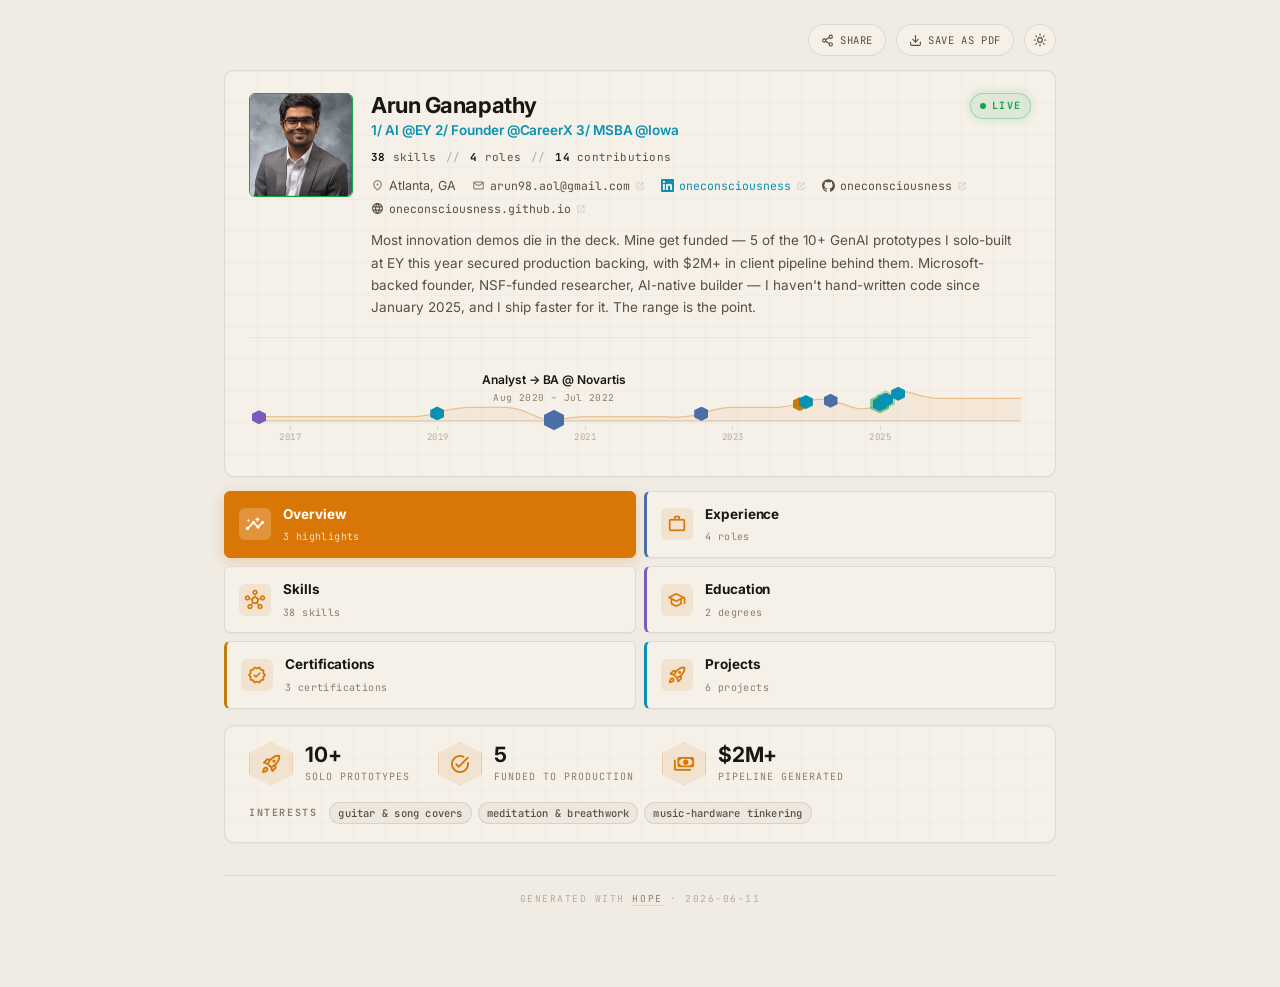
==== index.html @ ed952f71 "Publish portfolio" ====
<!doctype html>
<html data-hope-mode="published" lang="en" data-theme="light">
<head>
<meta charset="utf-8" />
<meta name="viewport" content="width=device-width, initial-scale=1" />
<title>Arun Ganapathy — Portfolio</title>
<!-- Share target. Empty at generation time; the publish skill rewrites content=""
     to the live GitHub Pages URL (https://<owner>.github.io/<repo>/) before the
     final deploy push, so the Share button copies the canonical published link.
     Opened locally before publish, the button falls back to window.location.href. -->
<meta name="hope:share-url" content="https://oneconsciousness.github.io/" />
<!-- OG / link-preview meta — how this link unfurls rich on LinkedIn / X / WhatsApp.
     og:url, og:image and twitter:image ship empty; the publish skill stamps them with
     ABSOLUTE URLs (SITE_URL and SITE_URL + og-image.png) before the final deploy push.
     The 1200×630 og-image.png is screenshotted from the skill-generated share-card.html. -->
<meta property="og:type" content="profile" />
<meta property="og:title" content="Arun Ganapathy — 1/ AI @EY  2/ Founder @CareerX  3/ MSBA @Iowa" />
<meta property="og:description" content="AI engineering lead who solo-builds GenAI prototypes that get funded — 5 to production at EY this year, $2M+ in client pipeline. Microsoft-backed founder and NSF-funded researcher." />
<meta property="og:url" content="https://oneconsciousness.github.io/" />
<meta property="og:image" content="https://oneconsciousness.github.io/og-image.png" />
<meta property="og:image:width" content="1200" />
<meta property="og:image:height" content="630" />
<meta name="twitter:card" content="summary_large_image" />
<meta name="twitter:title" content="Arun Ganapathy — 1/ AI @EY  2/ Founder @CareerX  3/ MSBA @Iowa" />
<meta name="twitter:description" content="AI engineering lead who solo-builds GenAI prototypes that get funded — 5 to production at EY this year, $2M+ in client pipeline. Microsoft-backed founder and NSF-funded researcher." />
<meta name="twitter:image" content="https://oneconsciousness.github.io/og-image.png" />
<!-- Provenance (disclosed, not hidden): a standards-based generator tag + a
     schema.org ProfilePage so recruiters/crawlers can read who made this and with what.
     This is the user's file under MIT — see the footer note; it's theirs to keep or remove. -->
<meta name="generator" content="Hope — github.com/oneconsciousness/claude-job-hunt-with-hope" />
<script type="application/ld+json">
{
  "@context": "https://schema.org",
  "@type": "ProfilePage",
  "dateCreated": "2026-06-11",
  "about": { "@type": "Person", "name": "Arun Ganapathy", "jobTitle": "1/ AI @EY  2/ Founder @CareerX  3/ MSBA @Iowa" },
  "creator": {
    "@type": "SoftwareApplication",
    "name": "Hope",
    "applicationCategory": "BusinessApplication",
    "url": "https://github.com/oneconsciousness/claude-job-hunt-with-hope"
  }
}
</script>
<link rel="preconnect" href="https://fonts.googleapis.com">
<link rel="preconnect" href="https://fonts.gstatic.com" crossorigin>
<link href="https://fonts.googleapis.com/css2?family=Inter:wght@400;500;600;700;800&family=JetBrains+Mono:wght@400;500;600;700&display=swap" rel="stylesheet">
<link href="https://fonts.googleapis.com/css2?family=Material+Symbols+Rounded:opsz,wght,FILL,GRAD@20..48,400..700,0..1,-50..200" rel="stylesheet">
<!-- Theme init — the ONE permitted inline script besides the JSON-LD above
     (modular contract: references/design-tokens.md § "Modular structure").
     It must run inline in <head>, before first paint, so a saved dark theme
     never flashes light while portfolio.js (classic, end-of-body) loads.
     portfolio.js re-applies the same theme idempotently and owns the toggle. -->
<script>
(function () {
  try {
    var t = localStorage.getItem('hope-portfolio-theme');
    if (t === 'light' || t === 'dark') document.documentElement.setAttribute('data-theme', t);
  } catch (e) {}
})();
</script>
<link rel="stylesheet" href="portfolio.css" />
</head>
<body>
<div class="wrap" id="top">

  <div class="topbar materialize">
    <div class="share-wrap">
      <button id="share-btn" class="action-btn" type="button" aria-label="Share this portfolio" aria-haspopup="true" aria-expanded="false">
        <svg viewBox="0 0 24 24" fill="none" stroke="currentColor" stroke-width="2" stroke-linecap="round" stroke-linejoin="round"><circle cx="18" cy="5" r="3"></circle><circle cx="6" cy="12" r="3"></circle><circle cx="18" cy="19" r="3"></circle><path d="M8.59 13.51l6.83 3.98M15.41 6.51l-6.82 3.98"></path></svg>
        <span>Share</span>
      </button>
      <div id="share-menu" hidden role="menu" aria-label="Share this portfolio">
        <button class="share-item" type="button" role="menuitem" data-share="copy"><svg viewBox="0 0 24 24" fill="none" stroke="currentColor" stroke-width="2" stroke-linecap="round" stroke-linejoin="round"><path d="M10 13a5 5 0 0 0 7.54.54l3-3a5 5 0 0 0-7.07-7.07l-1.72 1.71"></path><path d="M14 11a5 5 0 0 0-7.54-.54l-3 3a5 5 0 0 0 7.07 7.07l1.71-1.71"></path></svg>Copy link</button>
        <button class="share-item" type="button" role="menuitem" data-share="linkedin"><svg xmlns="http://www.w3.org/2000/svg" viewBox="0 0 24 24" fill="currentColor"><path d="M20.447 20.452h-3.554v-5.569c0-1.328-.027-3.037-1.852-3.037-1.853 0-2.136 1.445-2.136 2.939v5.667H9.351V9h3.414v1.561h.046c.477-.9 1.637-1.85 3.37-1.85 3.601 0 4.267 2.37 4.267 5.455v6.286zM5.337 7.433c-1.144 0-2.063-.926-2.063-2.065 0-1.138.92-2.063 2.063-2.063 1.14 0 2.064.925 2.064 2.063 0 1.139-.925 2.065-2.064 2.065zm1.782 13.019H3.555V9h3.564v11.452zM22.225 0H1.771C.792 0 0 .774 0 1.729v20.542C0 23.227.792 24 1.771 24h20.451C23.2 24 24 23.227 24 22.271V1.729C24 .774 23.2 0 22.222 0h.003z"/></svg>LinkedIn</button>
        <button class="share-item" type="button" role="menuitem" data-share="x"><svg xmlns="http://www.w3.org/2000/svg" viewBox="0 0 24 24" fill="currentColor"><path d="M14.234 10.162 22.977 0h-2.072l-7.591 8.824L7.251 0H.258l9.168 13.343L.258 24H2.33l8.016-9.318L16.749 24h6.993zm-2.837 3.299-.929-1.329L3.076 1.56h3.182l5.965 8.532.929 1.329 7.754 11.09h-3.182z"/></svg>X</button>
        <button class="share-item" type="button" role="menuitem" data-share="whatsapp"><svg xmlns="http://www.w3.org/2000/svg" viewBox="0 0 24 24" fill="currentColor"><path d="M17.472 14.382c-.297-.149-1.758-.867-2.03-.967-.273-.099-.471-.148-.67.15-.197.297-.767.966-.94 1.164-.173.199-.347.223-.644.075-.297-.15-1.255-.463-2.39-1.475-.883-.788-1.48-1.761-1.653-2.059-.173-.297-.018-.458.13-.606.134-.133.298-.347.446-.52.149-.174.198-.298.298-.497.099-.198.05-.371-.025-.52-.075-.149-.669-1.612-.916-2.207-.242-.579-.487-.5-.669-.51-.173-.008-.371-.01-.57-.01-.198 0-.52.074-.792.372-.272.297-1.04 1.016-1.04 2.479 0 1.462 1.065 2.875 1.213 3.074.149.198 2.096 3.2 5.077 4.487.709.306 1.262.489 1.694.625.712.227 1.36.195 1.871.118.571-.085 1.758-.719 2.006-1.413.248-.694.248-1.289.173-1.413-.074-.124-.272-.198-.57-.347m-5.421 7.403h-.004a9.87 9.87 0 01-5.031-1.378l-.361-.214-3.741.982.998-3.648-.235-.374a9.86 9.86 0 01-1.51-5.26c.001-5.45 4.436-9.884 9.888-9.884 2.64 0 5.122 1.03 6.988 2.898a9.825 9.825 0 012.893 6.994c-.003 5.45-4.437 9.884-9.885 9.884m8.413-18.297A11.815 11.815 0 0012.05 0C5.495 0 .16 5.335.157 11.892c0 2.096.547 4.142 1.588 5.945L.057 24l6.305-1.654a11.882 11.882 0 005.683 1.448h.005c6.554 0 11.89-5.335 11.893-11.893a11.821 11.821 0 00-3.48-8.413Z"/></svg>WhatsApp</button>
        <button class="share-item" type="button" role="menuitem" data-share="email"><svg viewBox="0 0 24 24" fill="none" stroke="currentColor" stroke-width="2" stroke-linecap="round" stroke-linejoin="round"><path d="M4 4h16c1.1 0 2 .9 2 2v12c0 1.1-.9 2-2 2H4c-1.1 0-2-.9-2-2V6c0-1.1.9-2 2-2z"></path><polyline points="22,6 12,13 2,6"></polyline></svg>Email</button>
      </div>
    </div>
    <button id="pdf-btn" class="action-btn" type="button" aria-label="Save as PDF">
      <svg viewBox="0 0 24 24" fill="none" stroke="currentColor" stroke-width="2" stroke-linecap="round" stroke-linejoin="round"><path d="M21 15v4a2 2 0 0 1-2 2H5a2 2 0 0 1-2-2v-4"></path><path d="M7 10l5 5 5-5"></path><path d="M12 15V3"></path></svg>
      <span>Save as PDF</span>
    </button>
    <button id="theme-toggle" class="theme-toggle" aria-label="Toggle theme" type="button">
      <svg class="icon-sun" viewBox="0 0 24 24" fill="none" stroke="currentColor" stroke-width="2" stroke-linecap="round" stroke-linejoin="round"><circle cx="12" cy="12" r="4"></circle><path d="M12 2v2M12 20v2M4.93 4.93l1.41 1.41M17.66 17.66l1.41 1.41M2 12h2M20 12h2M4.93 19.07l1.41-1.41M17.66 6.34l1.41-1.41"></path></svg>
      <svg class="icon-moon" viewBox="0 0 24 24" fill="none" stroke="currentColor" stroke-width="2" stroke-linecap="round" stroke-linejoin="round"><path d="M21 12.79A9 9 0 1 1 11.21 3 7 7 0 0 0 21 12.79z"></path></svg>
    </button>
  </div>

  <!-- IDENTITY ===================================================== -->
  <div class="identity-card materialize stagger-1">
    <div class="identity-row">
      <label class="photo-upload has-photo" id="photo-upload" for="photo-input">
        <span class="upload-prompt"><span class="material-symbols-rounded">add_a_photo</span><span>Photo</span></span>
                <img id="photo-preview" src="[data-uri]" alt="Arun Ganapathy" />
        <input type="file" accept="image/*" id="photo-input" />
        <button class="photo-remove" id="photo-remove" type="button" aria-label="Remove photo">
          <span class="material-symbols-rounded">close</span>
        </button>
      </label>
      <div class="identity-info">
        <div class="identity-top">
          <div class="identity-name-block">
            <h1 class="name">Arun Ganapathy</h1>
            <p class="headline">1/ AI @EY  2/ Founder @CareerX  3/ MSBA @Iowa</p>
          </div>
          <span class="live-pill"><span class="dot"></span>LIVE</span>
        </div>
        <div class="stats-row">
          <span><strong>38</strong> skills</span><span class="sep">//</span>
          <span><strong>4</strong> roles</span><span class="sep">//</span>
          <span><strong>14</strong> contributions</span>
        </div>
                <div class="contact-row">
          <span class="item location"><span class="material-symbols-rounded">location_on</span>Atlanta, GA</span>
          <a class="item" href="mailto:arun98.aol@gmail.com" target="_blank" rel="noopener">
            <span class="material-symbols-rounded">mail</span>arun98.aol@gmail.com
            <span class="material-symbols-rounded ext">open_in_new</span>
          </a>
          <a class="item linkedin" href="https://www.linkedin.com/in/oneconsciousness" target="_blank" rel="noopener">
            <svg xmlns="http://www.w3.org/2000/svg" viewBox="0 0 24 24" fill="currentColor"><path d="M20.447 20.452h-3.554v-5.569c0-1.328-.027-3.037-1.852-3.037-1.853 0-2.136 1.445-2.136 2.939v5.667H9.351V9h3.414v1.561h.046c.477-.9 1.637-1.85 3.37-1.85 3.601 0 4.267 2.37 4.267 5.455v6.286zM5.337 7.433c-1.144 0-2.063-.926-2.063-2.065 0-1.138.92-2.063 2.063-2.063 1.14 0 2.064.925 2.064 2.063 0 1.139-.925 2.065-2.064 2.065zm1.782 13.019H3.555V9h3.564v11.452zM22.225 0H1.771C.792 0 0 .774 0 1.729v20.542C0 23.227.792 24 1.771 24h20.451C23.2 24 24 23.227 24 22.271V1.729C24 .774 23.2 0 22.222 0h.003z"/></svg>oneconsciousness
            <span class="material-symbols-rounded ext">open_in_new</span>
          </a>
          <a class="item" href="https://github.com/oneconsciousness" target="_blank" rel="noopener">
            <svg xmlns="http://www.w3.org/2000/svg" viewBox="0 0 24 24" fill="currentColor"><path d="M12 .297c-6.63 0-12 5.373-12 12 0 5.303 3.438 9.8 8.205 11.385.6.113.82-.258.82-.577 0-.285-.01-1.04-.015-2.04-3.338.724-4.042-1.61-4.042-1.61C4.422 18.07 3.633 17.7 3.633 17.7c-1.087-.744.084-.729.084-.729 1.205.084 1.838 1.236 1.838 1.236 1.07 1.835 2.809 1.305 3.495.998.108-.776.417-1.305.76-1.605-2.665-.3-5.466-1.332-5.466-5.93 0-1.31.465-2.38 1.235-3.22-.135-.303-.54-1.523.105-3.176 0 0 1.005-.322 3.3 1.23.96-.267 1.98-.399 3-.405 1.02.006 2.04.138 3 .405 2.28-1.552 3.285-1.23 3.285-1.23.645 1.653.24 2.873.12 3.176.765.84 1.23 1.91 1.23 3.22 0 4.61-2.805 5.625-5.475 5.92.42.36.81 1.096.81 2.22 0 1.606-.015 2.896-.015 3.286 0 .315.21.69.825.57C20.565 22.092 24 17.592 24 12.297c0-6.627-5.373-12-12-12"/></svg>oneconsciousness
            <span class="material-symbols-rounded ext">open_in_new</span>
          </a>
          <a class="item" href="https://oneconsciousness.github.io" target="_blank" rel="noopener">
            <svg xmlns="http://www.w3.org/2000/svg" viewBox="0 0 24 24" fill="currentColor"><path d="M11.99 2C6.47 2 2 6.48 2 12s4.47 10 9.99 10C17.52 22 22 17.52 22 12S17.52 2 11.99 2zm6.93 6h-2.95c-.32-1.25-.78-2.45-1.38-3.56 1.84.63 3.37 1.91 4.33 3.56zM12 4.04c.83 1.2 1.48 2.53 1.91 3.96h-3.82c.43-1.43 1.08-2.76 1.91-3.96zM4.26 14C4.1 13.36 4 12.69 4 12s.1-1.36.26-2h3.38c-.08.66-.14 1.32-.14 2 0 .68.06 1.34.14 2H4.26zm.82 2h2.95c.32 1.25.78 2.45 1.38 3.56-1.84-.63-3.37-1.9-4.33-3.56zm2.95-8H5.08c.96-1.66 2.49-2.93 4.33-3.56C8.81 5.55 8.35 6.75 8.03 8zM12 19.96c-.83-1.2-1.48-2.53-1.91-3.96h3.82c-.43 1.43-1.08 2.76-1.91 3.96zM14.34 14H9.66c-.09-.66-.16-1.32-.16-2 0-.68.07-1.35.16-2h4.68c.09.65.16 1.32.16 2 0 .68-.07 1.34-.16 2zm.25 5.56c.6-1.11 1.06-2.31 1.38-3.56h2.95c-.96 1.65-2.49 2.93-4.33 3.56zM16.36 14c.08-.66.14-1.32.14-2 0-.68-.06-1.34-.14-2h3.38c.16.64.26 1.31.26 2s-.1 1.36-.26 2h-3.38z"/></svg>oneconsciousness.github.io
            <span class="material-symbols-rounded ext">open_in_new</span>
          </a>
        </div>
        <p class="summary">Most innovation demos die in the deck. Mine get funded — 5 of the 10+ GenAI prototypes I solo-built at EY this year secured production backing, with $2M+ in client pipeline behind them. Microsoft-backed founder, NSF-funded researcher, AI-native builder — I haven't hand-written code since January 2025, and I ship faster for it. The range is the point.</p>
      </div>
    </div>

    <!-- THE THROUGHLINE =========================================== -->
        <div id="throughline" class="tl-strip" role="group" aria-label="Career timeline" hidden></div>
  </div>

  <!-- PRINT CONTENTS (print/PDF only) ============================== -->
  <!-- Never visible on screen — the section tabs do this job interactively.
       In the PDF the anchors become real link annotations: on the continuous
       single page they jump down the page; in paginated they land on the
       section labels. Chips number themselves with a CSS counter
       (decimal-leading-zero), so the numbering self-adjusts when the
       conditional Overview entry is stripped — never an 02-first list.
       Border-styled so they survive viewers that skip background graphics. -->
  <nav class="print-toc" aria-hidden="true">
    <div class="print-toc-title">Contents</div>
    <div class="print-toc-links">
            <a href="#pane-overview"><span class="toc-chip"></span>Overview</a>
            <a href="#pane-experience"><span class="toc-chip"></span>Experience</a>
      <a href="#pane-skills"><span class="toc-chip"></span>Skills</a>
      <a href="#pane-education"><span class="toc-chip"></span>Education</a>
      <a href="#pane-certifications"><span class="toc-chip"></span>Certifications</a>
      <a href="#pane-projects"><span class="toc-chip"></span>Projects</a>
    </div>
  </nav>

  <!-- SECTION TABS ================================================= -->
  <div class="section-grid materialize stagger-2">
        <!-- Overview app tile — ships ONLY together with the Overview pane below
         (same show_summary conditional; both strip with zero residue, leaving
         the classic 5-tile grid with Experience as the default app).
         No integrity bar: curated highlights carry no confidence score.
         The init JS promotes this tile + its pane to active when present —
         the static "active" on Experience below is the stripped-state fallback. -->
    <button class="section-btn" data-section="overview" type="button">
      <span class="icon"><span class="material-symbols-rounded">insights</span></span>
      <span class="body">
        <span class="label">Overview</span>
        <span class="meta">
          <span class="count">3 highlights</span>
        </span>
      </span>
    </button>
        <button class="section-btn active" data-section="experience" style="--conf-color: #16A34A" type="button">
      <span class="icon"><span class="material-symbols-rounded">work</span></span>
      <span class="body">
        <span class="label">Experience</span>
        <span class="meta">
          <span class="count">4 roles</span>
          <span class="integrity">
            <span class="bar-track"><span class="bar-fill" style="width: 85%"></span></span>
            <span class="pct">85%</span>
          </span>
        </span>
      </span>
    </button>
    <button class="section-btn" data-section="skills" style="--conf-color: #16A34A" type="button">
      <span class="icon"><span class="material-symbols-rounded">hub</span></span>
      <span class="body">
        <span class="label">Skills</span>
        <span class="meta">
          <span class="count">38 skills</span>
          <span class="integrity">
            <span class="bar-track"><span class="bar-fill" style="width: 85%"></span></span>
            <span class="pct">85%</span>
          </span>
        </span>
      </span>
    </button>
    <button class="section-btn" data-section="education" style="--conf-color: #16A34A" type="button">
      <span class="icon"><span class="material-symbols-rounded">school</span></span>
      <span class="body">
        <span class="label">Education</span>
        <span class="meta">
          <span class="count">2 degrees</span>
          <span class="integrity">
            <span class="bar-track"><span class="bar-fill" style="width: 85%"></span></span>
            <span class="pct">85%</span>
          </span>
        </span>
      </span>
    </button>
    <button class="section-btn" data-section="certifications" style="--conf-color: #16A34A" type="button">
      <span class="icon"><span class="material-symbols-rounded">verified</span></span>
      <span class="body">
        <span class="label">Certifications</span>
        <span class="meta">
          <span class="count">3 certifications</span>
          <span class="integrity">
            <span class="bar-track"><span class="bar-fill" style="width: 85%"></span></span>
            <span class="pct">85%</span>
          </span>
        </span>
      </span>
    </button>
    <button class="section-btn" data-section="projects" style="--conf-color: #16A34A" type="button">
      <span class="icon"><span class="material-symbols-rounded">rocket_launch</span></span>
      <span class="body">
        <span class="label">Projects</span>
        <span class="meta">
          <span class="count">6 projects</span>
          <span class="integrity">
            <span class="bar-track"><span class="bar-fill" style="width: 88%"></span></span>
            <span class="pct">88%</span>
          </span>
        </span>
      </span>
    </button>
  </div>

  <!-- OVERVIEW PANE (opt-in, default-open) ========================= -->
      <div class="section-pane" data-pane="overview" id="pane-overview">
    <section class="summary-band">
      <div class="summary-stats">
        <div class="summary-stat hex-kpi"><span class="hex"><span class="material-symbols-rounded">rocket_launch</span></span><span class="stat-text"><span class="stat-value">10+</span><span class="stat-label">solo prototypes</span></span></div>
<div class="summary-stat hex-kpi"><span class="hex"><span class="material-symbols-rounded">task_alt</span></span><span class="stat-text"><span class="stat-value">5</span><span class="stat-label">funded to production</span></span></div>
<div class="summary-stat hex-kpi"><span class="hex"><span class="material-symbols-rounded">payments</span></span><span class="stat-text"><span class="stat-value">$2M+</span><span class="stat-label">pipeline generated</span></span></div>
      </div>
      <div class="summary-interests">
        <span class="interests-eyebrow">Interests</span>
        <span class="skill-chip">guitar &amp; song covers</span>
<span class="skill-chip">meditation &amp; breathwork</span>
<span class="skill-chip">music-hardware tinkering</span>
      </div>
    </section>
    <a class="backtotop" href="#top" aria-hidden="true">↑ Contents</a>
  </div>
  
  <!-- EXPERIENCE PANE ============================================== -->
  <div class="section-pane active" data-pane="experience" id="pane-experience">
    <div class="item-card is-current expanded" data-expand id="tl-ey-lead-ai">
      <span class="accent-bar"></span>
      <div class="item-head">
        <img class="org-logo" src="https://www.google.com/s2/favicons?domain=ey.com&sz=128" alt="EY" width="44" height="44" onerror="this.outerHTML='&lt;span class=\'org-fallback\'&gt;E&lt;/span&gt;';">
        <div class="item-info">
          <div class="title-row">
            <span class="role-title">Lead AI Engineer</span>
            <span class="active-pill">Active</span>
          </div>
          <span class="role-company">EY</span>
          <span class="role-dates">Jan 2025 — Present</span>
        </div>
        <div class="item-meta">
          <span class="contrib-pill">5 contributions</span>
          <span class="hex-kpi" title="Individual contributions"><span class="hex"><span class="material-symbols-rounded">person</span></span><span class="num">4</span></span>
          <span class="hex-kpi" title="Leadership contributions"><span class="hex"><span class="material-symbols-rounded">groups</span></span><span class="num">1</span></span>
          <span class="hex-kpi" title="Quantified outcomes"><span class="hex"><span class="material-symbols-rounded">monitoring</span></span><span class="num">4</span></span>
          <span class="chevron"><span class="material-symbols-rounded">expand_more</span></span>
        </div>
      </div>
      <div class="item-body">
        <div class="item-body-inner">
          <div class="item-divider"></div>
          <div class="contrib-group">
<div class="group-header ic"><span class="material-symbols-rounded">person</span><span class="title">Individual Contributions</span><span class="bar"></span></div>
<article class="contrib ic">
<div class="contrib-head">
<span class="contrib-num">01</span>
<span class="material-symbols-rounded type-icon">person</span>
<span class="contrib-domain">Physical AI</span>
<span class="scope-badge">industry</span>
<span class="metric-badge"><span class="val">$2M+</span><span class="arrow">↑</span><span class="subj">client pipeline</span></span>
</div>
<p class="contrib-action">Built an autonomous industrial inspection platform around Unitree GO2 robots — clients bring their own data, models, and robots, command the quadruped through a chat interface, and get factory-level warnings and actionable inspection reports with zero human presence in the inspection zone.</p>
<div class="contrib-impact"><span class="material-symbols-rounded">arrow_forward</span><p>Production-ready platform with enterprise UX and 5-minute inspection cycles.</p></div>
<div class="contrib-skills"><span class="skill-chip" data-cat="domain">physical AI & robotics</span><span class="skill-chip" data-cat="tools">ROS2</span><span class="skill-chip" data-cat="tools">Azure OpenAI</span><span class="skill-chip" data-cat="tools">Docker</span></div>
<div class="contrib-competencies"><span class="competency">product thinking</span><span class="competency">systems architecture</span></div>
</article>
<article class="contrib ic">
<div class="contrib-head">
<span class="contrib-num">02</span>
<span class="material-symbols-rounded type-icon">person</span>
<span class="contrib-domain">Enterprise AI</span>
<span class="scope-badge">company-wide</span>
<span class="metric-badge achieved"><span class="val">5 / 10+</span><span class="arrow">✓</span><span class="subj">prototypes funded</span></span>
</div>
<p class="contrib-action">Solo-built 10+ GenAI prototypes across multi-agent orchestration, document intelligence, and physical AI — production-adaptable from day one, built AI-natively with Claude Code and Factory.</p>
<div class="contrib-impact"><span class="material-symbols-rounded">arrow_forward</span><p>Five prototypes generated enough business confidence to secure production funding — the prototypes are the business case. Delivery timelines cut from months to weeks.</p></div>
<div class="contrib-skills"><span class="skill-chip" data-cat="methods">rapid prototyping</span><span class="skill-chip" data-cat="methods">AI-native development</span><span class="skill-chip" data-cat="domain">multi-agent orchestration</span></div>
<div class="contrib-competencies"><span class="competency">architecture-first thinking</span><span class="competency">problem decomposition</span></div>
</article>
<article class="contrib ic">
<div class="contrib-head">
<span class="contrib-num">03</span>
<span class="material-symbols-rounded type-icon">person</span>
<span class="contrib-domain">Enterprise AI</span>
<span class="scope-badge">company-wide</span>
<span class="metric-badge"><span class="val">3wk → 2d</span><span class="arrow">↓</span><span class="subj">approval cycles</span></span>
</div>
<p class="contrib-action">Designed a multi-agent system with agentic orchestration and human-in-the-loop checkpoints — specialized agents for intake, risk assessment, scheduling, data queries, and UI — built on Autogen and MCP.</p>
<div class="contrib-skills"><span class="skill-chip" data-cat="tools">Autogen</span><span class="skill-chip" data-cat="domain">MCP</span><span class="skill-chip" data-cat="languages">Python</span></div>
</article>
<article class="contrib ic">
<div class="contrib-head">
<span class="contrib-num">04</span>
<span class="material-symbols-rounded type-icon">person</span>
<span class="contrib-domain">Consumer GenAI</span>
<span class="scope-badge">industry</span>
<span class="metric-badge"><span class="val">100K+</span><span class="arrow">↑</span><span class="subj">users in 11 days</span></span>
</div>
<p class="contrib-action">Prototyped and shipped a full-stack AI image-generation app — FastAPI + React, prompt editing, style selection — deployed on Azure with monitoring for a global campaign.</p>
<div class="contrib-impact"><span class="material-symbols-rounded">arrow_forward</span><p>Concept to production in 11 days.</p></div>
<div class="contrib-skills"><span class="skill-chip" data-cat="tools">FastAPI</span><span class="skill-chip" data-cat="tools">React</span><span class="skill-chip" data-cat="languages">TypeScript</span><span class="skill-chip" data-cat="tools">Azure OpenAI</span></div>
</article>
</div>
<div class="contrib-group">
<div class="group-header lead"><span class="material-symbols-rounded">groups</span><span class="title">Leadership Contributions</span><span class="bar"></span></div>
<article class="contrib lead">
<div class="contrib-head">
<span class="contrib-num">05</span>
<span class="material-symbols-rounded type-icon">groups</span>
<span class="contrib-domain">GenAI Architecture</span>
<span class="scope-badge">company-wide</span>
</div>
<p class="contrib-action">Led technical design decisions across the innovation team — managing developers and analysts, and serving as the organization's trusted advisor for GenAI architecture.</p>
<div class="contrib-impact"><span class="material-symbols-rounded">arrow_forward</span><p>Built MCP servers standardizing tool integration across agent frameworks; contributed to 15+ repositories on the enterprise multi-agent platform, spanning Python and TypeScript.</p></div>
<div class="contrib-skills"><span class="skill-chip" data-cat="interpersonal">technical leadership</span><span class="skill-chip" data-cat="tools">LangGraph</span><span class="skill-chip" data-cat="tools">Kubernetes</span><span class="skill-chip" data-cat="domain">A2A</span></div>
<div class="contrib-competencies"><span class="competency">stakeholder management</span><span class="competency">cross-stack range</span></div>
</article>
</div>
        </div>
      </div>
    </div>
<div class="item-card" data-expand id="tl-careerx-founder">
      <span class="accent-bar"></span>
      <div class="item-head">
        <img class="org-logo" src="https://www.google.com/s2/favicons?domain=careerx.app&sz=128" alt="CareerX" width="44" height="44" onerror="this.outerHTML='&lt;span class=\'org-fallback\'&gt;C&lt;/span&gt;';">
        <div class="item-info">
          <div class="title-row">
            <span class="role-title">Founder & CTO</span>
            
          </div>
          <span class="role-company">CareerX</span>
          <span class="role-dates">May — Dec 2024</span>
        </div>
        <div class="item-meta">
          <span class="contrib-pill">4 contributions</span>
          <span class="hex-kpi" title="Individual contributions"><span class="hex"><span class="material-symbols-rounded">person</span></span><span class="num">3</span></span>
          <span class="hex-kpi" title="Leadership contributions"><span class="hex"><span class="material-symbols-rounded">groups</span></span><span class="num">1</span></span>
          <span class="hex-kpi" title="Quantified outcomes"><span class="hex"><span class="material-symbols-rounded">monitoring</span></span><span class="num">4</span></span>
          <span class="chevron"><span class="material-symbols-rounded">expand_more</span></span>
        </div>
      </div>
      <div class="item-body">
        <div class="item-body-inner">
          <div class="item-divider"></div>
          <div class="contrib-group">
<div class="group-header ic"><span class="material-symbols-rounded">person</span><span class="title">Individual Contributions</span><span class="bar"></span></div>
<article class="contrib ic">
<div class="contrib-head">
<span class="contrib-num">02</span>
<span class="material-symbols-rounded type-icon">person</span>
<span class="contrib-domain">Data Quality</span>
<span class="scope-badge">company-wide</span>
<span class="metric-badge"><span class="val">90%</span><span class="arrow">↓</span><span class="subj">labelling errors</span></span>
</div>
<p class="contrib-action">Designed an agentic database-management workflow over a graph database of skills, using RAG techniques including contextual retrieval and re-ranking.</p>
<div class="contrib-skills"><span class="skill-chip" data-cat="tools">graph databases</span><span class="skill-chip" data-cat="methods">RAG</span></div>
</article>
<article class="contrib ic">
<div class="contrib-head">
<span class="contrib-num">03</span>
<span class="material-symbols-rounded type-icon">person</span>
<span class="contrib-domain">Model Adaptation</span>
<span class="scope-badge">company-wide</span>
<span class="metric-badge achieved"><span class="val">95%</span><span class="arrow">✓</span><span class="subj">task-choice accuracy</span></span>
</div>
<p class="contrib-action">Built synthetic training-data workflows and fine-tuned LLMs via the Azure OpenAI SDK; implemented an agentic RAG assistant on Azure AI Search, Blob Storage, and CosmosDB with async Python and JavaScript.</p>
<div class="contrib-skills"><span class="skill-chip" data-cat="methods">fine-tuning LLMs</span><span class="skill-chip" data-cat="methods">RAG</span><span class="skill-chip" data-cat="tools">CosmosDB</span></div>
</article>
<article class="contrib ic">
<div class="contrib-head">
<span class="contrib-num">04</span>
<span class="material-symbols-rounded type-icon">person</span>
<span class="contrib-domain">Data Portability</span>
<span class="scope-badge">industry</span>
<span class="metric-badge achieved"><span class="val">&lt;1s</span><span class="arrow">✓</span><span class="subj">résumé round-trip</span></span>
</div>
<p class="contrib-action">Innovated a proprietary algorithm converting dynamic HTML résumés to JSON and back in under one second — data portability across résumé parsing systems.</p>
<div class="contrib-skills"><span class="skill-chip" data-cat="domain">NLP</span><span class="skill-chip" data-cat="languages">Python</span></div>
</article>
</div>
<div class="contrib-group">
<div class="group-header lead"><span class="material-symbols-rounded">groups</span><span class="title">Leadership Contributions</span><span class="bar"></span></div>
<article class="contrib lead">
<div class="contrib-head">
<span class="contrib-num">01</span>
<span class="material-symbols-rounded type-icon">groups</span>
<span class="contrib-domain">Career Tech</span>
<span class="scope-badge">industry</span>
<span class="metric-badge achieved"><span class="val">$250K</span><span class="arrow">✓</span><span class="subj">Microsoft backing</span></span>
</div>
<p class="contrib-action">Founded CareerX and built the entire Generative AI platform from zero — solo technical founder, backed by Microsoft for Startups at Level 3.</p>
<div class="contrib-impact"><span class="material-symbols-rounded">arrow_forward</span><p>Customer discovery and market research directly shaped product strategy and go-to-market.</p></div>
<div class="contrib-skills"><span class="skill-chip" data-cat="methods">microservices</span><span class="skill-chip" data-cat="tools">Azure OpenAI</span><span class="skill-chip" data-cat="tools">LangChain</span></div>
<div class="contrib-competencies"><span class="competency">founder generalism</span><span class="competency">product strategy</span></div>
</article>
</div>
        </div>
      </div>
    </div>
<div class="item-card" data-expand id="tl-iowa-research">
      <span class="accent-bar"></span>
      <div class="item-head">
        <img class="org-logo" src="https://www.google.com/s2/favicons?domain=uiowa.edu&sz=128" alt="University of Iowa" width="44" height="44" onerror="this.outerHTML='&lt;span class=\'org-fallback\'&gt;U&lt;/span&gt;';">
        <div class="item-info">
          <div class="title-row">
            <span class="role-title">Research Data Scientist (NSF-funded)</span>
            
          </div>
          <span class="role-company">University of Iowa</span>
          <span class="role-dates">Aug 2022 — May 2024</span>
        </div>
        <div class="item-meta">
          <span class="contrib-pill">2 contributions</span>
          <span class="hex-kpi" title="Individual contributions"><span class="hex"><span class="material-symbols-rounded">person</span></span><span class="num">2</span></span>
          <span class="hex-kpi" title="Leadership contributions"><span class="hex"><span class="material-symbols-rounded">groups</span></span><span class="num">0</span></span>
          <span class="hex-kpi" title="Quantified outcomes"><span class="hex"><span class="material-symbols-rounded">monitoring</span></span><span class="num">2</span></span>
          <span class="chevron"><span class="material-symbols-rounded">expand_more</span></span>
        </div>
      </div>
      <div class="item-body">
        <div class="item-body-inner">
          <div class="item-divider"></div>
          <div class="contrib-group">
<div class="group-header ic"><span class="material-symbols-rounded">person</span><span class="title">Individual Contributions</span><span class="bar"></span></div>
<article class="contrib ic">
<div class="contrib-head">
<span class="contrib-num">01</span>
<span class="material-symbols-rounded type-icon">person</span>
<span class="contrib-domain">People Analytics</span>
<span class="scope-badge">industry</span>
<span class="metric-badge achieved"><span class="val">$288K</span><span class="arrow">✓</span><span class="subj">NSF grant</span></span>
</div>
<p class="contrib-action">Won a competitive Research Fellowship with a 100% scholarship on an NSF-funded People Analytics project; primary researcher for statistical analysis, data modeling, and presenting methodological results.</p>
<div class="contrib-impact"><span class="material-symbols-rounded">arrow_forward</span><p>Publication forthcoming.</p></div>
<div class="contrib-skills"><span class="skill-chip" data-cat="analytical">research</span><span class="skill-chip" data-cat="analytical">statistical analysis</span></div>
<div class="contrib-competencies"><span class="competency">scientific rigor</span></div>
</article>
<article class="contrib ic">
<div class="contrib-head">
<span class="contrib-num">02</span>
<span class="material-symbols-rounded type-icon">person</span>
<span class="contrib-domain">Big Data</span>
<span class="scope-badge">team</span>
<span class="metric-badge achieved"><span class="val">700M</span><span class="arrow">✓</span><span class="subj">rows processed</span></span>
</div>
<p class="contrib-action">Built big-data pipelines processing 700 million rows of structured and unstructured data — meticulous extraction, cleaning, and validation with PySpark, Dask, Polars, and Pandas.</p>
<div class="contrib-impact"><span class="material-symbols-rounded">arrow_forward</span><p>Data exploration rates up 80%; project efficiency up 85%.</p></div>
<div class="contrib-skills"><span class="skill-chip" data-cat="tools">PySpark</span><span class="skill-chip" data-cat="tools">Dask</span><span class="skill-chip" data-cat="languages">Python</span><span class="skill-chip" data-cat="tools">big data engineering</span></div>
</article>
</div>
        </div>
      </div>
    </div>
<div class="item-card" data-expand id="tl-novartis-analyst">
      <span class="accent-bar"></span>
      <div class="item-head">
        <img class="org-logo" src="https://www.google.com/s2/favicons?domain=novartis.com&sz=128" alt="Novartis Healthcare" width="44" height="44" onerror="this.outerHTML='&lt;span class=\'org-fallback\'&gt;N&lt;/span&gt;';">
        <div class="item-info">
          <div class="title-row">
            <span class="role-title">Associate Analyst → Business Analyst</span>
            
          </div>
          <span class="role-company">Novartis Healthcare</span>
          <span class="role-dates">Aug 2020 — Jul 2022</span>
        </div>
        <div class="item-meta">
          <span class="contrib-pill">3 contributions</span>
          <span class="hex-kpi" title="Individual contributions"><span class="hex"><span class="material-symbols-rounded">person</span></span><span class="num">3</span></span>
          <span class="hex-kpi" title="Leadership contributions"><span class="hex"><span class="material-symbols-rounded">groups</span></span><span class="num">0</span></span>
          <span class="hex-kpi" title="Quantified outcomes"><span class="hex"><span class="material-symbols-rounded">monitoring</span></span><span class="num">2</span></span>
          <span class="chevron"><span class="material-symbols-rounded">expand_more</span></span>
        </div>
      </div>
      <div class="item-body">
        <div class="item-body-inner">
          <div class="item-divider"></div>
          <div class="contrib-group">
<div class="group-header ic"><span class="material-symbols-rounded">person</span><span class="title">Individual Contributions</span><span class="bar"></span></div>
<article class="contrib ic">
<div class="contrib-head">
<span class="contrib-num">01</span>
<span class="material-symbols-rounded type-icon">person</span>
<span class="contrib-domain">Pharma Analytics</span>
<span class="scope-badge">company-wide</span>
<span class="metric-badge"><span class="val">10%</span><span class="arrow">↑</span><span class="subj">avg portfolio ROI</span></span>
</div>
<p class="contrib-action">Implemented Max-ROI MINLP optimization models with strategic budget recommendations for key US drug portfolios.</p>
<div class="contrib-skills"><span class="skill-chip" data-cat="analytical">optimization</span><span class="skill-chip" data-cat="languages">Python</span><span class="skill-chip" data-cat="languages">SQL</span></div>
<div class="contrib-competencies"><span class="competency">business acumen</span></div>
</article>
<article class="contrib ic">
<div class="contrib-head">
<span class="contrib-num">02</span>
<span class="material-symbols-rounded type-icon">person</span>
<span class="contrib-domain">Pharma Analytics</span>
<span class="scope-badge">company-wide</span>
<span class="metric-badge"><span class="val">80%</span><span class="arrow">↓</span><span class="subj">onboarding time</span></span>
</div>
<p class="contrib-action">Built a predictive analytics dashboard (Python, SQL, Gekko) simulating and optimizing advertising strategies, plus an interactive resource-allocation dashboard with global stakeholders across business, finance, and operations — strategic field errors down 20%.</p>
<div class="contrib-impact"><span class="material-symbols-rounded">arrow_forward</span><p>Named 'Star Employee' two consecutive periods.</p></div>
<div class="contrib-skills"><span class="skill-chip" data-cat="analytical">machine learning</span><span class="skill-chip" data-cat="design">data visualization</span></div>
<div class="contrib-competencies"><span class="competency">stakeholder management</span></div>
</article>
<article class="contrib ic">
<div class="contrib-head">
<span class="contrib-num">03</span>
<span class="material-symbols-rounded type-icon">person</span>
<span class="contrib-domain">Data Storytelling</span>
<span class="scope-badge">department</span>
</div>
<p class="contrib-action">Built a D3.js real-time visualization of the ad-optimizer algorithm.</p>
<div class="contrib-impact"><span class="material-symbols-rounded">arrow_forward</span><p>Praised by leadership for making complex data accessible to non-technical stakeholders.</p></div>
<div class="contrib-skills"><span class="skill-chip" data-cat="design">data visualization</span><span class="skill-chip" data-cat="languages">TypeScript</span></div>
<div class="contrib-competencies"><span class="competency">communication through craft</span></div>
</article>
</div>
        </div>
      </div>
    </div>
    <a class="backtotop" href="#top" aria-hidden="true">↑ Contents</a>
  </div>

  <!-- SKILLS PANE ================================================== -->
  <div class="section-pane" data-pane="skills" id="pane-skills">
    <div class="skills-hud">
      <div class="skill-cat" style="--cat-color: #818CF8">
<div class="skill-cat-header"><span class="ledge"></span><span class="name">AI Engineering</span><span class="count">[12]</span></div>
<div class="skill-grid">
<div class="skill-cell"><span class="level-bar"><span class="seg" style="height:6px;background:#22D3EE"></span><span class="seg" style="height:8px;background:#22D3EE"></span><span class="seg" style="height:10px;background:#22D3EE"></span><span class="seg" style="height:12px;background:#22D3EE"></span></span><span class="name">multi-agent orchestration</span><span class="years">2y</span></div>
<div class="skill-cell"><span class="level-bar"><span class="seg" style="height:6px;background:#22D3EE"></span><span class="seg" style="height:8px;background:#22D3EE"></span><span class="seg" style="height:10px;background:#22D3EE"></span><span class="seg" style="height:12px;background:#22D3EE"></span></span><span class="name">MCP</span><span class="years">2y</span></div>
<div class="skill-cell"><span class="level-bar"><span class="seg" style="height:6px;background:#22D3EE"></span><span class="seg" style="height:8px;background:#22D3EE"></span><span class="seg" style="height:10px;background:#22D3EE"></span><span class="seg" style="height:12px;background:#22D3EE"></span></span><span class="name">RAG</span><span class="years">2y</span></div>
<div class="skill-cell"><span class="level-bar"><span class="seg" style="height:6px;background:#22D3EE"></span><span class="seg" style="height:8px;background:#22D3EE"></span><span class="seg" style="height:10px;background:#22D3EE"></span><span class="seg" style="height:12px;background:#22D3EE"></span></span><span class="name">AI-native development</span><span class="years">1y</span></div>
<div class="skill-cell"><span class="level-bar"><span class="seg" style="height:6px;background:#22D3EE"></span><span class="seg" style="height:8px;background:#22D3EE"></span><span class="seg" style="height:10px;background:#22D3EE"></span><span class="seg" style="height:12px;background:#22D3EE"></span></span><span class="name">rapid prototyping</span><span class="years">2y</span></div>
<div class="skill-cell"><span class="level-bar"><span class="seg" style="height:6px;background:#16A34A"></span><span class="seg" style="height:8px;background:#16A34A"></span><span class="seg" style="height:10px;background:#16A34A"></span><span class="seg" style="height:12px;background:rgba(22,163,74,0.2)"></span></span><span class="name">Autogen</span><span class="years">2y</span></div>
<div class="skill-cell"><span class="level-bar"><span class="seg" style="height:6px;background:#16A34A"></span><span class="seg" style="height:8px;background:#16A34A"></span><span class="seg" style="height:10px;background:#16A34A"></span><span class="seg" style="height:12px;background:rgba(22,163,74,0.2)"></span></span><span class="name">LangGraph</span><span class="years">2y</span></div>
<div class="skill-cell"><span class="level-bar"><span class="seg" style="height:6px;background:#16A34A"></span><span class="seg" style="height:8px;background:#16A34A"></span><span class="seg" style="height:10px;background:#16A34A"></span><span class="seg" style="height:12px;background:rgba(22,163,74,0.2)"></span></span><span class="name">LangChain</span><span class="years">2y</span></div>
<div class="skill-cell"><span class="level-bar"><span class="seg" style="height:6px;background:#16A34A"></span><span class="seg" style="height:8px;background:#16A34A"></span><span class="seg" style="height:10px;background:#16A34A"></span><span class="seg" style="height:12px;background:rgba(22,163,74,0.2)"></span></span><span class="name">A2A</span><span class="years">1y</span></div>
<div class="skill-cell"><span class="level-bar"><span class="seg" style="height:6px;background:#16A34A"></span><span class="seg" style="height:8px;background:#16A34A"></span><span class="seg" style="height:10px;background:#16A34A"></span><span class="seg" style="height:12px;background:rgba(22,163,74,0.2)"></span></span><span class="name">fine-tuning LLMs</span><span class="years">2y</span></div>
<div class="skill-cell"><span class="level-bar"><span class="seg" style="height:6px;background:#16A34A"></span><span class="seg" style="height:8px;background:#16A34A"></span><span class="seg" style="height:10px;background:#16A34A"></span><span class="seg" style="height:12px;background:rgba(22,163,74,0.2)"></span></span><span class="name">NLP</span><span class="years">3y</span></div>
<div class="skill-cell"><span class="level-bar"><span class="seg" style="height:6px;background:#16A34A"></span><span class="seg" style="height:8px;background:#16A34A"></span><span class="seg" style="height:10px;background:#16A34A"></span><span class="seg" style="height:12px;background:rgba(22,163,74,0.2)"></span></span><span class="name">NER</span><span class="years">2y</span></div>
</div>
</div>
<div class="skill-cat" style="--cat-color: #34D399">
<div class="skill-cat-header"><span class="ledge"></span><span class="name">Languages & Frameworks</span><span class="count">[6]</span></div>
<div class="skill-grid">
<div class="skill-cell"><span class="level-bar"><span class="seg" style="height:6px;background:#22D3EE"></span><span class="seg" style="height:8px;background:#22D3EE"></span><span class="seg" style="height:10px;background:#22D3EE"></span><span class="seg" style="height:12px;background:#22D3EE"></span></span><span class="name">Python</span><span class="years">6y</span></div>
<div class="skill-cell"><span class="level-bar"><span class="seg" style="height:6px;background:#16A34A"></span><span class="seg" style="height:8px;background:#16A34A"></span><span class="seg" style="height:10px;background:#16A34A"></span><span class="seg" style="height:12px;background:rgba(22,163,74,0.2)"></span></span><span class="name">TypeScript</span><span class="years">2y</span></div>
<div class="skill-cell"><span class="level-bar"><span class="seg" style="height:6px;background:#16A34A"></span><span class="seg" style="height:8px;background:#16A34A"></span><span class="seg" style="height:10px;background:#16A34A"></span><span class="seg" style="height:12px;background:rgba(22,163,74,0.2)"></span></span><span class="name">SQL</span><span class="years">6y</span></div>
<div class="skill-cell"><span class="level-bar"><span class="seg" style="height:6px;background:#16A34A"></span><span class="seg" style="height:8px;background:#16A34A"></span><span class="seg" style="height:10px;background:#16A34A"></span><span class="seg" style="height:12px;background:rgba(22,163,74,0.2)"></span></span><span class="name">FastAPI</span><span class="years">2y</span></div>
<div class="skill-cell"><span class="level-bar"><span class="seg" style="height:6px;background:#16A34A"></span><span class="seg" style="height:8px;background:#16A34A"></span><span class="seg" style="height:10px;background:#16A34A"></span><span class="seg" style="height:12px;background:rgba(22,163,74,0.2)"></span></span><span class="name">React</span><span class="years">2y</span></div>
<div class="skill-cell"><span class="level-bar"><span class="seg" style="height:6px;background:#F59E0B"></span><span class="seg" style="height:8px;background:#F59E0B"></span><span class="seg" style="height:10px;background:rgba(245,158,11,0.2)"></span><span class="seg" style="height:12px;background:rgba(245,158,11,0.2)"></span></span><span class="name">R</span><span class="years">3y</span></div>
</div>
</div>
<div class="skill-cat" style="--cat-color: #38BDF8">
<div class="skill-cat-header"><span class="ledge"></span><span class="name">Cloud & Infrastructure</span><span class="count">[6]</span></div>
<div class="skill-grid">
<div class="skill-cell"><span class="level-bar"><span class="seg" style="height:6px;background:#22D3EE"></span><span class="seg" style="height:8px;background:#22D3EE"></span><span class="seg" style="height:10px;background:#22D3EE"></span><span class="seg" style="height:12px;background:#22D3EE"></span></span><span class="name">Azure OpenAI</span><span class="years">2y</span></div>
<div class="skill-cell"><span class="level-bar"><span class="seg" style="height:6px;background:#16A34A"></span><span class="seg" style="height:8px;background:#16A34A"></span><span class="seg" style="height:10px;background:#16A34A"></span><span class="seg" style="height:12px;background:rgba(22,163,74,0.2)"></span></span><span class="name">Azure cloud</span><span class="years">3y</span></div>
<div class="skill-cell"><span class="level-bar"><span class="seg" style="height:6px;background:#16A34A"></span><span class="seg" style="height:8px;background:#16A34A"></span><span class="seg" style="height:10px;background:#16A34A"></span><span class="seg" style="height:12px;background:rgba(22,163,74,0.2)"></span></span><span class="name">CosmosDB</span><span class="years">2y</span></div>
<div class="skill-cell"><span class="level-bar"><span class="seg" style="height:6px;background:#16A34A"></span><span class="seg" style="height:8px;background:#16A34A"></span><span class="seg" style="height:10px;background:#16A34A"></span><span class="seg" style="height:12px;background:rgba(22,163,74,0.2)"></span></span><span class="name">Docker</span><span class="years">3y</span></div>
<div class="skill-cell"><span class="level-bar"><span class="seg" style="height:6px;background:#16A34A"></span><span class="seg" style="height:8px;background:#16A34A"></span><span class="seg" style="height:10px;background:#16A34A"></span><span class="seg" style="height:12px;background:rgba(22,163,74,0.2)"></span></span><span class="name">microservices</span><span class="years">2y</span></div>
<div class="skill-cell"><span class="level-bar"><span class="seg" style="height:6px;background:#F59E0B"></span><span class="seg" style="height:8px;background:#F59E0B"></span><span class="seg" style="height:10px;background:rgba(245,158,11,0.2)"></span><span class="seg" style="height:12px;background:rgba(245,158,11,0.2)"></span></span><span class="name">Kubernetes</span><span class="years">1y</span></div>
</div>
</div>
<div class="skill-cat" style="--cat-color: #FB923C">
<div class="skill-cat-header"><span class="ledge"></span><span class="name">Data Engineering</span><span class="count">[5]</span></div>
<div class="skill-grid">
<div class="skill-cell"><span class="level-bar"><span class="seg" style="height:6px;background:#16A34A"></span><span class="seg" style="height:8px;background:#16A34A"></span><span class="seg" style="height:10px;background:#16A34A"></span><span class="seg" style="height:12px;background:rgba(22,163,74,0.2)"></span></span><span class="name">PySpark</span><span class="years">2y</span></div>
<div class="skill-cell"><span class="level-bar"><span class="seg" style="height:6px;background:#16A34A"></span><span class="seg" style="height:8px;background:#16A34A"></span><span class="seg" style="height:10px;background:#16A34A"></span><span class="seg" style="height:12px;background:rgba(22,163,74,0.2)"></span></span><span class="name">Dask</span><span class="years">2y</span></div>
<div class="skill-cell"><span class="level-bar"><span class="seg" style="height:6px;background:#16A34A"></span><span class="seg" style="height:8px;background:#16A34A"></span><span class="seg" style="height:10px;background:#16A34A"></span><span class="seg" style="height:12px;background:rgba(22,163,74,0.2)"></span></span><span class="name">big data engineering</span><span class="years">2y</span></div>
<div class="skill-cell"><span class="level-bar"><span class="seg" style="height:6px;background:#16A34A"></span><span class="seg" style="height:8px;background:#16A34A"></span><span class="seg" style="height:10px;background:#16A34A"></span><span class="seg" style="height:12px;background:rgba(22,163,74,0.2)"></span></span><span class="name">vector databases</span><span class="years">2y</span></div>
<div class="skill-cell"><span class="level-bar"><span class="seg" style="height:6px;background:#16A34A"></span><span class="seg" style="height:8px;background:#16A34A"></span><span class="seg" style="height:10px;background:#16A34A"></span><span class="seg" style="height:12px;background:rgba(22,163,74,0.2)"></span></span><span class="name">graph databases</span><span class="years">2y</span></div>
</div>
</div>
<div class="skill-cat" style="--cat-color: #F472B6">
<div class="skill-cat-header"><span class="ledge"></span><span class="name">Data Science & Research</span><span class="count">[5]</span></div>
<div class="skill-grid">
<div class="skill-cell"><span class="level-bar"><span class="seg" style="height:6px;background:#16A34A"></span><span class="seg" style="height:8px;background:#16A34A"></span><span class="seg" style="height:10px;background:#16A34A"></span><span class="seg" style="height:12px;background:rgba(22,163,74,0.2)"></span></span><span class="name">machine learning</span><span class="years">4y</span></div>
<div class="skill-cell"><span class="level-bar"><span class="seg" style="height:6px;background:#16A34A"></span><span class="seg" style="height:8px;background:#16A34A"></span><span class="seg" style="height:10px;background:#16A34A"></span><span class="seg" style="height:12px;background:rgba(22,163,74,0.2)"></span></span><span class="name">statistical analysis</span><span class="years">4y</span></div>
<div class="skill-cell"><span class="level-bar"><span class="seg" style="height:6px;background:#16A34A"></span><span class="seg" style="height:8px;background:#16A34A"></span><span class="seg" style="height:10px;background:#16A34A"></span><span class="seg" style="height:12px;background:rgba(22,163,74,0.2)"></span></span><span class="name">data visualization</span><span class="years">4y</span></div>
<div class="skill-cell"><span class="level-bar"><span class="seg" style="height:6px;background:#16A34A"></span><span class="seg" style="height:8px;background:#16A34A"></span><span class="seg" style="height:10px;background:#16A34A"></span><span class="seg" style="height:12px;background:rgba(22,163,74,0.2)"></span></span><span class="name">optimization</span><span class="years">2y</span></div>
<div class="skill-cell"><span class="level-bar"><span class="seg" style="height:6px;background:#16A34A"></span><span class="seg" style="height:8px;background:#16A34A"></span><span class="seg" style="height:10px;background:#16A34A"></span><span class="seg" style="height:12px;background:rgba(22,163,74,0.2)"></span></span><span class="name">research</span><span class="years">2y</span></div>
</div>
</div>
<div class="skill-cat" style="--cat-color: #22D3EE">
<div class="skill-cat-header"><span class="ledge"></span><span class="name">Robotics & Hardware</span><span class="count">[3]</span></div>
<div class="skill-grid">
<div class="skill-cell"><span class="level-bar"><span class="seg" style="height:6px;background:#16A34A"></span><span class="seg" style="height:8px;background:#16A34A"></span><span class="seg" style="height:10px;background:#16A34A"></span><span class="seg" style="height:12px;background:rgba(22,163,74,0.2)"></span></span><span class="name">physical AI & robotics</span><span class="years">1y</span></div>
<div class="skill-cell"><span class="level-bar"><span class="seg" style="height:6px;background:#F59E0B"></span><span class="seg" style="height:8px;background:#F59E0B"></span><span class="seg" style="height:10px;background:rgba(245,158,11,0.2)"></span><span class="seg" style="height:12px;background:rgba(245,158,11,0.2)"></span></span><span class="name">ROS2</span><span class="years">1y</span></div>
<div class="skill-cell"><span class="level-bar"><span class="seg" style="height:6px;background:#F59E0B"></span><span class="seg" style="height:8px;background:#F59E0B"></span><span class="seg" style="height:10px;background:rgba(245,158,11,0.2)"></span><span class="seg" style="height:12px;background:rgba(245,158,11,0.2)"></span></span><span class="name">embedded systems</span><span class="years">2y</span></div>
</div>
</div>
<div class="skill-cat" style="--cat-color: #FBBF24">
<div class="skill-cat-header"><span class="ledge"></span><span class="name">Leadership</span><span class="count">[1]</span></div>
<div class="skill-grid">
<div class="skill-cell"><span class="level-bar"><span class="seg" style="height:6px;background:#16A34A"></span><span class="seg" style="height:8px;background:#16A34A"></span><span class="seg" style="height:10px;background:#16A34A"></span><span class="seg" style="height:12px;background:rgba(22,163,74,0.2)"></span></span><span class="name">technical leadership</span><span class="years">2y</span></div>
</div>
</div>
    </div>
    <a class="backtotop" href="#top" aria-hidden="true">↑ Contents</a>
  </div>

  <!-- EDUCATION PANE =============================================== -->
  <div class="section-pane" data-pane="education" id="pane-education">
    <div class="edu-list">
      <div class="edu-card" id="tl-msba-iowa">
<img class="org-logo" src="https://www.google.com/s2/favicons?domain=uiowa.edu&sz=128" alt="University of Iowa" width="44" height="44" onerror="this.outerHTML='&lt;span class=\'org-fallback\'&gt;U&lt;/span&gt;';">
<div class="info"><div class="title-line">Master of Science, Business Analytics</div><div class="sub-line">University of Iowa</div><div class="date-line">Aug 2022 — May 2024</div></div>
</div>
<div class="edu-card" id="tl-btech-nit-calicut">
<img class="org-logo" src="https://www.google.com/s2/favicons?domain=nitc.ac.in&sz=128" alt="National Institute of Technology, Calicut" width="44" height="44" onerror="this.outerHTML='&lt;span class=\'org-fallback\'&gt;N&lt;/span&gt;';">
<div class="info"><div class="title-line">B.Tech, Electronics &amp; Communication Engineering</div><div class="sub-line">National Institute of Technology, Calicut</div><div class="date-line">Aug 2016 — May 2020</div></div>
</div>
    </div>
    <a class="backtotop" href="#top" aria-hidden="true">↑ Contents</a>
  </div>

  <!-- CERTIFICATIONS PANE ========================================== -->
  <div class="section-pane" data-pane="certifications" id="pane-certifications">
    <div class="edu-list">
      <div class="edu-card" id="tl-az-900">
<img class="org-logo" src="https://www.google.com/s2/favicons?domain=microsoft.com&sz=128" alt="Microsoft" width="44" height="44" onerror="this.outerHTML='&lt;span class=\'org-fallback\'&gt;M&lt;/span&gt;';">
<div class="info"><div class="title-line">AZ-900: Microsoft Azure Fundamentals</div><div class="sub-line">Microsoft</div><div class="date-line">Dec 2023</div></div>
</div>
<div class="edu-card" id="tl-cert-google-r">
<img class="org-logo" src="https://www.google.com/s2/favicons?domain=google.com&sz=128" alt="Google" width="44" height="44" onerror="this.outerHTML='&lt;span class=\'org-fallback\'&gt;G&lt;/span&gt;';">
<div class="info"><div class="title-line">Data Analysis with R Programming</div><div class="sub-line">Google</div><span class="no-date">No date</span></div>
</div>
<div class="edu-card" id="tl-cert-codio-python">
<img class="org-logo" src="https://www.google.com/s2/favicons?domain=codio.com&sz=128" alt="Codio" width="44" height="44" onerror="this.outerHTML='&lt;span class=\'org-fallback\'&gt;C&lt;/span&gt;';">
<div class="info"><div class="title-line">Object-Oriented Python: Inheritance &amp; Encapsulation</div><div class="sub-line">Codio</div><span class="no-date">No date</span></div>
</div>
    </div>
    <a class="backtotop" href="#top" aria-hidden="true">↑ Contents</a>
  </div>

  <!-- PROJECTS PANE — expandable Experience-style cards ============= -->
  <!-- Projects render with the SAME collapsible .item-card structure as the
       Experience pane, so a project's full story (description, impact, the
       skills it applied) is shown rather than thrown away. The card-expand JS
       (.item-card[data-expand] .item-head click → .expanded) and the section-grid
       filter both work here unchanged because the classes are identical. -->
  <div class="section-pane" data-pane="projects" id="pane-projects">
    <div class="item-card project expanded" data-expand id="tl-inspection-platform">
      <span class="accent-bar"></span>
      <div class="item-head">
        <span class="org-fallback">A</span>
        <div class="item-info">
          <div class="title-row">
            <span class="role-title">Autonomous Inspection Platform</span>
            <span class="active-pill">Active</span>
          </div>
          <span class="role-company">Physical AI — Robotics + Cloud GenAI</span>
          <span class="role-dates">2025 — Present</span>
        </div>
        <div class="item-meta">
          <span class="contrib-pill">$2M+ pipeline</span>
          <span class="chevron"><span class="material-symbols-rounded">expand_more</span></span>
        </div>
      </div>
      <div class="item-body">
        <div class="item-body-inner">
          <div class="item-divider"></div>
          <article class="contrib ic" style="background: transparent; border: 0; border-left: 0; padding: 0;">
            <p class="contrib-action">A platform where enterprise clients bring their own data, AI models, and robots for industrial site inspection. Users command a Unitree GO2 quadruped via chat, receive factory-level warnings, and get actionable inspection reports — zero human presence required on-site.</p>
            <div class="contrib-impact"><span class="material-symbols-rounded">arrow_forward</span><p>$2M+ client pipeline generated. 5-minute inspection cycles. Production-ready with enterprise UX.</p></div>
            <div class="contrib-skills"><span class="skill-chip" data-cat="domain">physical AI & robotics</span><span class="skill-chip" data-cat="tools">ROS2</span><span class="skill-chip" data-cat="tools">Azure cloud</span><span class="skill-chip" data-cat="tools">Azure OpenAI</span><span class="skill-chip" data-cat="tools">Docker</span></div>
            
          </article>
        </div>
      </div>
    </div>
<div class="item-card project" data-expand id="tl-agent-platform">
      <span class="accent-bar"></span>
      <div class="item-head">
        <span class="org-fallback">E</span>
        <div class="item-info">
          <div class="title-row">
            <span class="role-title">Enterprise Agent Platform</span>
            <span class="active-pill">Active</span>
          </div>
          <span class="role-company">Multi-Agent Infrastructure — 15+ Repos</span>
          <span class="role-dates">2025 — Present</span>
        </div>
        <div class="item-meta">
          <span class="contrib-pill">15+ repos</span>
          <span class="chevron"><span class="material-symbols-rounded">expand_more</span></span>
        </div>
      </div>
      <div class="item-body">
        <div class="item-body-inner">
          <div class="item-divider"></div>
          <article class="contrib ic" style="background: transparent; border: 0; border-left: 0; padding: 0;">
            <p class="contrib-action">Core contributor to an enterprise multi-agent platform spanning gateway services, document ingestion, agent-to-agent communication (LangGraph + Autogen), a Kubernetes operator, vector storage (pgvector), and CLI tooling.</p>
            <div class="contrib-impact"><span class="material-symbols-rounded">arrow_forward</span><p>Foundational infrastructure for agent deployment at scale. Cross-stack: Python and TypeScript.</p></div>
            <div class="contrib-skills"><span class="skill-chip" data-cat="tools">LangGraph</span><span class="skill-chip" data-cat="tools">Autogen</span><span class="skill-chip" data-cat="domain">MCP</span><span class="skill-chip" data-cat="domain">A2A</span><span class="skill-chip" data-cat="tools">Kubernetes</span><span class="skill-chip" data-cat="tools">vector databases</span></div>
            
          </article>
        </div>
      </div>
    </div>
<div class="item-card project" data-expand id="tl-workflow-engine">
      <span class="accent-bar"></span>
      <div class="item-head">
        <span class="org-fallback">M</span>
        <div class="item-info">
          <div class="title-row">
            <span class="role-title">Multi-Agent Workflow Engine</span>
            
          </div>
          <span class="role-company">Agentic Orchestration with Human-in-the-Loop</span>
          <span class="role-dates">2025</span>
        </div>
        <div class="item-meta">
          <span class="contrib-pill">3wk → 2d</span>
          <span class="chevron"><span class="material-symbols-rounded">expand_more</span></span>
        </div>
      </div>
      <div class="item-body">
        <div class="item-body-inner">
          <div class="item-divider"></div>
          <article class="contrib ic" style="background: transparent; border: 0; border-left: 0; padding: 0;">
            <p class="contrib-action">A multi-agent system with agentic orchestration and human-in-the-loop checkpoints — specialized agents for intake, risk assessment, scheduling, data queries, and UI. Built with Autogen and MCP.</p>
            <div class="contrib-impact"><span class="material-symbols-rounded">arrow_forward</span><p>Reduced enterprise approval cycles from 3 weeks to 2 days.</p></div>
            <div class="contrib-skills"><span class="skill-chip" data-cat="tools">Autogen</span><span class="skill-chip" data-cat="domain">MCP</span><span class="skill-chip" data-cat="domain">multi-agent orchestration</span><span class="skill-chip" data-cat="tools">FastAPI</span><span class="skill-chip" data-cat="languages">Python</span></div>
            
          </article>
        </div>
      </div>
    </div>
<div class="item-card project" data-expand id="tl-image-gen-app">
      <span class="accent-bar"></span>
      <div class="item-head">
        <span class="org-fallback">A</span>
        <div class="item-info">
          <div class="title-row">
            <span class="role-title">AI Image Generation App</span>
            
          </div>
          <span class="role-company">Full-Stack — 100K+ Users</span>
          <span class="role-dates">2025</span>
        </div>
        <div class="item-meta">
          <span class="contrib-pill">100K+ users</span>
          <span class="chevron"><span class="material-symbols-rounded">expand_more</span></span>
        </div>
      </div>
      <div class="item-body">
        <div class="item-body-inner">
          <div class="item-divider"></div>
          <article class="contrib ic" style="background: transparent; border: 0; border-left: 0; padding: 0;">
            <p class="contrib-action">Full-stack app (FastAPI + React) for AI-powered image generation with prompt editing and style selection. Deployed on Azure with monitoring. Prototyped and live in 11 days.</p>
            <div class="contrib-impact"><span class="material-symbols-rounded">arrow_forward</span><p>100,000+ people used it in a global campaign. Concept to production in under 2 weeks.</p></div>
            <div class="contrib-skills"><span class="skill-chip" data-cat="tools">FastAPI</span><span class="skill-chip" data-cat="tools">React</span><span class="skill-chip" data-cat="languages">TypeScript</span><span class="skill-chip" data-cat="tools">Azure OpenAI</span><span class="skill-chip" data-cat="methods">rapid prototyping</span></div>
            
          </article>
        </div>
      </div>
    </div>
<div class="item-card project" data-expand id="tl-clinical-trial-match">
      <span class="accent-bar"></span>
      <div class="item-head">
        <img class="org-logo" src="https://www.google.com/s2/favicons?domain=github.com&sz=128" alt="Clinical Trial Matching Engine" width="44" height="44" onerror="this.outerHTML='&lt;span class=\'org-fallback\'&gt;C&lt;/span&gt;';">
        <div class="item-info">
          <div class="title-row">
            <span class="role-title">Clinical Trial Matching Engine</span>
            
          </div>
          <span class="role-company">ML + RAG + NER</span>
          <span class="role-dates">2024</span>
        </div>
        <div class="item-meta">
          
          <span class="chevron"><span class="material-symbols-rounded">expand_more</span></span>
        </div>
      </div>
      <div class="item-body">
        <div class="item-body-inner">
          <div class="item-divider"></div>
          <article class="contrib ic" style="background: transparent; border: 0; border-left: 0; padding: 0;">
            <p class="contrib-action">End-to-end patient–clinical-trial matching combining rule-based logic, Named-Entity Recognition (SciSpacy), and RAG with LLMs to interpret eligibility criteria and patient conditions. Real-time API validation with modular JSON outputs.</p>
            <div class="contrib-impact"><span class="material-symbols-rounded">arrow_forward</span><p>Production-grade matching accuracy across structured and unstructured medical data.</p></div>
            <div class="contrib-skills"><span class="skill-chip" data-cat="methods">RAG</span><span class="skill-chip" data-cat="domain">NER</span><span class="skill-chip" data-cat="domain">NLP</span><span class="skill-chip" data-cat="languages">Python</span><span class="skill-chip" data-cat="analytical">machine learning</span></div>
            <div class="project-link-row"><a class="project-link" href="https://github.com/oneconsciousness/patient-trial-match-scispacy-rag" target="_blank" rel="noopener"><span class="material-symbols-rounded">link</span>GitHub<span class="material-symbols-rounded ext">open_in_new</span></a></div>
          </article>
        </div>
      </div>
    </div>
<div class="item-card project" data-expand id="tl-bass-drum-pedal">
      <span class="accent-bar"></span>
      <div class="item-head">
        <img class="org-logo" src="https://www.google.com/s2/favicons?domain=github.com&sz=128" alt="Automatic Bass Drum Pedal" width="44" height="44" onerror="this.outerHTML='&lt;span class=\'org-fallback\'&gt;B&lt;/span&gt;';">
        <div class="item-info">
          <div class="title-row">
            <span class="role-title">Automatic Bass Drum Pedal</span>
            
          </div>
          <span class="role-company">Undergraduate Research — Music Hardware in C++</span>
          <span class="role-dates">2019 — 2020</span>
        </div>
        <div class="item-meta">
          
          <span class="chevron"><span class="material-symbols-rounded">expand_more</span></span>
        </div>
      </div>
      <div class="item-body">
        <div class="item-body-inner">
          <div class="item-divider"></div>
          <article class="contrib ic" style="background: transparent; border: 0; border-left: 0; padding: 0;">
            <p class="contrib-action">Undergraduate research at NIT Calicut: an automatic bass drum pedal — embedded C++ driving music hardware. Engineering and music in one build.</p>
            <div class="contrib-impact"><span class="material-symbols-rounded">arrow_forward</span><p>The earliest proof of the range: hardware, code, and music in a single project.</p></div>
            <div class="contrib-skills"><span class="skill-chip" data-cat="domain">embedded systems</span></div>
            <div class="project-link-row"><a class="project-link" href="https://github.com/oneconsciousness/automatic-bass-drum-pedal" target="_blank" rel="noopener"><span class="material-symbols-rounded">link</span>GitHub<span class="material-symbols-rounded ext">open_in_new</span></a></div>
          </article>
        </div>
      </div>
    </div>
    <a class="backtotop" href="#top" aria-hidden="true">↑ Contents</a>
  </div>

  <!-- RESUME VIEW (print-only) ===================================== -->
    <div id="resume-view" hidden>
    <header class="resume-header">
      <h1>Arun Ganapathy</h1>
      <p class="resume-headline">1/ AI @EY  2/ Founder @CareerX  3/ MSBA @Iowa</p>
      <p class="resume-contact">Atlanta, GA · <a href="mailto:arun98.aol@gmail.com">arun98.aol@gmail.com</a> · (971) 408-9290 · <a href="https://www.linkedin.com/in/oneconsciousness">LinkedIn</a> · <a href="https://github.com/oneconsciousness">GitHub</a> · <a href="https://oneconsciousness.github.io">Portfolio</a></p>
    </header>
    <section class="resume-section">
      <h2>Summary</h2>
      <p class="resume-summary">AI Engineering Lead at EY building multi-agent systems, GenAI apps, and physical-AI platforms; 5 of 10+ solo-built prototypes secured production funding, generating $2M+ in client pipeline. Previously founded CareerX (Microsoft for Startups, $250K) and conducted NSF-funded research on 700M-row datasets. Works AI-natively; Python, TypeScript, Azure.</p>
    </section>
    <section class="resume-section">
      <h2>Experience</h2>
      <article class="resume-entry">
<div class="resume-entry-head"><h3>Lead AI Engineer</h3><span class="resume-dates">Jan 2025 — Present</span></div>
<p class="resume-org">EY — Innovation Team (GenAI &amp; Physical AI), Atlanta, GA</p>
<ul>
<li>Generated <strong>$2M+ in client pipeline</strong> with an autonomous industrial inspection platform commanding Unitree GO2 robots via chat — zero human presence on-site.</li>
<li>Took <strong>5 of 10+ solo-built prototypes</strong> to funded production across multi-agent orchestration, document intelligence, and physical AI.</li>
<li>Cut enterprise approval cycles <strong>from 3 weeks to 2 days</strong> with an Autogen + MCP multi-agent system with human-in-the-loop checkpoints.</li>
<li>Shipped a FastAPI + React image-generation app to <strong>100K+ users in 11 days</strong>, concept to production.</li>
</ul>
</article>
<article class="resume-entry">
<div class="resume-entry-head"><h3>Founder &amp; CTO</h3><span class="resume-dates">May — Dec 2024</span></div>
<p class="resume-org">CareerX (Microsoft for Startups Level 3), Portland, OR</p>
<ul>
<li>Founded a Generative AI career platform backed by <strong>Microsoft for Startups ($250K)</strong>, built from zero as solo technical founder.</li>
<li>Reduced data-labelling errors <strong>by 90%</strong> with an agentic graph-database workflow using contextual retrieval and re-ranking.</li>
<li>Reached <strong>95% task-choice accuracy</strong> by fine-tuning LLMs on synthetic training data via the Azure OpenAI SDK.</li>
</ul>
</article>
<article class="resume-entry">
<div class="resume-entry-head"><h3>Research Data Scientist (NSF-funded)</h3><span class="resume-dates">Aug 2022 — May 2024</span></div>
<p class="resume-org">University of Iowa, Iowa City, IA</p>
<ul>
<li>Built pipelines processing <strong>700 million rows</strong> of structured and unstructured data on an NSF-funded ($288K) People Analytics project, improving exploration rates 80%.</li>
<li>Won a competitive fellowship with a <strong>100% scholarship</strong>; primary researcher with a publication forthcoming.</li>
</ul>
</article>
<article class="resume-entry">
<div class="resume-entry-head"><h3>Associate Analyst → Business Analyst</h3><span class="resume-dates">Aug 2020 — Jul 2022</span></div>
<p class="resume-org">Novartis Healthcare — Data Science &amp; Digital, East Hanover, NJ (Remote)</p>
<ul>
<li>Increased average ROI <strong>by 10%</strong> on key US drug portfolios via Max-ROI MINLP optimization models.</li>
<li>Cut drug onboarding time <strong>by 80%</strong> with a predictive analytics dashboard (Python, SQL, Gekko); named Star Employee twice consecutively.</li>
</ul>
</article>
    </section>
    <section class="resume-section">
      <h2>Education</h2>
      <article class="resume-entry">
<div class="resume-entry-head"><h3>Master of Science, Business Analytics</h3><span class="resume-dates">2022 — 2024</span></div>
<p class="resume-org">University of Iowa — 100% scholarship (NSF-funded Research Fellowship)</p>
</article>
<article class="resume-entry">
<div class="resume-entry-head"><h3>B.Tech, Electronics &amp; Communication Engineering</h3><span class="resume-dates">2016 — 2020</span></div>
<p class="resume-org">National Institute of Technology, Calicut</p>
</article>
<article class="resume-entry">
<div class="resume-entry-head"><h3>AZ-900: Microsoft Azure Fundamentals</h3><span class="resume-dates">2023</span></div>
<p class="resume-org">Microsoft</p>
</article>
    </section>
    <section class="resume-section">
      <h2>Skills</h2>
      <p class="resume-skills">
        multi-agent orchestration, MCP, Autogen, LangGraph, RAG, fine-tuning LLMs, Python, TypeScript, FastAPI, React, Azure OpenAI, Kubernetes, Docker, physical AI &amp; robotics
      </p>
    </section>
  </div>

  <!-- Made with Hope, and given to you freely. If it helped you find work, please keep this
       credit so the next person finds Hope too. It's your file under MIT, so the choice is
       yours — but we hope you'll leave it. Pay it forward. -->
  <div class="footer">Generated with <a href="https://github.com/oneconsciousness/claude-job-hunt-with-hope" target="_blank" rel="noopener">Hope</a> · 2026-06-11</div>
</div>

<!-- EXPORT CHOOSER (modal) ========================================= -->
<!-- Opened by #pdf-btn. THIS RELEASE it is the "Save résumé as PDF" dialog:
     picks resume style + font + fit, sets body.print-doc-resume.print-style-
     <style>, applies --resume-font (and floor-aware auto-fit --rfs when
     chosen) on #resume-view, closes, calls window.print(). Last choice
     persists in localStorage ('hope-resume-pref').
     PORTFOLIO PDF — gated for the next release; re-enable by restoring the
     Document fieldset (and the portfolio Style + Layout fieldsets that hung
     off it). The print engine — continuous-mode JS, portfolio print styles,
     print TOC, body-class plumbing — is kept intact; only this UI entry
     point is gone. The default no-class browser print (Cmd+P) still prints
     the paginated classic portfolio. -->
<div id="export-modal" hidden role="dialog" aria-modal="true" aria-labelledby="export-modal-title">
  <div class="export-backdrop" data-export-close></div>
  <div class="export-dialog">
    <div class="export-head">
      <h2 id="export-modal-title">Save résumé as PDF</h2>
      <button class="export-x" type="button" aria-label="Close" data-export-close>&times;</button>
    </div>
    <fieldset class="export-group" id="export-styles-resume">
      <legend class="export-group-label">Style</legend>
      <div class="export-opts">
        <label class="export-opt">
          <input type="radio" name="export-style-resume" value="classic" checked />
          <span class="opt-name">Classic<span class="opt-tag">Recommended</span></span>
          <span class="opt-desc">Timeless serif résumé — black on white, single column.</span>
        </label>
        <label class="export-opt">
          <input type="radio" name="export-style-resume" value="modern" />
          <span class="opt-name">Modern</span>
          <span class="opt-desc">Clean Inter sans-serif with one restrained orange accent.</span>
        </label>
        <label class="export-opt">
          <input type="radio" name="export-style-resume" value="compact" />
          <span class="opt-name">Compact</span>
          <span class="opt-desc">Dense — fits more per page, never below the readability floor.</span>
        </label>
      </div>
    </fieldset>
    <!-- Per-style default pre-selected by JS (classic → Georgia,
         modern/compact → Inter). Picking one overrides the résumé family via
         --resume-font on #resume-view. All ATS-safe system stacks. -->
    <fieldset class="export-group" id="export-font-resume">
      <legend class="export-group-label">Font</legend>
      <div class="export-opts">
        <label class="export-opt">
          <input type="radio" name="export-font-resume" value="georgia" checked />
          <span class="opt-name">Georgia (serif)</span>
        </label>
        <label class="export-opt">
          <input type="radio" name="export-font-resume" value="times" />
          <span class="opt-name">Times New Roman (serif)</span>
        </label>
        <label class="export-opt">
          <input type="radio" name="export-font-resume" value="inter" />
          <span class="opt-name">Inter (sans)</span>
        </label>
      </div>
    </fieldset>
    <fieldset class="export-group" id="export-fit-resume">
      <legend class="export-group-label">Fit</legend>
      <div class="export-opts export-opts-2">
        <label class="export-opt">
          <input type="radio" name="export-fit-resume" value="comfortable" checked />
          <span class="opt-name">Comfortable<span class="opt-tag">Recommended</span></span>
          <span class="opt-desc">Standard sizing.</span>
        </label>
        <label class="export-opt">
          <input type="radio" name="export-fit-resume" value="auto" />
          <span class="opt-name">Auto-fit</span>
          <span class="opt-desc">Tighten to fit fewer pages, never below the readability floor.</span>
        </label>
      </div>
    </fieldset>
    <div class="export-actions">
      <button class="export-cancel" type="button" data-export-close>Cancel</button>
      <button id="export-confirm" class="export-confirm" type="button">Save as PDF</button>
    </div>
  </div>
</div>

<!-- Classic scripts only — no type=module, no fetch(), no import: the folder
     must open perfectly by double-clicking index.html offline (file:// law,
     references/design-tokens.md § "Modular structure"). data.js loads first
     so window.HOPE_DATA exists before portfolio.js runs. -->
<script src="data.js"></script>
<script src="portfolio.js"></script>
</body>
</html>
---- portfolio.css ----
:root {
  color-scheme: light dark;
  --bg: #F0EBE3; --surface: #E8E2D8; --surface-2: #EDE8DF;
  --card-bg: #F5F0E8; --card-bg-hover: #FAF6EE; --card-bg-active: #FFFCF3;
  --text-primary: #1A1612; --text-secondary: #5C4F3D; --text-muted: #8C7E6D; --text-dim: #B5AC9E;
  --accent-orange: #D97706; --accent-orange-hover: #B45309;
  --accent-orange-bg: rgba(217,119,6,0.10); --accent-orange-glow: 0 4px 14px rgba(217,119,6,0.22);
  --accent-cyan: #0891B2; --accent-cyan-soft: rgba(8,145,178,0.08); --accent-cyan-edge: rgba(8,145,178,0.20);
  --accent-emerald: #16A34A; --accent-emerald-bg: rgba(22,163,74,0.10);
  --accent-emerald-edge: rgba(22,163,74,0.30); --accent-emerald-glow: 0 0 10px rgba(22,163,74,0.20);
  --accent-violet: #7C5BBF; --accent-violet-bg: rgba(124,91,191,0.10); --accent-violet-edge: rgba(124,91,191,0.25);
  --accent-amber: #C27D0E; --accent-amber-bg: rgba(194,125,14,0.12); --accent-amber-edge: rgba(194,125,14,0.30);
  --accent-rose: #D43450;
  --accent-slate: #4A6FA5; --accent-slate-bg: rgba(74,111,165,0.10); --accent-slate-edge: rgba(74,111,165,0.30); /* experience — the timeline/app identity color (orange is chrome, never a category) */
  --border-default: rgba(31,22,14,0.10); --border-subtle: rgba(31,22,14,0.05); --border-hover: rgba(31,22,14,0.20);
  --radius-card: 8px; --radius-panel: 10px; --radius-button: 6px; --radius-pill: 9999px; --radius-tight: 3px;
  --shadow-sm: 0 1px 2px rgba(31,22,14,0.04); --shadow-md: 0 2px 8px rgba(31,22,14,0.06);
  --grid-line: rgba(31,22,14,0.04); --scan-line: rgba(31,22,14,0.02);
  --font-sans: "Inter", -apple-system, BlinkMacSystemFont, "Segoe UI", Roboto, sans-serif;
  --font-mono: "JetBrains Mono", "SF Mono", Consolas, monospace;
}
[data-theme="dark"] {
  --bg: #1A1612; --surface: #221D17; --surface-2: #2A241D;
  --card-bg: #1F1A14; --card-bg-hover: #261F18; --card-bg-active: #2D261D;
  --text-primary: #F0E7D5; --text-secondary: #B5A78F; --text-muted: #8C7E6D; --text-dim: #5C4F3D;
  --accent-orange: #FB923C; --accent-orange-hover: #FDBA74;
  --accent-orange-bg: rgba(251,146,60,0.14); --accent-orange-glow: 0 4px 14px rgba(251,146,60,0.30);
  --accent-cyan: #22D3EE; --accent-cyan-soft: rgba(34,211,238,0.10); --accent-cyan-edge: rgba(34,211,238,0.25);
  --accent-emerald: #34D572; --accent-emerald-bg: rgba(52,213,114,0.14);
  --accent-emerald-edge: rgba(52,213,114,0.30); --accent-emerald-glow: 0 0 12px rgba(52,213,114,0.25);
  --accent-violet: #A78BFA; --accent-violet-bg: rgba(167,139,250,0.12); --accent-violet-edge: rgba(167,139,250,0.30);
  --accent-amber: #F59E0B; --accent-amber-bg: rgba(245,158,11,0.14); --accent-amber-edge: rgba(245,158,11,0.30);
  --accent-rose: #F43F5E;
  --accent-slate: #7FA3D7; --accent-slate-bg: rgba(127,163,215,0.14); --accent-slate-edge: rgba(127,163,215,0.30);
  --border-default: rgba(240,231,213,0.08); --border-subtle: rgba(240,231,213,0.04); --border-hover: rgba(240,231,213,0.20);
  --grid-line: rgba(240,231,213,0.04); --scan-line: rgba(240,231,213,0.02);
}
* { box-sizing: border-box; }
html, body { margin: 0; padding: 0; }
body {
  font-family: var(--font-sans);
  background: var(--bg);
  color: var(--text-primary);
  line-height: 1.55;
  font-size: 14.5px;
  min-height: 100vh;
  -webkit-font-smoothing: antialiased;
  transition: background 0.3s ease, color 0.3s ease;
}
button { all: unset; cursor: pointer; box-sizing: border-box; }
img { display: block; }
@keyframes materialize { 0% { opacity: 0; transform: translateY(6px); } 100% { opacity: 1; transform: translateY(0); } }
@keyframes pulse-dot { 0%,100% { opacity: 1; transform: scale(1); } 50% { opacity: 0.55; transform: scale(0.85); } }
@keyframes scale-bar { from { transform: scaleX(0); transform-origin: left; } to { transform: scaleX(1); transform-origin: left; } }
.materialize { animation: materialize 0.4s ease-out forwards; }
.stagger-1 { animation-delay: 0.04s; opacity: 0; animation-fill-mode: forwards; }
.stagger-2 { animation-delay: 0.08s; opacity: 0; animation-fill-mode: forwards; }
.stagger-3 { animation-delay: 0.12s; opacity: 0; animation-fill-mode: forwards; }

.wrap { max-width: 880px; margin: 0 auto; padding: 24px 24px 80px; }
.material-symbols-rounded { font-variation-settings: 'opsz' 20, 'wght' 500, 'FILL' 0, 'GRAD' 0; user-select: none; vertical-align: middle; }

/* z-index 950: the materialize animation gives .topbar its own stacking context,
   so the share menu's z-index is trapped inside it — without this, later siblings
   (identity card, section panes) paint OVER the open menu. 950 beats content (0-2)
   and stays under the export modal (1000). */
.topbar { display: flex; justify-content: flex-end; align-items: center; gap: 10px; margin-bottom: 14px; position: relative; z-index: 950; }
.theme-toggle { width: 32px; height: 32px; border-radius: var(--radius-pill); background: var(--card-bg); border: 1px solid var(--border-default); color: var(--text-secondary); display: flex; align-items: center; justify-content: center; transition: all 0.2s; }
.theme-toggle:hover { border-color: var(--accent-orange); color: var(--accent-orange); transform: translateY(-1px); }
.theme-toggle svg { width: 14px; height: 14px; }
.theme-toggle .icon-moon { display: none; }
[data-theme="dark"] .theme-toggle .icon-sun { display: none; }
[data-theme="dark"] .theme-toggle .icon-moon { display: block; }
.action-btn { display: inline-flex; align-items: center; gap: 6px; height: 32px; padding: 0 12px; border-radius: var(--radius-pill); background: var(--card-bg); border: 1px solid var(--border-default); color: var(--text-secondary); font-family: var(--font-mono); font-size: 10.5px; letter-spacing: 0.06em; text-transform: uppercase; transition: all 0.2s; }
.action-btn:hover { border-color: var(--accent-orange); color: var(--accent-orange); transform: translateY(-1px); }
.action-btn svg { width: 13px; height: 13px; }
.action-btn.copied { border-color: var(--accent-emerald); color: var(--accent-emerald); }
/* ─── Print / Save-as-PDF ──────────────────────────────────────────────
   One click → a clean PDF, no fiddling. We (1) force colors so the cream/orange
   design survives, (2) expand every collapsed pane + card so the whole
   portfolio prints (not just the open tab), (3) keep cards intact across page
   breaks, and (4) drop the interactive chrome (topbar, chevrons). */
@page { size: Letter; margin: 0.5in 0.55in; }
@media print {
  :root { color-scheme: light; }
  html, body { background: #fff !important; }
  *, *::before, *::after { -webkit-print-color-adjust: exact; print-color-adjust: exact; }
  body { font-size: 11px; }
  .wrap { max-width: none; padding: 0; }
  .topbar { display: none !important; }
  /* Animations would otherwise leave staggered items at opacity:0 on the print canvas. */
  .materialize, .stagger-1, .stagger-2, .stagger-3 { animation: none !important; opacity: 1 !important; }
  /* Print every section, not just the active tab. */
  .section-grid { display: none !important; }
  .section-pane { display: block !important; }
  .section-pane[data-pane]::before {
    content: attr(data-pane);
    display: block;
    font-family: var(--font-mono); font-size: 10px; font-weight: 700;
    text-transform: uppercase; letter-spacing: 0.16em;
    color: var(--accent-orange);
    margin: 14px 0 8px;
  }
  /* Pane labels carry the app identity colors in print too. */
  .section-pane[data-pane="experience"]::before { color: var(--accent-slate); }
  .section-pane[data-pane="projects"]::before { color: var(--accent-cyan); }
  .section-pane[data-pane="education"]::before { color: var(--accent-violet); }
  .section-pane[data-pane="certifications"]::before { color: var(--accent-amber); }
  .section-pane:first-of-type::before { margin-top: 4px; }
  /* Expand all collapsed cards and hide the now-meaningless chevron. */
  .item-body { max-height: none !important; overflow: visible !important; }
  .chevron { display: none !important; }
  /* Keep SMALL units intact; let big containers (pane, card, group) break across
     pages. Keeping .section-pane/.item-card/.contrib-group together is what caused
     page-sized blank gaps — a container taller than one page can never "avoid". */
  .identity-card, .summary-band, .item-head, .contrib, .skill-cell, .edu-card {
    break-inside: avoid; page-break-inside: avoid;
  }
  /* Headers never strand at the bottom of a page — they stay with their content. */
  .section-pane[data-pane]::before, .item-head, .group-header, .skill-cat-header {
    break-after: avoid; page-break-after: avoid;
  }
  /* When a card fragments across pages, give each fragment its full border/bg. */
  .item-card, .contrib-group { box-decoration-break: clone; -webkit-box-decoration-break: clone; }
  p { orphans: 3; widows: 3; }
  .footer { break-before: avoid; page-break-before: avoid; }
  /* ── Print-weight diet — keep the brand, drop the rasterizers. ──
     Blurred glows/shadows are the no.1 PDF rasterization trigger; depth is
     carried by the existing 1px borders. (!important where the component's
     own rule sets a literal shadow later in source order.) */
  :root { --accent-orange-glow: none; --accent-emerald-glow: none; --shadow-sm: none; --shadow-md: none; }
  .live-pill, .active-pill, .metric-badge, .metric-badge.achieved,
  .skill-cat-header .ledge { box-shadow: none !important; }
  /* Scanlines stay (they're brand) — but as a pre-tiled 1×3 PNG with the
     light-theme --scan-line color baked in (print forces light), instead of a
     repeating-linear-gradient that becomes a viewer-hostile Type-4 PostScript
     shading. Opacity stays 0.30, same as on screen. */
  .item-card::before { background: url("[data-uri]") repeat !important; }
  /* Grid texture: ONE 32×32 PNG tile (light --grid-line baked in) replaces the
     2-axis gradient pair — kills the content-stream fill-op explosion. */
  .identity-card::before, .summary-band::before { background-image: url("[data-uri]") !important; }
  /* Accent bars + divider rules go solid in print — gradients are PDF shading
     functions, and a gradient with an alpha stop emits TWO (the color ramp
     plus a function-based alpha ramp). Zero-shading budget. */
  .item-card .accent-bar { background: var(--text-muted) !important; }
  .item-card.is-current .accent-bar { background: var(--accent-orange) !important; box-shadow: none !important; }
  .item-divider { background: var(--accent-cyan-edge) !important; }
}

/* ─── Export chooser print styles ──────────────────────────────────────
   The tuned block above IS "portfolio classic" — the default look when no
   print-doc-… / print-style-… class is on <body>, and the foundation every
   variant builds on. Everything below is scoped to the body classes that
   #export-modal sets right before window.print() (removed on afterprint):
     body.print-doc-portfolio + .print-style-classic | -ink | -showcase
     body.print-doc-resume    + .print-style-classic | -modern | -compact
   print-doc-portfolio.print-style-classic intentionally has no rules — it
   IS the foundation.
   PORTFOLIO PDF — gated for the next release; re-enable by restoring the
   Document fieldset. THIS RELEASE the modal sets the resume classes only,
   so the print-doc-portfolio variants below are inert (kept intact). The
   default no-class browser print (Cmd+P) still prints the paginated classic
   portfolio — that's the browser's native path, untouched. */
@media print {
  /* In-page chrome never prints, whichever document was chosen. */
  #export-modal, #share-menu { display: none !important; }
}

/* The two portfolio style variants below are intentionally NOT @media-print
   gated: their body classes exist only during the export lifecycle (set on
   confirm, removed on afterprint), and the Continuous layout measures the
   document height ON SCREEN — the variant's layout must be part of that
   measurement or the injected single page comes out the wrong height. A brief
   restyle flash before the print dialog opens is acceptable. */
  /* ── PORTFOLIO · INK — conservative monochrome for corporate submissions.
        White bg, near-black text, no textures/scanlines/grid, no color
        accents; rules, weight and spacing carry the hierarchy. ── */
  body.print-doc-portfolio.print-style-ink {
    --bg: #fff; --surface: #fff; --surface-2: #fff;
    --card-bg: #fff; --card-bg-hover: #fff; --card-bg-active: #fff;
    --text-primary: #111; --text-secondary: #333; --text-muted: #555; --text-dim: #888;
    --accent-orange: #111; --accent-orange-hover: #111; --accent-orange-bg: transparent; --accent-orange-glow: none;
    --accent-cyan: #111; --accent-cyan-soft: transparent; --accent-cyan-edge: #c8c8c8;
    --accent-emerald: #111; --accent-emerald-bg: transparent; --accent-emerald-edge: #c8c8c8; --accent-emerald-glow: none;
    --accent-violet: #111; --accent-violet-bg: transparent; --accent-violet-edge: #c8c8c8;
    --accent-amber: #555; --accent-amber-bg: transparent; --accent-amber-edge: #c8c8c8;
    --accent-rose: #111;
    --accent-slate: #111; --accent-slate-bg: transparent; --accent-slate-edge: #c8c8c8;
    --border-default: #cfcfcf; --border-subtle: #e4e4e4; --border-hover: #aaa;
    --shadow-sm: none; --shadow-md: none;
    --grid-line: transparent; --scan-line: transparent;
  }
  body.print-doc-portfolio.print-style-ink .identity-card::before,
  body.print-doc-portfolio.print-style-ink .summary-band::before,
  body.print-doc-portfolio.print-style-ink .item-card::before { display: none !important; }
  /* Overview panel in ink: hexes + chips are already covered by the .hex-kpi
     .hex and .skill-chip rules below — no extra rules needed. */
  body.print-doc-portfolio.print-style-ink .item-card.is-current .accent-bar { background: #111 !important; box-shadow: none; }
  body.print-doc-portfolio.print-style-ink .live-pill,
  body.print-doc-portfolio.print-style-ink .active-pill { background: transparent; border-color: #c8c8c8; color: #111; box-shadow: none; }
  body.print-doc-portfolio.print-style-ink .live-pill .dot { background: #111; animation: none; }
  body.print-doc-portfolio.print-style-ink .metric-badge { box-shadow: none; }
  body.print-doc-portfolio.print-style-ink .skill-chip { background: transparent !important; color: #111 !important; border-color: #c8c8c8 !important; }
  body.print-doc-portfolio.print-style-ink .contrib { border-left-color: #111; }
  body.print-doc-portfolio.print-style-ink .contrib-impact p { color: #333 !important; }
  body.print-doc-portfolio.print-style-ink .contrib-impact .material-symbols-rounded { color: #555 !important; }
  body.print-doc-portfolio.print-style-ink .group-header .material-symbols-rounded,
  body.print-doc-portfolio.print-style-ink .group-header .title { color: #333 !important; }
  body.print-doc-portfolio.print-style-ink .group-header .bar { background: #d8d8d8 !important; }
  body.print-doc-portfolio.print-style-ink .hex-kpi .hex { background: transparent; border-color: #c8c8c8; color: #111; }
  body.print-doc-portfolio.print-style-ink .org-fallback { background: #f2f2f2; border-color: #cfcfcf; color: #111; }
  body.print-doc-portfolio.print-style-ink .competency { color: #333; border-bottom-color: #999; }
  /* filter: grayscale rasterizes everything it touches in the print pipeline —
     allowed ONLY on true raster images (cost bounded to their own pixels),
     never on anything containing text or vector fills. The level-bar segs are
     inline-styled, so !important does the monochrome swap; the ledge follows
     the --cat-color override (its glow is killed above). */
  body.print-doc-portfolio.print-style-ink .org-logo,
  body.print-doc-portfolio.print-style-ink .photo-upload img { filter: grayscale(1); }
  body.print-doc-portfolio.print-style-ink .level-bar .seg { background: #555 !important; }
  body.print-doc-portfolio.print-style-ink .skill-cat-header .ledge { box-shadow: none; }
  body.print-doc-portfolio.print-style-ink .skill-cat { --cat-color: #333 !important; }
  /* Hardcoded rgba contrib type-icon accents bypass the token swap — force monochrome. */
  body.print-doc-portfolio.print-style-ink .contrib-head .type-icon { color: #555 !important; }

  /* ── PORTFOLIO · SHOWCASE — designer-forward (Behance-inspired): bigger
        display type for the name + section openers, more whitespace, color
        kept, projects elevated to print FIRST after identity (CSS order). ── */
  body.print-doc-portfolio.print-style-showcase .wrap { display: flex; flex-direction: column; }
  body.print-doc-portfolio.print-style-showcase .wrap > * { order: 2; }
  body.print-doc-portfolio.print-style-showcase .wrap > .identity-card { order: 0; }
  /* Contents strip rides at the same order as identity — the flexbox DOM-order
     tie-break keeps it right after the identity card. */
  body.print-doc-portfolio.print-style-showcase .wrap > .print-toc { order: 0; }
  /* The Overview pane (when shipped) rides at order 0 too — the DOM tie-break
     lands it right after the contents strip, ahead of the elevated projects
     pane. When show_summary is stripped, the selector simply matches nothing. */
  body.print-doc-portfolio.print-style-showcase .wrap > .section-pane[data-pane="overview"] { order: 0; }
  body.print-doc-portfolio.print-style-showcase .wrap > .section-pane[data-pane="projects"] { order: 1; }
  body.print-doc-portfolio.print-style-showcase .wrap > .footer { order: 3; }
  body.print-doc-portfolio.print-style-showcase { font-size: 11.5px; }
  body.print-doc-portfolio.print-style-showcase h1.name { font-size: 30pt; line-height: 1.05; letter-spacing: -0.02em; }
  body.print-doc-portfolio.print-style-showcase .headline { font-size: 13pt; }
  body.print-doc-portfolio.print-style-showcase .summary { font-size: 14px; line-height: 1.7; }
  body.print-doc-portfolio.print-style-showcase .identity-card { padding: 30px 30px; margin-bottom: 26px; }
  body.print-doc-portfolio.print-style-showcase .section-pane[data-pane]::before {
    font-family: var(--font-sans); font-size: 17pt; font-weight: 800;
    text-transform: capitalize; letter-spacing: -0.01em; margin: 30px 0 14px;
  }
  body.print-doc-portfolio.print-style-showcase .section-pane:first-of-type::before { margin-top: 14px; }
  body.print-doc-portfolio.print-style-showcase .item-card { margin-bottom: 14px; }
  body.print-doc-portfolio.print-style-showcase .item-head { padding: 16px 18px 16px 21px; }
  body.print-doc-portfolio.print-style-showcase .item-body-inner { padding-bottom: 22px; gap: 16px; }

/* ── RESUME document — swap the portfolio for #resume-view. ──
     Intentionally NOT @media-print gated (same reasoning as the portfolio
     variants above): the export modal's Auto-fit measures #resume-view's
     height ON SCREEN while these body classes are set — they exist only
     during the export lifecycle — so the measured layout must BE the printed
     layout. A brief restyle flash before the print dialog opens is fine. */
  /* ── READABILITY FLOOR — recruiters reject smaller ──
        Hard constraints for every resume style and for auto-fit:
          · body text never below 10pt   (compact's base IS 10pt — it never shrinks)
          · line-height never below 1.2  (compact sits exactly at the 1.2 floor)
          · page margins never below 0.5in (@page 0.5in/0.55in is already the floor)
        Auto-fit scales type via --rfs on #resume-view (default 1), clamped in
        JS (RESUME_MIN_BODY_PT / RESUME_MIN_LEADING) to
        floor-scale = 10pt / style-base-pt:
          classic 11pt → 0.909 · modern 10.5pt → 0.952 · compact 10pt → 1.0.
        Density beyond the floor comes from spacing, margins and leading —
        never from smaller type. */
  body.print-doc-resume .topbar,
  body.print-doc-resume .identity-card,
  body.print-doc-resume .print-toc,
  body.print-doc-resume .section-grid,
  body.print-doc-resume .section-pane,
  body.print-doc-resume .footer { display: none !important; }
  /* Measurement = print geometry: the on-screen auto-fit measure must see the
     same content box the printed page lays out (the print block's .wrap reset
     only applies at print time). */
  body.print-doc-resume { background: #fff; }
  body.print-doc-resume .wrap { max-width: none; padding: 0; }
  body.print-doc-resume #resume-view { display: block !important; background: #fff; color: #111; }
  /* Shared resume bones — ATS-safe, style-independent. */
  body.print-doc-resume #resume-view h1,
  body.print-doc-resume #resume-view h2,
  body.print-doc-resume #resume-view h3,
  body.print-doc-resume #resume-view p { margin: 0; }
  body.print-doc-resume #resume-view h2 { break-after: avoid; page-break-after: avoid; }
  body.print-doc-resume .resume-entry { break-inside: avoid; page-break-inside: avoid; }
  body.print-doc-resume #resume-view li { orphans: 2; widows: 2; }
  /* Title left, dates right — flex, not a table: copies out as linear text,
     so the PDF still passes the plain-text ATS paste test. */
  body.print-doc-resume .resume-entry-head { display: flex; justify-content: space-between; align-items: baseline; gap: 12px; }
  body.print-doc-resume .resume-dates { white-space: nowrap; }

  /* ── RESUME · CLASSIC — the timeless serif résumé: single column, black
        on white, centered name, ruled caps headings, traditional margins
        (#resume-view padding + the 0.5in/0.55in @page margin ≈ 1in).
        Font sizes ride --rfs (auto-fit scale, floor 0.909) and the family
        rides --resume-font (the dialog's Font override). ── */
  body.print-doc-resume.print-style-classic #resume-view {
    font-family: var(--resume-font, Georgia, 'Charter', 'Times New Roman', serif);
    font-size: calc(11pt * var(--rfs, 1)); line-height: 1.35; padding: 0.5in 0.45in;
  }
  body.print-doc-resume.print-style-classic #resume-view h1 { font-size: calc(22pt * var(--rfs, 1)); font-weight: 400; text-align: center; letter-spacing: 0.04em; }
  body.print-doc-resume.print-style-classic .resume-headline { text-align: center; font-size: calc(11pt * var(--rfs, 1)); margin-top: 2pt; }
  body.print-doc-resume.print-style-classic .resume-contact { text-align: center; font-size: calc(10pt * var(--rfs, 1)); margin-top: 3pt; }
  body.print-doc-resume.print-style-classic .resume-header { margin-bottom: 16pt; }
  body.print-doc-resume.print-style-classic #resume-view h2 { font-size: calc(11pt * var(--rfs, 1)); font-weight: 700; text-transform: uppercase; letter-spacing: 0.10em; border-bottom: 0.75pt solid #111; padding-bottom: 2pt; margin: 14pt 0 6pt; }
  body.print-doc-resume.print-style-classic #resume-view h3 { font-size: calc(11pt * var(--rfs, 1)); font-weight: 700; }
  body.print-doc-resume.print-style-classic .resume-entry { margin: 0 0 9pt; }
  body.print-doc-resume.print-style-classic .resume-org,
  body.print-doc-resume.print-style-classic .resume-dates { font-size: calc(10.5pt * var(--rfs, 1)); font-style: italic; }
  body.print-doc-resume.print-style-classic #resume-view ul { margin: 3pt 0 0; padding-left: 14pt; }
  body.print-doc-resume.print-style-classic #resume-view li { margin: 0 0 2.5pt; }
  /* One bolded key sub-phrase per bullet (see #resume-view authoring comments). */
  body.print-doc-resume.print-style-classic #resume-view strong { font-weight: 700; }
  /* Links: resume-convention subtle — inherit the ink, thin underline.
     No web-blue, no color shift; hrefs still print as clickable PDF annotations. */
  body.print-doc-resume.print-style-classic #resume-view a { color: inherit; text-decoration: underline; text-decoration-thickness: 0.5pt; text-underline-offset: 2pt; }

  /* ── RESUME · MODERN — Inter, compact left-aligned header, thin rules,
        one restrained orange accent on the name + section rules only.
        Fixed #D97706 (not the token) so dark-theme printing stays correct.
        Font sizes ride --rfs (floor 0.952); family rides --resume-font. ── */
  body.print-doc-resume.print-style-modern #resume-view {
    font-family: var(--resume-font, var(--font-sans));
    font-size: calc(10.5pt * var(--rfs, 1)); line-height: 1.4; color: #1a1a1a; padding: 0.35in 0.45in;
  }
  /* No negative letter-spacing anywhere in #resume-view — ATS-safety rule. */
  body.print-doc-resume.print-style-modern #resume-view h1 { font-size: calc(23pt * var(--rfs, 1)); font-weight: 700; color: #D97706; }
  body.print-doc-resume.print-style-modern .resume-headline { font-size: calc(11pt * var(--rfs, 1)); font-weight: 600; margin-top: 1pt; }
  body.print-doc-resume.print-style-modern .resume-contact { font-size: calc(9.5pt * var(--rfs, 1)); color: #555; margin-top: 2pt; }
  body.print-doc-resume.print-style-modern .resume-header { margin-bottom: 14pt; }
  body.print-doc-resume.print-style-modern #resume-view h2 { font-size: calc(9pt * var(--rfs, 1)); font-weight: 700; text-transform: uppercase; letter-spacing: 0.14em; color: #444; border-bottom: 0.5pt solid #D97706; padding-bottom: 2pt; margin: 16pt 0 6pt; }
  body.print-doc-resume.print-style-modern #resume-view h3 { font-size: calc(11pt * var(--rfs, 1)); font-weight: 600; }
  body.print-doc-resume.print-style-modern .resume-entry { margin: 0 0 9pt; }
  body.print-doc-resume.print-style-modern .resume-org,
  body.print-doc-resume.print-style-modern .resume-dates { font-size: calc(9.5pt * var(--rfs, 1)); color: #555; }
  body.print-doc-resume.print-style-modern #resume-view ul { margin: 4pt 0 0; padding-left: 13pt; }
  body.print-doc-resume.print-style-modern #resume-view li { margin: 0 0 3pt; }
  /* One bolded key sub-phrase per bullet (see #resume-view authoring comments). */
  body.print-doc-resume.print-style-modern #resume-view strong { font-weight: 700; }
  /* Links inherit the ink; the accent tints ONLY the contact line's underline —
     bullets keep a plain underline. Restrained accent, never web-blue. */
  body.print-doc-resume.print-style-modern #resume-view a { color: inherit; text-decoration: underline; text-decoration-thickness: 0.5pt; text-underline-offset: 2pt; }
  body.print-doc-resume.print-style-modern .resume-contact a { text-decoration-color: #D97706; }

  /* ── RESUME · COMPACT — dense one-pager AT the readability floor: body is
        exactly 10pt (never smaller — its --rfs floor scale is 1.0, so
        auto-fit cannot shrink it), leading exactly 1.2, the 0.5in/0.55in
        @page margin IS the margin floor (no extra padding). Density is bought
        with tight spacing and margins only — never with sub-10pt type. ── */
  body.print-doc-resume.print-style-compact #resume-view {
    font-family: var(--resume-font, var(--font-sans));
    font-size: calc(10pt * var(--rfs, 1)); line-height: 1.2; padding: 0;
  }
  body.print-doc-resume.print-style-compact #resume-view h1 { font-size: calc(16pt * var(--rfs, 1)); font-weight: 700; }
  body.print-doc-resume.print-style-compact .resume-headline { font-size: calc(10.5pt * var(--rfs, 1)); font-weight: 600; margin-top: 1pt; }
  body.print-doc-resume.print-style-compact .resume-contact { font-size: calc(10pt * var(--rfs, 1)); color: #444; margin-top: 1pt; }
  body.print-doc-resume.print-style-compact .resume-header { margin-bottom: 8pt; }
  body.print-doc-resume.print-style-compact #resume-view h2 { font-size: calc(10pt * var(--rfs, 1)); font-weight: 700; text-transform: uppercase; letter-spacing: 0.08em; border-bottom: 0.5pt solid #999; padding-bottom: 1pt; margin: 7pt 0 2.5pt; }
  body.print-doc-resume.print-style-compact #resume-view h3 { font-size: calc(10pt * var(--rfs, 1)); font-weight: 700; }
  body.print-doc-resume.print-style-compact .resume-entry { margin: 0 0 4.5pt; }
  body.print-doc-resume.print-style-compact .resume-org,
  body.print-doc-resume.print-style-compact .resume-dates { font-size: calc(10pt * var(--rfs, 1)); color: #444; }
  body.print-doc-resume.print-style-compact #resume-view ul { margin: 1pt 0 0; padding-left: 11pt; }
  body.print-doc-resume.print-style-compact #resume-view li { margin: 0 0 1pt; }
  /* One bolded key sub-phrase per bullet (see #resume-view authoring comments).
     700 holds at 10pt; drop to 600 ONLY if it muddies in the printed PDF — judge by eye. */
  body.print-doc-resume.print-style-compact #resume-view strong { font-weight: 700; }
  /* Links: inherit the ink + thin underline. No color shift at 10pt density. */
  body.print-doc-resume.print-style-compact #resume-view a { color: inherit; text-decoration: underline; text-decoration-thickness: 0.5pt; text-underline-offset: 1.5pt; }

.identity-card { position: relative; background: var(--card-bg); border: 1px solid var(--border-default); border-radius: var(--radius-panel); padding: 22px 24px; margin-bottom: 14px; box-shadow: var(--shadow-sm); overflow: hidden; }
.identity-card::before { content: ""; position: absolute; inset: 0; pointer-events: none; opacity: 0.55; background-image: linear-gradient(var(--grid-line) 1px, transparent 1px), linear-gradient(90deg, var(--grid-line) 1px, transparent 1px); background-size: 32px 32px; z-index: 0; }
.identity-card > * { position: relative; z-index: 1; }
.identity-row { display: flex; align-items: flex-start; gap: 18px; }
.photo-upload { position: relative; width: 104px; height: 104px; border-radius: var(--radius-button); background: var(--surface-2); border: 1.5px dashed var(--border-hover); display: flex; flex-direction: column; align-items: center; justify-content: center; cursor: pointer; flex-shrink: 0; overflow: hidden; transition: all 0.2s; color: var(--text-muted); font-family: var(--font-mono); font-size: 9px; letter-spacing: 0.10em; text-transform: uppercase; }
.photo-upload:hover { border-color: var(--accent-orange); color: var(--accent-orange); background: var(--accent-orange-bg); }
.photo-upload .material-symbols-rounded { font-size: 26px; margin-bottom: 2px; }
.photo-upload.has-photo { border-style: solid; border-color: var(--accent-emerald); padding: 0; background: transparent; }
.photo-upload.has-photo .upload-prompt { display: none; }
/* The baked headshot is ~480px source → object-fit:cover downscale stays crisp at 104px (and on hi-DPI). */
.photo-upload img { width: 100%; height: 100%; object-fit: cover; display: none; }
.photo-upload.has-photo img { display: block; }
.photo-upload input[type="file"] { position: absolute; inset: 0; opacity: 0; cursor: pointer; }
.photo-remove { position: absolute; top: -4px; right: -4px; width: 18px; height: 18px; border-radius: 50%; background: var(--accent-rose); border: 2px solid var(--card-bg); display: none; align-items: center; justify-content: center; color: white; cursor: pointer; z-index: 2; }
.photo-remove .material-symbols-rounded { font-size: 11px; }
.photo-upload.has-photo:hover .photo-remove { display: flex; }

/* ─── PUBLISHED-MODE CONTRACT — every editing affordance AND builder
   diagnostic gates on html[data-hope-mode=published] ─────────────────────
   A published copy carries data-hope-mode="published" on the <html> element,
   stamped by the publish skill into the STAGED site/index.html only. The
   generated/local file NEVER carries it — it stays the owner's editable copy.
   Under the flag a visitor sees a finished site, not an editor or a draft:
     · photo upload fully inert — pointer-events none (which also kills the
       :hover ring — hover can't engage on a pointer-events:none element),
       upload prompt hidden, remove × never shown, and with no baked photo
       the box hides entirely rather than invite an upload;
     · the matching JS gate (document.documentElement.dataset.hopeMode ===
       'published') disables the file input and SKIPS the photo localStorage
       read/write, so a visitor's stale localStorage never shadows the
       owner's baked photo;
     · the section-grid INTEGRITY bars (the % on each app tile) are hidden —
       that percentage is a data-confidence diagnostic for the OWNER ("this
       section is thin"), never a recruiter-facing grade. It already never
       prints (the grid is hidden in all print modes); this keeps it off the
       live site too.
   Visitor FEATURES are deliberately NOT gated: theme toggle (its
   localStorage persistence is a per-visitor preference), Share menu,
   Save-as-PDF, section-grid navigation, card expansion.
   ANY FUTURE editable or builder-facing diagnostic added to this template
   MUST ride the same flag — CSS scoped under html[data-hope-mode="published"],
   JS behind the same dataset.hopeMode check. */
html[data-hope-mode="published"] .photo-upload { pointer-events: none; cursor: default; }
html[data-hope-mode="published"] .photo-upload .upload-prompt { display: none; }
html[data-hope-mode="published"] .photo-upload:not(.has-photo) { display: none; }
html[data-hope-mode="published"] .photo-remove { display: none !important; }
html[data-hope-mode="published"] .section-btn .integrity { display: none; }

.identity-info { flex: 1; min-width: 0; }
.identity-top { display: flex; align-items: flex-start; justify-content: space-between; gap: 10px; }
.identity-name-block { flex: 1; min-width: 0; }
h1.name { margin: 0 0 2px; font-size: 22px; font-weight: 700; letter-spacing: -0.02em; color: var(--text-primary); line-height: 1.15; }
.headline { margin: 0; color: var(--accent-cyan); font-size: 13.5px; font-weight: 600; letter-spacing: -0.005em; }
.live-pill { display: inline-flex; align-items: center; gap: 6px; padding: 4px 9px; background: var(--accent-emerald-bg); border: 1px solid var(--accent-emerald-edge); border-radius: var(--radius-pill); color: var(--accent-emerald); font-family: var(--font-mono); font-size: 10px; font-weight: 700; letter-spacing: 0.12em; text-transform: uppercase; flex-shrink: 0; box-shadow: var(--accent-emerald-glow); }
.live-pill .dot { width: 6px; height: 6px; border-radius: 50%; background: var(--accent-emerald); animation: pulse-dot 2s ease-in-out infinite; }
.stats-row { display: flex; flex-wrap: wrap; gap: 6px; margin-top: 8px; color: var(--text-secondary); font-family: var(--font-mono); font-size: 11px; letter-spacing: 0.02em; }
.stats-row strong { color: var(--text-primary); font-weight: 700; }
.stats-row .sep { color: var(--text-dim); margin: 0 4px; }
.contact-row { display: flex; flex-wrap: wrap; gap: 4px 16px; margin-top: 10px; font-family: var(--font-mono); font-size: 11.5px; color: var(--text-secondary); }
.contact-row .item { display: inline-flex; align-items: center; gap: 5px; text-decoration: none; color: var(--text-secondary); transition: color 0.2s, opacity 0.2s; }
.contact-row .item.location { font-family: var(--font-sans); font-size: 12.5px; }
.contact-row .item .material-symbols-rounded { font-size: 13px; color: var(--text-muted); }
/* Brand marks (inline SVG, fill="currentColor") — size only: color comes from
   the item via currentColor (.linkedin → --accent-cyan, rest → --text-secondary). */
.contact-row .item svg { width: 13px; height: 13px; flex-shrink: 0; }
.contact-row .item .ext { font-size: 10px; color: var(--text-dim); opacity: 0.55; }
.contact-row .item.linkedin { color: var(--accent-cyan); }
.contact-row .item:hover { opacity: 0.8; }
.summary { margin: 12px 0 0; color: var(--text-secondary); font-size: 13.5px; line-height: 1.65; max-width: 640px; }

/* ─── Overview panel (opt-in) — curated hero stats + interests ─────────
   The inner panel of the Overview app (#pane-overview > .summary-band).
   Identity-card family: same panel tokens + 32px grid texture, no new colors.
   Rendered only when the user opted in (CuratedPortfolio.show_summary); the
   portfolio skill strips the Overview tile + pane conditionals otherwise, so
   these rules are inert on no-summary pages. */
.summary-band { position: relative; background: var(--card-bg); border: 1px solid var(--border-default); border-radius: var(--radius-panel); padding: 16px 24px 18px; margin-bottom: 14px; box-shadow: var(--shadow-sm); overflow: hidden; }
.summary-band::before { content: ""; position: absolute; inset: 0; pointer-events: none; opacity: 0.55; background-image: linear-gradient(var(--grid-line) 1px, transparent 1px), linear-gradient(90deg, var(--grid-line) 1px, transparent 1px); background-size: 32px 32px; z-index: 0; }
.summary-band > * { position: relative; z-index: 1; }
.summary-stats { display: flex; flex-wrap: wrap; gap: 14px 28px; }
/* Scaled-up hex KPI: same clip-path/orange tint via the .hex-kpi classes, ~2×
   size. Scoped selectors out-rank the later .hex-kpi base rules (specificity),
   and ink's monochrome .hex-kpi overrides keep covering these for free. */
.summary-band .hex-kpi { gap: 12px; }
.summary-band .hex-kpi .hex { width: 44px; height: 44px; border-radius: 6px; flex-shrink: 0; }
.summary-band .hex-kpi .hex .material-symbols-rounded { font-size: 22px; }
.summary-stat .stat-text { display: flex; flex-direction: column; gap: 2px; min-width: 0; }
.summary-stat .stat-value { font-size: 21px; font-weight: 700; letter-spacing: -0.01em; color: var(--text-primary); line-height: 1.1; }
.summary-stat .stat-label { font-family: var(--font-mono); font-size: 10px; text-transform: uppercase; letter-spacing: 0.10em; color: var(--text-muted); }
.summary-interests { display: flex; align-items: center; flex-wrap: wrap; gap: 6px; margin-top: 16px; }
.summary-interests .interests-eyebrow { font-family: var(--font-mono); font-size: 10px; font-weight: 700; text-transform: uppercase; letter-spacing: 0.16em; color: var(--text-muted); margin-right: 6px; }
/* Neutral chips — skill-chip bones, no category colors. */
.summary-interests .skill-chip { background: var(--surface-2); color: var(--text-secondary); border-color: var(--border-default); }

.section-grid { display: grid; grid-template-columns: 1fr 1fr; gap: 8px; margin-bottom: 16px; }
.section-btn { background: var(--card-bg); border: 1px solid var(--border-default); border-radius: var(--radius-button); padding: 12px 14px; display: flex; align-items: center; gap: 12px; text-align: left; font-family: inherit; box-shadow: var(--shadow-sm); transition: all 0.2s ease; }
/* App identity colors — the timeline's type palette threads into each app's
   tile and content borders (color = navigation: the slate hex on the
   timeline leads to the slate-edged app). Fill stays BRAND orange on the
   active tile; identity lives in borders only. Orange is chrome, never a
   category. Overview and Skills aren't timeline types — they stay neutral. */
.section-btn[data-section="experience"] { border-left: 3px solid var(--accent-slate); }
.section-btn[data-section="projects"] { border-left: 3px solid var(--accent-cyan); }
.section-btn[data-section="education"] { border-left: 3px solid var(--accent-violet); }
.section-btn[data-section="certifications"] { border-left: 3px solid var(--accent-amber); }
.section-btn:hover { background: var(--card-bg-hover); border-color: var(--border-hover); transform: translateY(-1px); }
.section-btn.active { background: var(--accent-orange); border-color: var(--accent-orange); box-shadow: var(--accent-orange-glow); }
.section-btn .icon { width: 32px; height: 32px; border-radius: var(--radius-button); background: var(--accent-orange-bg); display: flex; align-items: center; justify-content: center; flex-shrink: 0; color: var(--accent-orange); transition: all 0.2s; }
.section-btn.active .icon { background: rgba(255,255,255,0.22); color: white; }
.section-btn .icon .material-symbols-rounded { font-size: 20px; }
.section-btn .body { flex: 1; min-width: 0; display: flex; flex-direction: column; gap: 5px; }
.section-btn .label { font-size: 13.5px; font-weight: 700; letter-spacing: -0.005em; color: var(--text-primary); }
.section-btn.active .label { color: white; }
.section-btn .meta { display: flex; align-items: center; gap: 8px; }
.section-btn .count { font-family: var(--font-mono); font-size: 10px; color: var(--text-muted); letter-spacing: 0.04em; flex-shrink: 0; }
.section-btn.active .count { color: rgba(255,255,255,0.78); }
.section-btn .integrity { margin-left: auto; display: flex; align-items: center; gap: 6px; flex-shrink: 0; }
.section-btn .bar-track { width: 28px; height: 3px; border-radius: 2px; background: rgba(31,22,14,0.08); overflow: hidden; }
[data-theme="dark"] .section-btn .bar-track { background: rgba(240,231,213,0.10); }
.section-btn.active .bar-track { background: rgba(255,255,255,0.25); }
.section-btn .bar-fill { height: 100%; border-radius: 2px; background: var(--conf-color, var(--accent-emerald)); transition: width 0.5s cubic-bezier(0.4,0,0.2,1); }
.section-btn.active .bar-fill { background: white; }
.section-btn .pct { font-family: var(--font-mono); font-size: 10px; font-weight: 700; color: var(--conf-color, var(--accent-emerald)); }
.section-btn.active .pct { color: white; }

.section-pane { display: none; }
.section-pane.active { display: block; animation: materialize 0.3s ease-out; }

.item-card { position: relative; background: var(--card-bg); border: 1px solid var(--border-default); border-radius: var(--radius-card); margin-bottom: 10px; box-shadow: var(--shadow-sm); overflow: hidden; transition: background 0.2s, border-color 0.2s, box-shadow 0.2s; }
.item-card::before { content: ""; position: absolute; inset: 0; pointer-events: none; opacity: 0.30; background: repeating-linear-gradient(0deg, transparent, transparent 2px, var(--scan-line) 2px, var(--scan-line) 4px); z-index: 0; }
.item-card > * { position: relative; z-index: 1; }
.item-card:hover { background: var(--card-bg-hover); border-color: var(--border-hover); }
.item-card.expanded { background: var(--card-bg-active); box-shadow: var(--shadow-md); }
.item-card .accent-bar { position: absolute; left: 0; top: 0; bottom: 0; width: 3px; background: linear-gradient(180deg, var(--text-muted), transparent); z-index: 2; }
/* The thread, inside the content: pane-scoped accent bars + card edges take
   the app's identity color. is-current stays brand orange (re-asserted at
   pane specificity below). */
.section-pane[data-pane="experience"] .item-card .accent-bar { background: linear-gradient(180deg, var(--accent-slate), transparent); }
.section-pane[data-pane="projects"] .item-card .accent-bar { background: linear-gradient(180deg, var(--accent-cyan), transparent); }
.section-pane[data-pane] .item-card.is-current .accent-bar { background: var(--accent-orange); }
.section-pane[data-pane="education"] .edu-card { border-left: 3px solid var(--accent-violet); }
.section-pane[data-pane="certifications"] .edu-card { border-left: 3px solid var(--accent-amber); }
.item-card.is-current .accent-bar { background: linear-gradient(180deg, var(--accent-orange), var(--accent-orange) 60%, transparent); box-shadow: 0 0 12px rgba(217,119,6,0.30); }
.item-head { display: flex; align-items: center; gap: 14px; padding: 14px 16px 14px 19px; cursor: pointer; user-select: none; }
.org-logo { flex-shrink: 0; width: 44px; height: 44px; border-radius: var(--radius-button); background: var(--surface-2); border: 1px solid var(--border-default); padding: 4px; object-fit: contain; }
.org-fallback { flex-shrink: 0; width: 44px; height: 44px; border-radius: var(--radius-button); background: #E8DDD0; border: 1px solid #D4C5B3; display: flex; align-items: center; justify-content: center; font-family: 'Century Gothic', 'Futura', 'Avenir Next', sans-serif; font-weight: 800; font-size: 19px; color: #1A1612; letter-spacing: 0.08em; line-height: 1; }
.item-info { flex: 1; min-width: 0; }
.item-info .title-row { display: flex; align-items: center; gap: 8px; flex-wrap: wrap; }
.item-info .role-title { font-size: 14.5px; font-weight: 700; color: var(--text-primary); letter-spacing: -0.005em; }
.active-pill { display: inline-flex; align-items: center; padding: 1px 7px; background: var(--accent-emerald-bg); border: 1px solid var(--accent-emerald-edge); border-radius: var(--radius-pill); color: var(--accent-emerald); font-family: var(--font-mono); font-size: 9.5px; font-weight: 700; letter-spacing: 0.12em; text-transform: uppercase; }
.item-info .role-company { display: block; margin-top: 2px; color: var(--accent-cyan); font-size: 13px; font-weight: 600; }
.item-info .role-dates { display: block; margin-top: 1px; font-family: var(--font-mono); font-size: 10.5px; color: var(--text-muted); letter-spacing: 0.04em; }
.item-meta { display: flex; align-items: center; gap: 10px; flex-shrink: 0; }
.item-card.expanded .contrib-pill { display: none; }
.contrib-pill { font-family: var(--font-mono); font-size: 10.5px; color: var(--text-secondary); background: var(--surface-2); border: 1px solid var(--border-default); border-radius: var(--radius-tight); padding: 2px 7px; letter-spacing: 0.02em; }
.hex-kpi { display: inline-flex; align-items: center; gap: 5px; }
.hex-kpi .hex { width: 22px; height: 22px; background: rgba(217,119,6,0.10); border: 1.5px solid rgba(217,119,6,0.20); border-radius: 4px; clip-path: polygon(50% 0%, 100% 25%, 100% 75%, 50% 100%, 0% 75%, 0% 25%); display: flex; align-items: center; justify-content: center; color: var(--accent-orange); }
.hex-kpi .hex .material-symbols-rounded { font-size: 12px; }
.hex-kpi .num { font-family: var(--font-mono); font-size: 10.5px; color: var(--text-muted); font-weight: 600; }
.chevron { width: 24px; height: 24px; border-radius: 4px; display: flex; align-items: center; justify-content: center; color: var(--text-muted); transition: transform 0.25s, color 0.2s; }
.item-card.expanded .chevron { transform: rotate(180deg); color: var(--accent-orange); }
.chevron .material-symbols-rounded { font-size: 18px; }
.item-body { max-height: 0; overflow: hidden; transition: max-height 0.3s ease-out; }
.item-card.expanded .item-body { max-height: 1500px; }
.item-body-inner { padding: 0 19px 18px 19px; display: flex; flex-direction: column; gap: 14px; }
.item-divider { height: 1px; background: linear-gradient(90deg, var(--accent-cyan-edge), var(--border-default), transparent); margin: 2px 0 4px; }

.contrib-group { display: flex; flex-direction: column; gap: 10px; }
.group-header { display: flex; align-items: center; gap: 8px; }
.group-header .material-symbols-rounded { font-size: 14px; }
.group-header .title { font-family: var(--font-mono); font-size: 11px; font-weight: 700; text-transform: uppercase; letter-spacing: 0.15em; }
.group-header .bar { flex: 1; height: 1px; transform-origin: left; animation: scale-bar 0.4s ease-out forwards; }
.group-header.ic .material-symbols-rounded { color: rgba(8,145,178,0.55); }
.group-header.ic .title { color: rgba(8,145,178,0.85); }
.group-header.ic .bar { background: rgba(8,145,178,0.25); }
.group-header.lead .material-symbols-rounded { color: rgba(124,91,191,0.55); }
.group-header.lead .title { color: rgba(124,91,191,0.90); }
.group-header.lead .bar { background: rgba(124,91,191,0.25); }

.contrib { position: relative; background: var(--surface-2); border: 1px solid var(--border-default); border-left: 3px solid var(--accent-cyan); border-radius: var(--radius-tight); padding: 12px 14px; }
.contrib.lead { border-left-color: var(--accent-violet); }
.contrib-head { display: flex; align-items: center; gap: 8px; flex-wrap: wrap; margin-bottom: 8px; }
.contrib-num { font-family: var(--font-mono); font-size: 11.5px; font-weight: 700; color: var(--text-dim); letter-spacing: 0.02em; }
.contrib-head .type-icon { font-size: 14px; }
.contrib.ic .contrib-head .type-icon { color: rgba(8,145,178,0.65); }
.contrib.lead .contrib-head .type-icon { color: rgba(124,91,191,0.65); }
.contrib-domain { font-family: var(--font-mono); font-size: 10.5px; color: var(--text-muted); text-transform: uppercase; letter-spacing: 0.10em; }
.scope-badge { display: inline-flex; align-items: center; padding: 1px 7px; background: var(--accent-violet-bg); border: 1px solid var(--accent-violet-edge); border-radius: var(--radius-tight); color: var(--accent-violet); font-family: var(--font-mono); font-size: 10px; font-weight: 600; text-transform: uppercase; letter-spacing: 0.10em; }
.metric-badge { margin-left: auto; display: inline-flex; align-items: center; gap: 5px; padding: 2px 8px; background: var(--accent-emerald-bg); border: 1px solid var(--accent-emerald-edge); border-radius: var(--radius-tight); font-family: var(--font-mono); box-shadow: var(--accent-emerald-glow); }
.metric-badge.achieved { background: var(--accent-cyan-soft); border-color: var(--accent-cyan-edge); box-shadow: 0 0 10px rgba(8,145,178,0.20); }
.metric-badge .val { font-size: 12px; font-weight: 700; color: var(--accent-emerald); }
.metric-badge .arrow { font-size: 11px; color: var(--accent-emerald); opacity: 0.7; }
.metric-badge .subj { font-size: 10.5px; color: var(--accent-emerald); opacity: 0.85; letter-spacing: 0.04em; }
.metric-badge.achieved .val, .metric-badge.achieved .arrow, .metric-badge.achieved .subj { color: var(--accent-cyan); }
.contrib-action { margin: 0 0 6px; color: var(--text-secondary); font-size: 13.5px; line-height: 1.6; }
.contrib-impact { display: flex; align-items: flex-start; gap: 6px; margin-bottom: 4px; }
.contrib-impact .material-symbols-rounded { font-size: 12px; color: rgba(22,163,74,0.60); margin-top: 3px; flex-shrink: 0; }
.contrib-impact p { margin: 0; font-size: 13px; line-height: 1.55; color: rgba(22,163,74,0.95); }
[data-theme="dark"] .contrib-impact p { color: rgba(52,213,114,0.95); }
.contrib-skills { display: flex; flex-wrap: wrap; gap: 5px; margin-top: 8px; }
.skill-chip { font-family: var(--font-mono); font-size: 10.5px; font-weight: 500; padding: 2px 8px; border-radius: var(--radius-pill); background: var(--accent-orange-bg); color: var(--accent-orange); border: 1px solid rgba(217,119,6,0.22); letter-spacing: 0.02em; }
.skill-chip[data-cat="design"], .skill-chip[data-cat="creative"] { background: rgba(34,211,238,0.10); color: #0E7490; border-color: rgba(34,211,238,0.30); }
.skill-chip[data-cat="methodology"], .skill-chip[data-cat="methods"] { background: rgba(244,114,182,0.10); color: #BE185D; border-color: rgba(244,114,182,0.30); }
.skill-chip[data-cat="soft"], .skill-chip[data-cat="interpersonal"] { background: rgba(251,191,36,0.12); color: #B45309; border-color: rgba(251,191,36,0.30); }
.skill-chip[data-cat="domain"] { background: rgba(129,140,248,0.10); color: #4338CA; border-color: rgba(129,140,248,0.30); }
.skill-chip[data-cat="programming"] { background: rgba(52,211,153,0.10); color: #047857; border-color: rgba(52,211,153,0.30); }
.skill-chip[data-cat="analytical"] { background: rgba(251,146,60,0.10); color: #C2410C; border-color: rgba(251,146,60,0.30); }
.skill-chip[data-cat="languages"] { background: rgba(167,139,250,0.10); color: #6D28D9; border-color: rgba(167,139,250,0.30); }
.skill-chip[data-cat="tools"] { background: rgba(56,189,248,0.10); color: #0369A1; border-color: rgba(56,189,248,0.30); }
.contrib-competencies { display: flex; flex-wrap: wrap; gap: 6px; margin-top: 6px; }
.competency { font-family: var(--font-mono); font-size: 10px; text-transform: uppercase; letter-spacing: 0.06em; color: var(--text-muted); border-bottom: 1px solid var(--text-dim); padding: 0 1px 1px; }
/* Optional project link (repo / live site / writeup) in a project card body. */
.project-link-row { margin-top: 8px; }
.project-link { display: inline-flex; align-items: center; gap: 5px; font-family: var(--font-mono); font-size: 11.5px; color: var(--accent-cyan); text-decoration: none; transition: opacity 0.2s; }
.project-link:hover { opacity: 0.8; }
.project-link .material-symbols-rounded { font-size: 13px; }
.project-link .ext { font-size: 10px; color: var(--text-dim); opacity: 0.55; }

.skills-hud { display: flex; flex-direction: column; gap: 16px; }
.skill-cat { display: flex; flex-direction: column; gap: 8px; }
.skill-cat-header { display: flex; align-items: center; gap: 10px; }
.skill-cat-header .ledge { width: 18px; height: 2px; border-radius: 1px; background: var(--cat-color, var(--accent-cyan)); box-shadow: 0 0 6px color-mix(in srgb, var(--cat-color, var(--accent-cyan)) 50%, transparent); }
.skill-cat-header .name { font-family: var(--font-mono); font-size: 11px; font-weight: 700; text-transform: uppercase; letter-spacing: 0.16em; color: var(--cat-color, var(--accent-cyan)); opacity: 0.92; }
.skill-cat-header .count { font-family: var(--font-mono); font-size: 10.5px; color: var(--text-dim); }
.skill-grid { display: grid; grid-template-columns: repeat(auto-fit, minmax(220px, 1fr)); gap: 6px; }
.skill-cell { display: flex; align-items: center; gap: 10px; background: var(--card-bg); border: 1px solid var(--border-default); border-radius: var(--radius-card); padding: 8px 12px; transition: all 0.2s; box-shadow: var(--shadow-sm); }
.skill-cell:hover { background: var(--card-bg-hover); border-color: var(--accent-orange); }
.level-bar { display: flex; align-items: flex-end; gap: 2px; flex-shrink: 0; }
.level-bar .seg { width: 3px; border-radius: 1px; }
.skill-cell .name { flex: 1; min-width: 0; font-size: 13.5px; font-weight: 600; color: var(--text-primary); white-space: nowrap; overflow: hidden; text-overflow: ellipsis; letter-spacing: -0.005em; }
.skill-cell .years { font-family: var(--font-mono); font-size: 11px; color: var(--text-muted); flex-shrink: 0; }

.edu-list { display: flex; flex-direction: column; gap: 8px; }
.edu-card { display: flex; align-items: center; gap: 14px; padding: 14px 16px; background: var(--card-bg); border: 1px solid var(--border-default); border-radius: var(--radius-card); box-shadow: var(--shadow-sm); transition: all 0.2s; }
.edu-card:hover { background: var(--card-bg-hover); border-color: var(--border-hover); }
.edu-card .info { flex: 1; min-width: 0; }
.edu-card .title-line { font-size: 13.5px; font-weight: 700; color: var(--text-primary); letter-spacing: -0.005em; }
.edu-card .sub-line { margin-top: 2px; color: var(--accent-cyan); font-size: 12.5px; font-weight: 600; }
.edu-card .date-line { margin-top: 2px; font-family: var(--font-mono); font-size: 10.5px; color: var(--text-muted); letter-spacing: 0.04em; }
.no-date { font-family: var(--font-mono); font-size: 9.5px; font-weight: 700; text-transform: uppercase; letter-spacing: 0.10em; color: var(--accent-amber); background: var(--accent-amber-bg); border: 1px solid var(--accent-amber-edge); border-radius: var(--radius-tight); padding: 2px 6px; }

.footer { margin-top: 32px; padding-top: 16px; border-top: 1px solid var(--border-default); color: var(--text-dim); font-family: var(--font-mono); font-size: 9.5px; letter-spacing: 0.16em; text-transform: uppercase; text-align: center; }
.footer a { color: var(--text-muted); text-decoration: none; border-bottom: 1px solid var(--border-default); transition: color 0.2s, border-color 0.2s; }
.footer a:hover { color: var(--accent-orange); border-color: var(--accent-orange); }

/* ─── Share menu (popover) ──────────────────────────────────────────────
   Opened by #share-btn. Items: Copy link · LinkedIn · X · WhatsApp · Email.
   Each item leads with an inline SVG glyph: LinkedIn / X / WhatsApp carry
   their monochrome single-path brand marks (Simple-Icons-style, viewBox
   0 0 24 24, fill="currentColor", pasted from assets/icons/brands/); Copy
   keeps a generic link glyph and Email a mail glyph. All inherit the item's
   color via currentColor — no per-icon color rules — and theme automatically.
   Never full-color logos, never icon fonts, never external icon loads.
   Token-styled so it works in both themes; never prints (topbar is hidden). */
.share-wrap { position: relative; display: inline-flex; }
#share-menu { position: absolute; top: calc(100% + 6px); left: 0; z-index: 900; min-width: 172px; background: var(--card-bg); border: 1px solid var(--border-default); border-radius: var(--radius-card); box-shadow: var(--shadow-md); padding: 5px; }
#share-menu[hidden] { display: none; }
.share-item { display: flex; align-items: center; gap: 8px; width: 100%; padding: 8px 11px; border-radius: var(--radius-button); font-size: 12.5px; font-weight: 600; color: var(--text-secondary); transition: background 0.15s, color 0.15s; }
.share-item svg { width: 14px; height: 14px; flex-shrink: 0; }
.share-item:hover { background: var(--card-bg-hover); color: var(--text-primary); }

/* ─── Export chooser (modal) ────────────────────────────────────────────
   Opened by #pdf-btn. THIS RELEASE it is the "Save résumé as PDF" dialog:
   picks resume style + font + fit, sets body.print-doc-resume.print-style-
   <style> (plus --resume-font and, for Auto-fit, --rfs on #resume-view) and
   calls window.print().
   PORTFOLIO PDF — gated for the next release; re-enable by restoring the
   Document fieldset. */
#export-modal { position: fixed; inset: 0; z-index: 1000; display: flex; align-items: center; justify-content: center; padding: 20px; }
#export-modal[hidden] { display: none; }
.export-backdrop { position: absolute; inset: 0; background: rgba(26,22,18,0.45); }
[data-theme="dark"] .export-backdrop { background: rgba(0,0,0,0.55); }
.export-dialog { position: relative; width: min(460px, 100%); max-height: calc(100vh - 40px); overflow-y: auto; background: var(--card-bg); border: 1px solid var(--border-default); border-radius: var(--radius-panel); box-shadow: var(--shadow-md); padding: 18px 20px 20px; }
.export-head { display: flex; align-items: center; justify-content: space-between; }
.export-head h2 { margin: 0; font-size: 15px; font-weight: 700; letter-spacing: -0.01em; color: var(--text-primary); }
.export-x { width: 26px; height: 26px; display: flex; align-items: center; justify-content: center; border-radius: var(--radius-button); color: var(--text-muted); font-size: 18px; line-height: 1; transition: background 0.15s, color 0.15s; }
.export-x:hover { background: var(--surface-2); color: var(--text-primary); }
.export-group { border: 0; margin: 14px 0 0; padding: 0; min-width: 0; }
.export-group-label { display: block; font-family: var(--font-mono); font-size: 10px; font-weight: 700; text-transform: uppercase; letter-spacing: 0.14em; color: var(--text-muted); padding: 0; margin: 0 0 8px; }
.export-opts { display: grid; grid-template-columns: 1fr; gap: 6px; }
.export-opts-2 { grid-template-columns: 1fr 1fr; }
.export-opt { position: relative; display: block; background: var(--surface-2); border: 1px solid var(--border-default); border-radius: var(--radius-button); padding: 9px 12px; cursor: pointer; transition: border-color 0.15s, background 0.15s; }
.export-opt input { position: absolute; opacity: 0; pointer-events: none; }
.export-opt:hover { border-color: var(--border-hover); }
.export-opt.selected { border-color: var(--accent-orange); background: var(--accent-orange-bg); }
.export-opt .opt-name { display: block; font-size: 13px; font-weight: 700; color: var(--text-primary); }
.export-opt .opt-tag { margin-left: 6px; font-family: var(--font-mono); font-size: 9px; font-weight: 700; text-transform: uppercase; letter-spacing: 0.10em; color: var(--accent-orange); }
.export-opt .opt-desc { display: block; margin-top: 2px; font-size: 11.5px; line-height: 1.45; color: var(--text-secondary); }
.export-actions { display: flex; justify-content: flex-end; gap: 8px; margin-top: 16px; }
.export-cancel { height: 32px; padding: 0 14px; border-radius: var(--radius-pill); border: 1px solid var(--border-default); color: var(--text-secondary); font-size: 12.5px; font-weight: 600; transition: border-color 0.15s, color 0.15s; }
.export-cancel:hover { border-color: var(--border-hover); color: var(--text-primary); }
.export-confirm { height: 32px; padding: 0 16px; border-radius: var(--radius-pill); background: var(--accent-orange); color: #fff; font-size: 12.5px; font-weight: 700; box-shadow: var(--accent-orange-glow); transition: background 0.15s; }
.export-confirm:hover { background: var(--accent-orange-hover); }
@media (max-width: 640px) { .export-opts-2 { grid-template-columns: 1fr; } }

/* ─── Resume view — hidden on screen except during the export lifecycle,
   when body.print-doc-resume (set by the export chooser) reveals it for
   auto-fit measurement and printing (see the resume blocks above).
   --rfs is the resume font scale auto-fit steps down (floor-clamped in JS);
   --resume-font is the dialog's font override. Both are inline-set on this
   element by the confirm handler and removed on afterprint. ─── */
#resume-view { display: none; --rfs: 1; }

@media (max-width: 640px) {
  .wrap { padding: 16px 14px 60px; }
  .identity-card { padding: 18px 18px; }
  /* Stack the (now larger) headshot above the identity info on narrow screens;
     left-align so the photo and name share an edge. */
  .identity-row { flex-direction: column; align-items: flex-start; gap: 14px; }
  .photo-upload { width: 96px; height: 96px; }
  .identity-top { flex-direction: column; align-items: flex-start; gap: 8px; }
  h1.name { font-size: 20px; }
  .summary-band { padding: 14px 18px 16px; }
  .summary-stats { gap: 12px 20px; }
  .section-grid { grid-template-columns: 1fr; }
  .item-meta { flex-wrap: wrap; gap: 6px; }
}

/* ─── Print navigation — contents strip + back-to-top chips ─────────────
   Hidden on screen (the section tabs do this job interactively); shown in
   both print layouts. Anchor links survive Chrome's Save-as-PDF as real
   /Link annotations with /Dest destinations: in the continuous PDF they jump
   down the single tall page, in paginated they land on the section labels.
   Chips are border-based on purpose — no background-color reliance — so they
   survive viewers/printers with "Background graphics" off. Colors ride the
   tokens, so ink's monochrome palette covers them for free.
   Chip numbers are CSS counters (decimal-leading-zero), not static text —
   the list self-renumbers when the conditional Overview entry is stripped. */
.print-toc, .backtotop { display: none; }
.print-toc { margin: 0 0 14px; padding: 10px 14px 12px; border: 1px solid var(--border-default); border-radius: var(--radius-card); }
.print-toc-title { font-family: var(--font-mono); font-size: 10px; font-weight: 700; text-transform: uppercase; letter-spacing: 0.16em; color: var(--accent-orange); margin: 0 0 8px; }
.print-toc-links { display: flex; flex-wrap: wrap; gap: 7px 18px; counter-reset: toc; }
.print-toc-links a { display: inline-flex; align-items: center; gap: 7px; text-decoration: none; color: var(--text-primary); font-size: 11px; font-weight: 600; letter-spacing: -0.005em; counter-increment: toc; }
.toc-chip { display: inline-flex; align-items: center; justify-content: center; padding: 1px 7px; border: 1px solid currentColor; border-radius: var(--radius-pill); font-family: var(--font-mono); font-size: 9px; font-weight: 700; letter-spacing: 0.08em; color: var(--accent-orange); }
.toc-chip::before { content: counter(toc, decimal-leading-zero); }
.backtotop { margin: 6px 0 0; padding: 2px 9px; border: 1px solid currentColor; border-radius: var(--radius-pill); font-family: var(--font-mono); font-size: 9px; font-weight: 700; letter-spacing: 0.08em; text-transform: uppercase; color: var(--text-muted); text-decoration: none; }
@media print {
  .print-toc { display: block; }
  .backtotop { display: inline-flex; }
}

/* ─── Continuous single-page export (Layout: Continuous) ────────────────
   PORTFOLIO PDF — gated for the next release; re-enable by restoring the
   Document fieldset. No UI path sets body.print-continuous this release;
   the engine below stays intact for the re-enable.
   body.print-continuous is set by the export confirm handler, which then
   measures document.documentElement.scrollHeight and injects a one-off
   `@page { size: 816px <H>px; margin: 0 }` as the LAST style in <head> (the
   only way to win the @page cascade — @page can't be selector-scoped).
   These rules live OUTSIDE @media print on purpose: the height is measured
   ON SCREEN, so the measured layout must be EXACTLY the printed layout.
   They mirror every layout-affecting rule of the base @media print block;
   !important mirrors the print block and overrides its break-avoid rules at
   print time. Without the class, printing stays the classic paginated path. */
body.print-continuous {
  width: 816px;            /* pin layout width = @page width (8.5in @ 96dpi) */
  padding: 48px 52px 56px; /* visual margins — @page margin is 0, so they live
                              on body where scrollHeight captures them */
  background: #fff;
  font-size: 11px;
}
body.print-continuous .wrap { max-width: none; padding: 0; }
body.print-continuous .topbar,
body.print-continuous .chevron,
body.print-continuous #export-modal,
body.print-continuous #share-menu { display: none !important; }
body.print-continuous .materialize,
body.print-continuous .stagger-1,
body.print-continuous .stagger-2,
body.print-continuous .stagger-3 { animation: none !important; opacity: 1 !important; }
body.print-continuous .section-grid { display: none !important; }
body.print-continuous .section-pane { display: block !important; animation: none !important; }
body.print-continuous .section-pane[data-pane]::before {
  content: attr(data-pane);
  display: block;
  font-family: var(--font-mono); font-size: 10px; font-weight: 700;
  text-transform: uppercase; letter-spacing: 0.16em;
  color: var(--accent-orange);
  margin: 14px 0 8px;
}
body.print-continuous .section-pane:first-of-type::before { margin-top: 4px; }
body.print-continuous .item-body { max-height: none !important; overflow: visible !important; }
body.print-continuous .print-toc { display: block; }
body.print-continuous .backtotop { display: inline-flex; }
/* One tall page = zero fragmentation: neutralize every break rule the base
   print stylesheet sets, so nothing reserves space it doesn't need. */
body.print-continuous *, body.print-continuous *::before, body.print-continuous *::after {
  break-inside: auto !important; break-before: auto !important; break-after: auto !important;
  page-break-inside: auto !important; page-break-before: auto !important; page-break-after: auto !important;
}
/* A narrow browser window must not leak the mobile layout into the measured
   geometry — restore the desktop values the 816px page actually prints with
   (these out-specificity the @media (max-width: 640px) single-class rules). */
body.print-continuous .identity-card { padding: 22px 24px; }
body.print-continuous .identity-row { flex-direction: row; align-items: flex-start; gap: 18px; }
body.print-continuous .photo-upload { width: 104px; height: 104px; }
body.print-continuous .identity-top { flex-direction: row; align-items: flex-start; gap: 10px; }
body.print-continuous h1.name { font-size: 22px; }
body.print-continuous .summary-band { padding: 16px 24px 18px; }
body.print-continuous .summary-stats { gap: 14px 28px; }
body.print-continuous .item-meta { flex-wrap: nowrap; gap: 10px; }

/* ─── THE THROUGHLINE — chronological strip in the identity card ────────
   Shell markup: #throughline (index.html, bottom of .identity-card); data:
   window.HOPE_DATA.timeline (authoring contract in data.js); behavior:
   portfolio.js. tl-* namespace, tokens only. The card's 32×32 grid texture
   already covers this area — the strip adds NO texture of its own. Motion is
   transform/opacity ONLY: the playhead glides on transform:translateX (set
   inline by rAF-scheduled JS), nodes lift on transform:scale; `left` on
   nodes/ticks is static layout set once at build, never animated.
   Published mode: fully kept — it's a feature, not an editing affordance
   (see the published-mode contract above). Resume print modes exclude it for
   free: the whole .identity-card is display:none there. */
#throughline { position: relative; margin-top: 18px; padding-top: 12px; border-top: 1px solid var(--border-subtle); }
#throughline[hidden] { display: none; }
.tl-rail { position: relative; height: 14px; margin: 34px 10px 26px; }
.tl-track { position: absolute; left: 0; right: 0; top: 50%; height: 2px; margin-top: -1px; border-radius: var(--radius-pill); background: var(--border-default); }
.tl-tick { position: absolute; top: calc(50% + 4px); width: 1px; height: 5px; background: var(--border-default); }
.tl-tick-year { position: absolute; top: 6px; left: 50%; transform: translateX(-50%); font-family: var(--font-mono); font-size: 9px; color: var(--text-dim); letter-spacing: 0.06em; }
/* The ridge — the density silhouette under the nodes ("mountain peaks"):
   busy eras rise, quiet stretches stay near the baseline; a single-thread
   career renders flat (portfolio.js skips the SVG entirely). Vector + tokens:
   prints crisp, the dark theme swaps it, ink's monochrome token override
   covers it for free. Geometry pairs with RIDGE_H in portfolio.js — change
   both together. */
.tl-ridge { position: absolute; left: 0; right: 0; bottom: 50%; width: 100%; height: 30px; z-index: 0; overflow: visible; }
.tl-ridge-fill { fill: var(--accent-orange); fill-opacity: 0.07; stroke: none; }
.tl-ridge-line { fill: none; stroke: var(--accent-orange); stroke-opacity: 0.38; stroke-width: 1.25px; }
/* Lifted nodes need label headroom — margins grow only when a ridge exists. */
.tl-rail.tl-has-ridge { margin-top: 64px; }
/* Nodes — 14px hexes (the brand clip-path, same polygon as .hex-kpi .hex),
   one per entry, positioned proportionally by start date. Fills per the
   Throughline contract (T3): experience slate · project cyan · education
   violet · certification amber — token names only, values live in :root. */
.tl-node { position: absolute; top: 50%; width: 14px; height: 14px; margin: -7px 0 0 -7px; z-index: 2; cursor: pointer; }
.tl-node .tl-hex { position: absolute; inset: 0; clip-path: polygon(50% 0%, 100% 25%, 100% 75%, 50% 100%, 0% 75%, 0% 25%); background: var(--accent-slate); transition: transform 0.25s ease; }
.tl-node.tl-project .tl-hex { background: var(--accent-cyan); }
.tl-node.tl-education .tl-hex { background: var(--accent-violet); }
.tl-node.tl-certification .tl-hex { background: var(--accent-amber); }
/* Ongoing (date_end null) — subtle emerald edge: a slightly larger hex
   peeking out from under the type-colored one (a border would be eaten by
   the clip-path). */
.tl-node.tl-ongoing::before { content: ""; position: absolute; inset: -2.5px; clip-path: polygon(50% 0%, 100% 25%, 100% 75%, 50% 100%, 0% 75%, 0% 25%); background: var(--accent-emerald-edge); transition: transform 0.25s ease; }
.tl-node.tl-active .tl-hex, .tl-node.tl-active.tl-ongoing::before { transform: scale(1.45); }
.tl-node:focus-visible { outline: 2px solid var(--accent-orange); outline-offset: 4px; border-radius: var(--radius-tight); }
/* Floating label — shown on the ACTIVE node: sans 600 12px, mono date below. */
.tl-node-label { position: absolute; bottom: calc(100% + 8px); left: 50%; display: flex; flex-direction: column; align-items: center; gap: 1px; white-space: nowrap; pointer-events: none; opacity: 0; transform: translate(-50%, 3px); transition: opacity 0.25s ease, transform 0.25s ease; }
.tl-node.tl-active .tl-node-label { opacity: 1; transform: translate(-50%, 0); }
.tl-node-text { font-size: 12px; font-weight: 600; color: var(--text-primary); letter-spacing: -0.005em; max-width: 220px; overflow: hidden; text-overflow: ellipsis; }
.tl-node-date { font-family: var(--font-mono); font-size: 9.5px; color: var(--text-muted); letter-spacing: 0.04em; }
/* Edge clamping (classes set by JS near the rail ends, px-measured) keeps
   labels inside the card instead of bleeding past its rounded corners. */
.tl-node.tl-clamp-start .tl-node-label { left: -7px; align-items: flex-start; transform: translate(0, 3px); }
.tl-node.tl-clamp-end .tl-node-label { left: auto; right: -7px; align-items: flex-end; transform: translate(0, 3px); }
.tl-node.tl-clamp-start.tl-active .tl-node-label, .tl-node.tl-clamp-end.tl-active .tl-node-label { transform: translate(0, 0); }
/* Playhead + traveler. Default traveler: the soft orange glow dot — the
   --accent-orange-glow token IS the glow. SVG travelers (curated slugs
   embedded in portfolio.js, or a generator-inlined custom one via data.js)
   are monochrome single-path marks per the brand-icon law (design-tokens.md
   §6), ~16px, riding the same spot; .tl-flip mirrors them while the loop
   wraps backward. Playhead z-index 1 < node z-index 2: the traveler passes
   under the hexes. */
.tl-playhead { position: absolute; left: 0; top: 50%; z-index: 1; pointer-events: none; transition: transform 0.55s cubic-bezier(0.4, 0, 0.2, 1); will-change: transform; }
.tl-traveler { position: absolute; left: 0; top: 0; transform: translate(-50%, -50%); display: flex; align-items: center; justify-content: center; }
.tl-traveler.tl-dot { width: 10px; height: 10px; border-radius: 50%; background: var(--accent-orange); box-shadow: var(--accent-orange-glow); }
.tl-traveler.tl-svg { color: var(--accent-orange); }
.tl-traveler.tl-svg svg { width: 16px; height: 16px; display: block; fill: currentColor; }
.tl-traveler.tl-flip svg { transform: scaleX(-1); }
/* Click-navigate target flash (T6) — outline pulse via the glow token, 1.2s.
   Both keyframes carry two shadows so the fade interpolates instead of
   snapping (mismatched list lengths animate discretely). */
@keyframes tl-target-pulse { 0%, 65% { box-shadow: var(--accent-orange-glow), 0 0 0 2px var(--accent-orange); } 100% { box-shadow: 0 4px 14px transparent, 0 0 0 2px transparent; } }
.tl-flash { animation: tl-target-pulse 1.2s ease-out; }
/* THE SPOTLIGHT — .hope-spotlight, applied by the #spotlight=<key> hash
   directive (registry IIFE in portfolio.js). Same token glow as
   tl-target-pulse above — no new colors — but ~3 soft pulses over ~3s
   (50% peak per cycle × 3 iterations) instead of one flash; the JS removes
   the class when the run ends. Print is inert by construction: the directive
   only plays on an interactive load, the class lives ~3s, and the print
   blocks already zero the glow token. Both frames carry two shadows so the
   fade interpolates (same doctrine as tl-target-pulse). The !important is
   load-bearing: pane targets carry .section-pane.active (0,2,0), whose
   materialize shorthand would otherwise replace this animation and the
   spotlight would scroll but never glow. Reduced-motion stays safe — the
   #throughline media rule outranks this (1,0,0 vs 0,1,0, both !important). */
@keyframes hope-spotlight-pulse { 0%, 100% { box-shadow: 0 4px 14px transparent, 0 0 0 2px transparent; } 50% { box-shadow: var(--accent-orange-glow), 0 0 0 2px var(--accent-orange); } }
.hope-spotlight { animation: hope-spotlight-pulse 1s ease-in-out infinite !important; } /* runs until the user engages (JS counts 2 more flashes, then stops; 60s cap) */
/* Timeline spotlight needs air: the strip's own box hugs the rail and sits
   tight under the summary text, so the generic ring overlapped both. For the
   timeline the ring draws on an absolute OVERLAY instead — pushed down off
   the text above (positive top inset), padded outward on the sides/bottom,
   and rounded (radius-panel; box-shadow follows the radius). Paint-only:
   zero layout shift during the pulse. */
#throughline.hope-spotlight { animation: none !important; }
#throughline.hope-spotlight::after {
  content: ""; position: absolute; inset: -4px -24px -26px;
  border-radius: var(--radius-panel); pointer-events: none;
  animation: hope-spotlight-pulse 1s ease-in-out infinite;
}
/* Hover mini-card (T5) — token panel. Lives at BODY level: the identity
   card's overflow:hidden plus its materialize transform (fill-mode keeps a
   computed transform, which makes the card the containing block even for
   fixed children) would clip any card-level tooltip. JS clamps it inside the
   viewport. Chips reuse .skill-chip. z-index 980: above content, below the
   export modal (1000). */
.tl-tooltip { position: absolute; z-index: 980; max-width: 280px; background: var(--card-bg); border: 1px solid var(--border-default); border-radius: var(--radius-card); box-shadow: var(--shadow-md); padding: 10px 12px; pointer-events: none; }
.tl-tooltip[hidden] { display: none; }
.tl-tip-label { font-size: 12.5px; font-weight: 600; color: var(--text-primary); letter-spacing: -0.005em; }
.tl-tip-org { margin-top: 1px; font-size: 11.5px; font-weight: 600; color: var(--accent-cyan); }
.tl-tip-dates { margin-top: 2px; font-family: var(--font-mono); font-size: 10px; color: var(--text-muted); letter-spacing: 0.04em; }
.tl-tip-metric { margin-top: 5px; font-family: var(--font-mono); font-size: 10.5px; color: var(--accent-emerald); }
.tl-tip-skills { display: flex; flex-wrap: wrap; gap: 4px; margin-top: 7px; }
/* prefers-reduced-motion (T4) — static rail: playhead hidden, no autoplay
   (portfolio.js adds .tl-static and never starts the loop), all nodes
   visible as always, labels on hover/focus only. */
.tl-static .tl-playhead { display: none; }
.tl-static .tl-node:hover .tl-node-label, .tl-static .tl-node:focus-visible .tl-node-label { opacity: 1; }
@media (prefers-reduced-motion: reduce) {
  #throughline *, #throughline *::before { transition: none !important; animation: none !important; }
}

/* ─── THE THROUGHLINE — print (T8) ──────────────────────────────────────
   Static rail in EVERY portfolio print style: playhead + tooltip hidden, ALL
   node labels rendered. Two-row above/below alternation alone is NOT enough
   at real entry densities (~15 nodes on a ~644px printed rail put same-row
   neighbors as close as 26px while nowrap labels run 150-200px wide — pure
   overprint). So labels print WRAPPED and narrow (max-width 80px, 8.5px/1.15
   text, 7.5px date) on FOUR tiers: .tl-below (every 2nd node, JS-set) flips
   under the rail, .tl-far (3rd+4th of each quartet, JS-set) pushes to an
   outer row above/below — same-tier neighbors are 4 entries apart, which
   clears the densest clusters. Below rows clear the year ticks; rail margins
   reserve the tier depth. Colors ride the tokens, so ink's monochrome token
   override covers hexes/labels/ticks for free; showcase inherits this block
   unchanged. Resume modes never print the strip — it rides the existing
   identity-card hide (body.print-doc-resume). */
@media print {
  .tl-playhead, .tl-tooltip { display: none !important; }
  .tl-rail { margin: 132px 10px 140px; }
  .tl-rail.tl-has-ridge { margin-top: 160px; } /* + RIDGE_H of label headroom over lifted nodes */
  .tl-node .tl-hex, .tl-node.tl-ongoing::before { transform: none !important; }
  .tl-node-label { opacity: 1 !important; transform: translate(-50%, 0) !important; max-width: 80px; white-space: normal; text-align: center; }
  .tl-node-text { font-size: 8.5px; line-height: 1.15; }
  .tl-node-date { font-size: 7.5px; line-height: 1.2; }
  .tl-node.tl-clamp-start .tl-node-label, .tl-node.tl-clamp-end .tl-node-label { transform: translate(0, 0) !important; }
  .tl-node.tl-clamp-start .tl-node-label { text-align: left; }
  .tl-node.tl-clamp-end .tl-node-label { text-align: right; }
  .tl-node.tl-far .tl-node-label { bottom: calc(100% + 70px); }
  .tl-node.tl-below .tl-node-label { bottom: auto; top: calc(100% + 18px); }
  .tl-node.tl-below.tl-far .tl-node-label { top: calc(100% + 78px); }
}

/* THE THROUGHLINE on the continuous canvas — mirror of the print block above
   (the continuous height is measured ON SCREEN, so the measured layout must
   BE the printed layout — same doctrine as the rest of this section). */
body.print-continuous .tl-playhead, body.print-continuous .tl-tooltip { display: none !important; }
body.print-continuous .tl-rail { margin: 132px 10px 140px; }
body.print-continuous .tl-rail.tl-has-ridge { margin-top: 160px; }
body.print-continuous .tl-node .tl-hex, body.print-continuous .tl-node.tl-ongoing::before { transform: none !important; }
body.print-continuous .tl-node-label { opacity: 1 !important; transform: translate(-50%, 0) !important; max-width: 80px; white-space: normal; text-align: center; }
body.print-continuous .tl-node-text { font-size: 8.5px; line-height: 1.15; }
body.print-continuous .tl-node-date { font-size: 7.5px; line-height: 1.2; }
body.print-continuous .tl-node.tl-clamp-start .tl-node-label, body.print-continuous .tl-node.tl-clamp-end .tl-node-label { transform: translate(0, 0) !important; }
body.print-continuous .tl-node.tl-clamp-start .tl-node-label { text-align: left; }
body.print-continuous .tl-node.tl-clamp-end .tl-node-label { text-align: right; }
body.print-continuous .tl-node.tl-far .tl-node-label { bottom: calc(100% + 70px); }
body.print-continuous .tl-node.tl-below .tl-node-label { bottom: auto; top: calc(100% + 18px); }
body.print-continuous .tl-node.tl-below.tl-far .tl-node-label { top: calc(100% + 78px); }

/* ─── H1 · Wide-screen rails (≥1440px) ──────────────────────────────────
   THE RAILS CONTRACT: at wide viewports the summary floats in a quiet LEFT
   rail and the section-grid becomes a sticky RIGHT rail. The portfolio
   column (identity card + panes + footer) keeps its exact narrow geometry —
   the rails occupy only viewport space that was empty margin before, and
   the identity card gains nothing inside it.
   APPROACH — CSS grid on .wrap + ONE JS relocation (authoring note in
   portfolio.js): the section-grid is already a direct .wrap child, so the
   grid below re-columns it with zero DOM changes — its click wiring and the
   Overview default-open logic never notice. The summary alone is moved by
   JS into a .summary-rail <aside>, because its in-card slot is unreachable
   by CSS alone: .identity-card's overflow:hidden + border/background chrome
   would have to dissolve (display:contents) to let a grid lift it out —
   the exact reverted v0.8.0 mistake this section replaces.
   BREAKPOINT 1440px — the center column needs its full 832px content width
   (880px .wrap max-width minus 48px padding) + 2 × 250px rail minimum
   + 2 × 24px gaps = 1428px before rails fit WITHOUT squeezing the portfolio
   column; 1440 is the first standard viewport tier above that floor (the
   logical width of common 13/14-inch laptops), and minmax(0, 832px) lets
   the center absorb scrollbar-width slack right at the threshold instead
   of overflowing. Rails flex 250→280px, capped by the 1488px max-width.
   VIEWPORT media query — and explicitly gated OFF for the whole export
   lifecycle: the continuous engine pins the BODY to 816px and resume
   auto-fit pins it to ~710px, but min-width media queries read the
   VIEWPORT, which stays wide — so every rule here carries
   body:not(.print-continuous):not(.print-doc-resume):not(.print-doc-portfolio).
   Real print never matches anyway (the page box is 816px < 1440), so all
   print modes keep the single-column flow with the summary printed in-card
   (portfolio.js moves it home on beforeprint and before the continuous
   measurement). Below 1440px not one rule here applies — the narrow
   rendering stays byte-identical to the single-column layout. */
@media (min-width: 1440px) {
  body:not(.print-continuous):not(.print-doc-resume):not(.print-doc-portfolio) .wrap {
    max-width: 1488px; /* 832 center + 2×280 rail + 2×24 gap + 48 padding */
    display: grid;
    grid-template-columns: minmax(250px, 1fr) minmax(0, 832px) minmax(250px, 1fr);
    column-gap: 24px;
  }
  body:not(.print-continuous):not(.print-doc-resume):not(.print-doc-portfolio) .wrap > * { grid-column: 2; min-width: 0; }
  /* LEFT rail — the relocated summary, top-aligned with the identity card
     (row 2 IS the card's row; the long span parks any rail overflow in
     empty zero-height implicit rows, so neither rail inflates the card's
     row). Quiet on purpose: no card chrome — a thin orange ledge over a
     mono ABOUT eyebrow, then the same summary text. */
  body:not(.print-continuous):not(.print-doc-resume):not(.print-doc-portfolio) .wrap > .summary-rail { grid-column: 1; grid-row: 2 / span 24; align-self: start; }
  body:not(.print-continuous):not(.print-doc-resume):not(.print-doc-portfolio) .summary-rail::before { content: "About"; display: block; width: max-content; border-top: 2px solid var(--accent-orange); padding-top: 7px; font-family: var(--font-mono); font-size: 10px; font-weight: 700; text-transform: uppercase; letter-spacing: 0.16em; color: var(--text-muted); }
  body:not(.print-continuous):not(.print-doc-resume):not(.print-doc-portfolio) .summary-rail .summary { margin: 10px 0 0; max-width: none; font-size: 13px; }
  /* RIGHT rail — the section-grid itself (never moved, never duplicated):
     tiles stack single-column, same anatomy and behavior, and the rail
     rides sticky so app navigation stays in reach while the center column
     scrolls. align-self:start is load-bearing — a default-stretched grid
     item fills its whole area and leaves sticky no room to travel. top
     offset matches the .wrap top padding. */
  body:not(.print-continuous):not(.print-doc-resume):not(.print-doc-portfolio) .wrap > .section-grid { grid-column: 3; grid-row: 2 / span 24; align-self: start; position: sticky; top: 24px; grid-template-columns: 1fr; margin-bottom: 0; }
}
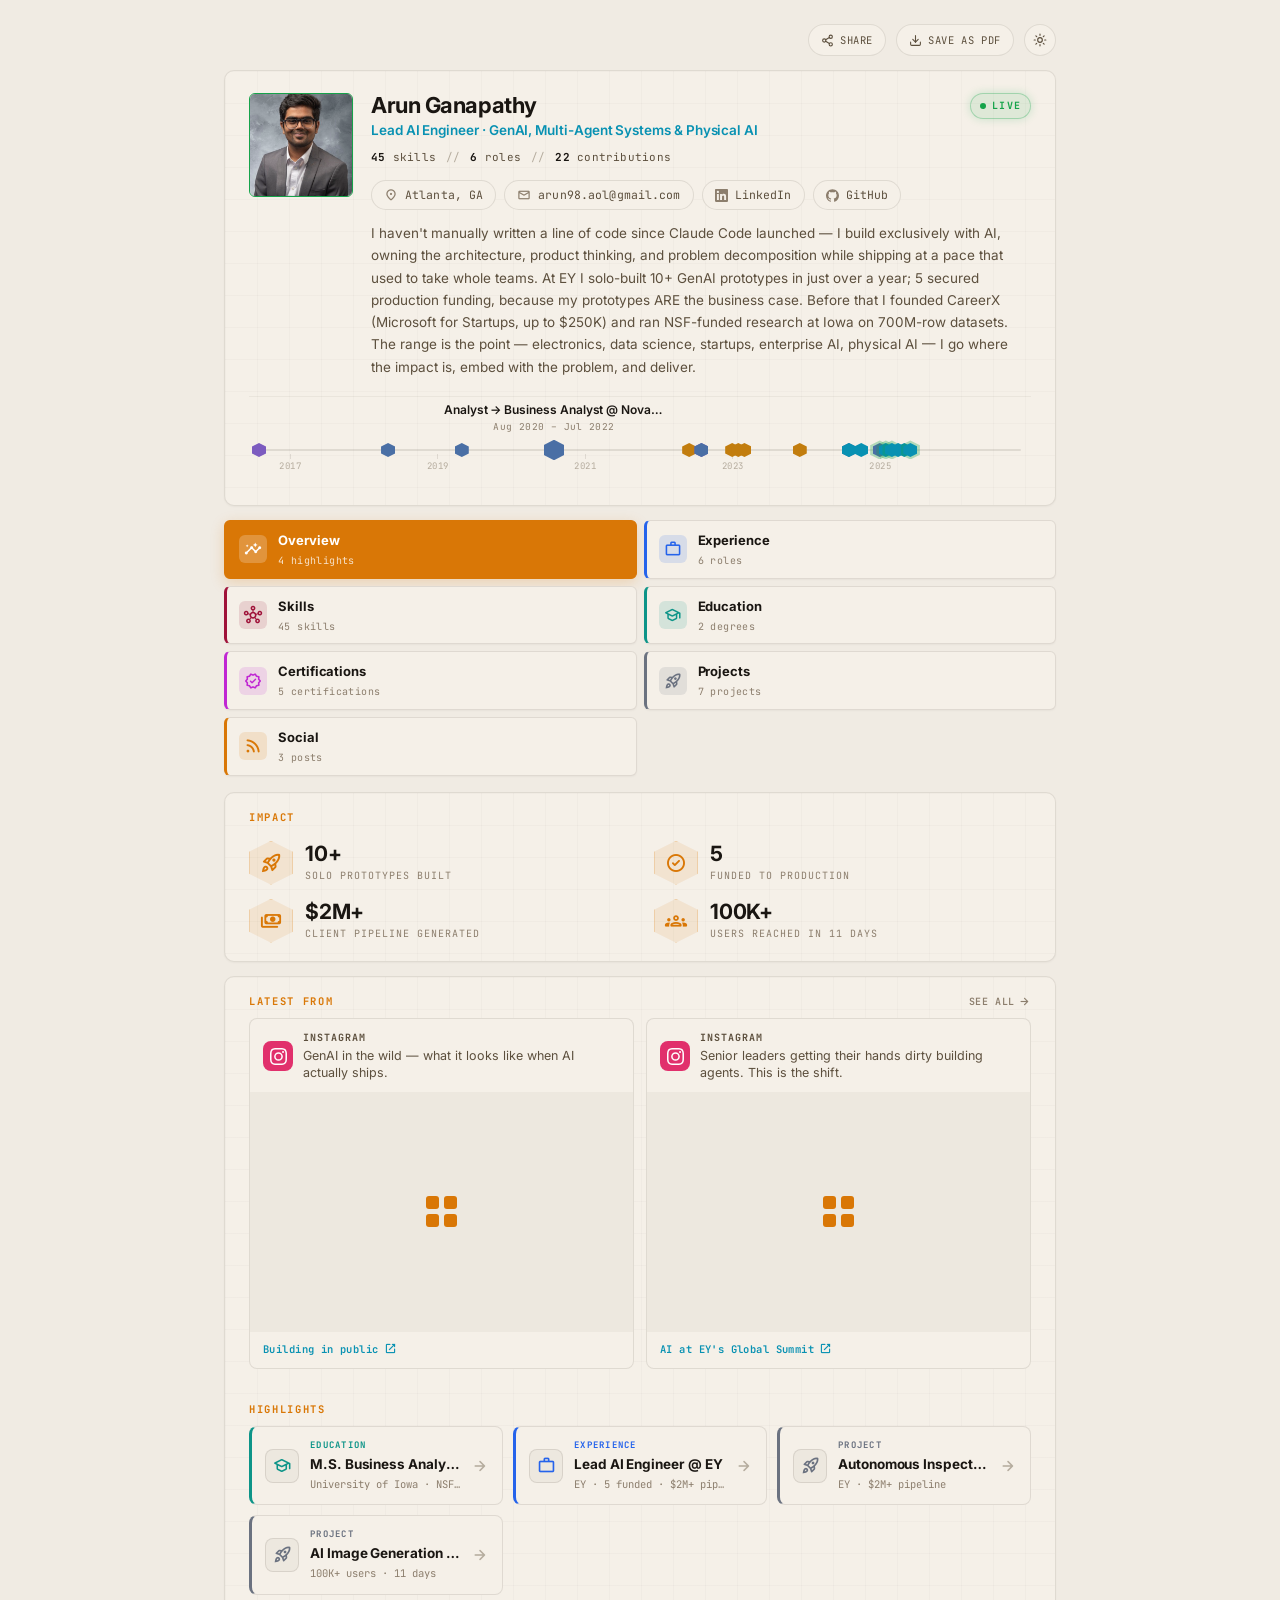
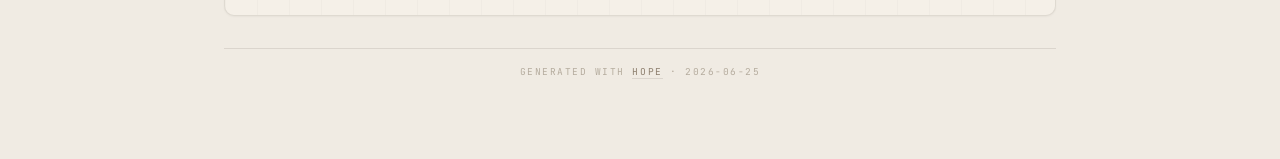
==== commit 4cbe5674: "Publish Opus 4.8 Hope portfolio (AI Eng Lead / FDE) — preserve /chatgpt/" ====
--- a/index.html
+++ b/index.html
@@ -4,6 +4,7 @@
 <meta charset="utf-8" />
 <meta name="viewport" content="width=device-width, initial-scale=1" />
 <title>Arun Ganapathy — Portfolio</title>
+<meta name="description" content="Lead AI Engineer who ships production GenAI from zero — solo-built 10+ enterprise prototypes at EY (5 funded to production, $2M+ in client pipeline). Forward-deployed by instinct: he embeds with the problem, prototypes, and turns ambiguous client briefs into shipped systems." />
 <!-- Share target. Empty at generation time; the publish skill rewrites content=""
      to the live GitHub Pages URL (https://<owner>.github.io/<repo>/) before the
      final deploy push, so the Share button copies the canonical published link.
@@ -14,31 +15,43 @@
      ABSOLUTE URLs (SITE_URL and SITE_URL + og-image.png) before the final deploy push.
      The 1200×630 og-image.png is screenshotted from the skill-generated share-card.html. -->
 <meta property="og:type" content="profile" />
-<meta property="og:title" content="Arun Ganapathy — 1/ AI @EY  2/ Founder @CareerX  3/ MSBA @Iowa" />
-<meta property="og:description" content="AI engineering lead who solo-builds GenAI prototypes that get funded — 5 to production at EY this year, $2M+ in client pipeline. Microsoft-backed founder and NSF-funded researcher." />
+<meta property="og:title" content="Arun Ganapathy — Lead AI Engineer · GenAI, Multi-Agent Systems &amp; Physical AI" />
+<meta property="og:description" content="Lead AI Engineer who ships production GenAI from zero — solo-built 10+ enterprise prototypes at EY (5 funded to production, $2M+ in client pipeline). Forward-deployed by instinct: he embeds with the problem, prototypes, and turns ambiguous client briefs into shipped systems." />
 <meta property="og:url" content="https://oneconsciousness.github.io/" />
 <meta property="og:image" content="https://oneconsciousness.github.io/og-image.png" />
 <meta property="og:image:width" content="1200" />
 <meta property="og:image:height" content="630" />
 <meta name="twitter:card" content="summary_large_image" />
-<meta name="twitter:title" content="Arun Ganapathy — 1/ AI @EY  2/ Founder @CareerX  3/ MSBA @Iowa" />
-<meta name="twitter:description" content="AI engineering lead who solo-builds GenAI prototypes that get funded — 5 to production at EY this year, $2M+ in client pipeline. Microsoft-backed founder and NSF-funded researcher." />
+<meta name="twitter:title" content="Arun Ganapathy — Lead AI Engineer · GenAI, Multi-Agent Systems &amp; Physical AI" />
+<meta name="twitter:description" content="Lead AI Engineer who ships production GenAI from zero — solo-built 10+ enterprise prototypes at EY (5 funded to production, $2M+ in client pipeline). Forward-deployed by instinct: he embeds with the problem, prototypes, and turns ambiguous client briefs into shipped systems." />
 <meta name="twitter:image" content="https://oneconsciousness.github.io/og-image.png" />
+<link rel="canonical" href="https://oneconsciousness.github.io/" />
 <!-- Provenance (disclosed, not hidden): a standards-based generator tag + a
      schema.org ProfilePage so recruiters/crawlers can read who made this and with what.
      This is the user's file under MIT — see the footer note; it's theirs to keep or remove. -->
-<meta name="generator" content="Hope — github.com/oneconsciousness/claude-job-hunt-with-hope" />
+<meta name="generator" content="Hope — github.com/oneconsciousness/job-hunt-with-hope" />
 <script type="application/ld+json">
 {
   "@context": "https://schema.org",
   "@type": "ProfilePage",
-  "dateCreated": "2026-06-11",
-  "about": { "@type": "Person", "name": "Arun Ganapathy", "jobTitle": "1/ AI @EY  2/ Founder @CareerX  3/ MSBA @Iowa" },
+  "dateCreated": "2026-06-25",
+  "about": {
+    "@type": "Person",
+    "name": "Arun Ganapathy",
+    "jobTitle": "Lead AI Engineer · GenAI, Multi-Agent Systems & Physical AI",
+    "description": "Lead AI Engineer who ships production GenAI from zero — solo-built 10+ enterprise prototypes at EY (5 funded to production, $2M+ in client pipeline). Forward-deployed by instinct: he embeds with the problem, prototypes, and turns ambiguous client briefs into shipped systems.",
+    "url": "https://oneconsciousness.github.io/",
+    "image": "https://oneconsciousness.github.io/og-image.png",
+    "sameAs": [
+      "https://linkedin.com/in/oneconsciousness",
+      "https://github.com/oneconsciousness"
+    ]
+  },
   "creator": {
     "@type": "SoftwareApplication",
     "name": "Hope",
     "applicationCategory": "BusinessApplication",
-    "url": "https://github.com/oneconsciousness/claude-job-hunt-with-hope"
+    "url": "https://github.com/oneconsciousness/job-hunt-with-hope"
   }
 }
 </script>
@@ -64,6 +77,23 @@
 <body>
 <div class="wrap" id="top">
 
+  <!--
+    MOUNT-POINT OWNERSHIP (cross-file contract — canon §10):
+      .seo-fallback        → static stamped; renderIdentity REMOVES it (replaced by .identity-row)
+      #identity-mount      → renderIdentity (builds .identity-row); #throughline is a DIRECT child here
+      #print-toc-links     → renderPrintTOC
+      .section-grid#section-grid-mount → renderSectionGrid (appends .section-btn INTO it; never nests a 2nd .section-grid)
+      <panes are appended DIRECTLY into .wrap by renderPanes — NO wrapper div>
+      #footer-mount        → renderFooter
+      #resume-view         → renderResumeView
+    DIRECT-CHILD-OF-.wrap INVARIANT: .identity-card, .print-toc, every .section-pane,
+      .footer, .section-grid, #resume-view MUST be direct children of .wrap
+      (CSS L241-243 print order, L1069 grid-col-2, L1113 sticky rail).
+    DIRECT-CHILD-OF-.identity-card INVARIANT: .identity-row AND #throughline are
+      direct children (CSS L1098 .identity-card > .identity-row, L1105/1106 :has(> .tl-strip)).
+  -->
+
+  <!-- TOPBAR: static chrome (share/PDF/theme) — IDs/SVGs stay, no content tokens -->
   <div class="topbar materialize">
     <div class="share-wrap">
       <button id="share-btn" class="action-btn" type="button" aria-label="Share this portfolio" aria-haspopup="true" aria-expanded="false">
@@ -88,850 +118,37 @@
     </button>
   </div>
 
-  <!-- IDENTITY ===================================================== -->
-  <div class="identity-card materialize stagger-1">
-    <div class="identity-row">
-      <label class="photo-upload has-photo" id="photo-upload" for="photo-input">
-        <span class="upload-prompt"><span class="material-symbols-rounded">add_a_photo</span><span>Photo</span></span>
-                <img id="photo-preview" src="[data-uri]" alt="Arun Ganapathy" />
-        <input type="file" accept="image/*" id="photo-input" />
-        <button class="photo-remove" id="photo-remove" type="button" aria-label="Remove photo">
-          <span class="material-symbols-rounded">close</span>
-        </button>
-      </label>
-      <div class="identity-info">
-        <div class="identity-top">
-          <div class="identity-name-block">
-            <h1 class="name">Arun Ganapathy</h1>
-            <p class="headline">1/ AI @EY  2/ Founder @CareerX  3/ MSBA @Iowa</p>
-          </div>
-          <span class="live-pill"><span class="dot"></span>LIVE</span>
-        </div>
-        <div class="stats-row">
-          <span><strong>38</strong> skills</span><span class="sep">//</span>
-          <span><strong>4</strong> roles</span><span class="sep">//</span>
-          <span><strong>14</strong> contributions</span>
-        </div>
-                <div class="contact-row">
-          <span class="item location"><span class="material-symbols-rounded">location_on</span>Atlanta, GA</span>
-          <a class="item" href="mailto:arun98.aol@gmail.com" target="_blank" rel="noopener">
-            <span class="material-symbols-rounded">mail</span>arun98.aol@gmail.com
-            <span class="material-symbols-rounded ext">open_in_new</span>
-          </a>
-          <a class="item linkedin" href="https://www.linkedin.com/in/oneconsciousness" target="_blank" rel="noopener">
-            <svg xmlns="http://www.w3.org/2000/svg" viewBox="0 0 24 24" fill="currentColor"><path d="M20.447 20.452h-3.554v-5.569c0-1.328-.027-3.037-1.852-3.037-1.853 0-2.136 1.445-2.136 2.939v5.667H9.351V9h3.414v1.561h.046c.477-.9 1.637-1.85 3.37-1.85 3.601 0 4.267 2.37 4.267 5.455v6.286zM5.337 7.433c-1.144 0-2.063-.926-2.063-2.065 0-1.138.92-2.063 2.063-2.063 1.14 0 2.064.925 2.064 2.063 0 1.139-.925 2.065-2.064 2.065zm1.782 13.019H3.555V9h3.564v11.452zM22.225 0H1.771C.792 0 0 .774 0 1.729v20.542C0 23.227.792 24 1.771 24h20.451C23.2 24 24 23.227 24 22.271V1.729C24 .774 23.2 0 22.222 0h.003z"/></svg>oneconsciousness
-            <span class="material-symbols-rounded ext">open_in_new</span>
-          </a>
-          <a class="item" href="https://github.com/oneconsciousness" target="_blank" rel="noopener">
-            <svg xmlns="http://www.w3.org/2000/svg" viewBox="0 0 24 24" fill="currentColor"><path d="M12 .297c-6.63 0-12 5.373-12 12 0 5.303 3.438 9.8 8.205 11.385.6.113.82-.258.82-.577 0-.285-.01-1.04-.015-2.04-3.338.724-4.042-1.61-4.042-1.61C4.422 18.07 3.633 17.7 3.633 17.7c-1.087-.744.084-.729.084-.729 1.205.084 1.838 1.236 1.838 1.236 1.07 1.835 2.809 1.305 3.495.998.108-.776.417-1.305.76-1.605-2.665-.3-5.466-1.332-5.466-5.93 0-1.31.465-2.38 1.235-3.22-.135-.303-.54-1.523.105-3.176 0 0 1.005-.322 3.3 1.23.96-.267 1.98-.399 3-.405 1.02.006 2.04.138 3 .405 2.28-1.552 3.285-1.23 3.285-1.23.645 1.653.24 2.873.12 3.176.765.84 1.23 1.91 1.23 3.22 0 4.61-2.805 5.625-5.475 5.92.42.36.81 1.096.81 2.22 0 1.606-.015 2.896-.015 3.286 0 .315.21.69.825.57C20.565 22.092 24 17.592 24 12.297c0-6.627-5.373-12-12-12"/></svg>oneconsciousness
-            <span class="material-symbols-rounded ext">open_in_new</span>
-          </a>
-          <a class="item" href="https://oneconsciousness.github.io" target="_blank" rel="noopener">
-            <svg xmlns="http://www.w3.org/2000/svg" viewBox="0 0 24 24" fill="currentColor"><path d="M11.99 2C6.47 2 2 6.48 2 12s4.47 10 9.99 10C17.52 22 22 17.52 22 12S17.52 2 11.99 2zm6.93 6h-2.95c-.32-1.25-.78-2.45-1.38-3.56 1.84.63 3.37 1.91 4.33 3.56zM12 4.04c.83 1.2 1.48 2.53 1.91 3.96h-3.82c.43-1.43 1.08-2.76 1.91-3.96zM4.26 14C4.1 13.36 4 12.69 4 12s.1-1.36.26-2h3.38c-.08.66-.14 1.32-.14 2 0 .68.06 1.34.14 2H4.26zm.82 2h2.95c.32 1.25.78 2.45 1.38 3.56-1.84-.63-3.37-1.9-4.33-3.56zm2.95-8H5.08c.96-1.66 2.49-2.93 4.33-3.56C8.81 5.55 8.35 6.75 8.03 8zM12 19.96c-.83-1.2-1.48-2.53-1.91-3.96h3.82c-.43 1.43-1.08 2.76-1.91 3.96zM14.34 14H9.66c-.09-.66-.16-1.32-.16-2 0-.68.07-1.35.16-2h4.68c.09.65.16 1.32.16 2 0 .68-.07 1.34-.16 2zm.25 5.56c.6-1.11 1.06-2.31 1.38-3.56h2.95c-.96 1.65-2.49 2.93-4.33 3.56zM16.36 14c.08-.66.14-1.32.14-2 0-.68-.06-1.34-.14-2h3.38c.16.64.26 1.31.26 2s-.1 1.36-.26 2h-3.38z"/></svg>oneconsciousness.github.io
-            <span class="material-symbols-rounded ext">open_in_new</span>
-          </a>
-        </div>
-        <p class="summary">Most innovation demos die in the deck. Mine get funded — 5 of the 10+ GenAI prototypes I solo-built at EY this year secured production backing, with $2M+ in client pipeline behind them. Microsoft-backed founder, NSF-funded researcher, AI-native builder — I haven't hand-written code since January 2025, and I ship faster for it. The range is the point.</p>
-      </div>
-    </div>
-
-    <!-- THE THROUGHLINE =========================================== -->
-        <div id="throughline" class="tl-strip" role="group" aria-label="Career timeline" hidden></div>
-  </div>
-
-  <!-- PRINT CONTENTS (print/PDF only) ============================== -->
-  <!-- Never visible on screen — the section tabs do this job interactively.
-       In the PDF the anchors become real link annotations: on the continuous
-       single page they jump down the page; in paginated they land on the
-       section labels. Chips number themselves with a CSS counter
-       (decimal-leading-zero), so the numbering self-adjusts when the
-       conditional Overview entry is stripped — never an 02-first list.
-       Border-styled so they survive viewers that skip background graphics. -->
+  <!-- SEO FALLBACK: static, stamped, indexable. renderIdentity REMOVES this node. -->
+  <div class="seo-fallback">
+    <h1>Arun Ganapathy</h1>
+    <p>Lead AI Engineer · GenAI, Multi-Agent Systems &amp; Physical AI</p>
+    <p>I build production GenAI systems from zero and ship them fast — 10+ enterprise prototypes at EY, 5 funded to production. I go where the impact is and deliver.</p>
+  </div>
+
+  <!-- IDENTITY CARD: shell only; renderIdentity builds .identity-row, prepended before #throughline -->
+  <div class="identity-card materialize stagger-1" id="identity-mount">
+    <!-- renderIdentity() builds .identity-row (photo + info) as a DIRECT child here -->
+    <div id="throughline" class="tl-strip" role="group" aria-label="Career timeline" hidden></div>
+  </div>
+
+  <!-- PRINT TOC: shell; JS rebuilds links from present panes -->
   <nav class="print-toc" aria-hidden="true">
     <div class="print-toc-title">Contents</div>
-    <div class="print-toc-links">
-            <a href="#pane-overview"><span class="toc-chip"></span>Overview</a>
-            <a href="#pane-experience"><span class="toc-chip"></span>Experience</a>
-      <a href="#pane-skills"><span class="toc-chip"></span>Skills</a>
-      <a href="#pane-education"><span class="toc-chip"></span>Education</a>
-      <a href="#pane-certifications"><span class="toc-chip"></span>Certifications</a>
-      <a href="#pane-projects"><span class="toc-chip"></span>Projects</a>
-    </div>
+    <div class="print-toc-links" id="print-toc-links"></div>
   </nav>
 
-  <!-- SECTION TABS ================================================= -->
-  <div class="section-grid materialize stagger-2">
-        <!-- Overview app tile — ships ONLY together with the Overview pane below
-         (same show_summary conditional; both strip with zero residue, leaving
-         the classic 5-tile grid with Experience as the default app).
-         No integrity bar: curated highlights carry no confidence score.
-         The init JS promotes this tile + its pane to active when present —
-         the static "active" on Experience below is the stripped-state fallback. -->
-    <button class="section-btn" data-section="overview" type="button">
-      <span class="icon"><span class="material-symbols-rounded">insights</span></span>
-      <span class="body">
-        <span class="label">Overview</span>
-        <span class="meta">
-          <span class="count">3 highlights</span>
-        </span>
-      </span>
-    </button>
-        <button class="section-btn active" data-section="experience" style="--conf-color: #16A34A" type="button">
-      <span class="icon"><span class="material-symbols-rounded">work</span></span>
-      <span class="body">
-        <span class="label">Experience</span>
-        <span class="meta">
-          <span class="count">4 roles</span>
-          <span class="integrity">
-            <span class="bar-track"><span class="bar-fill" style="width: 85%"></span></span>
-            <span class="pct">85%</span>
-          </span>
-        </span>
-      </span>
-    </button>
-    <button class="section-btn" data-section="skills" style="--conf-color: #16A34A" type="button">
-      <span class="icon"><span class="material-symbols-rounded">hub</span></span>
-      <span class="body">
-        <span class="label">Skills</span>
-        <span class="meta">
-          <span class="count">38 skills</span>
-          <span class="integrity">
-            <span class="bar-track"><span class="bar-fill" style="width: 85%"></span></span>
-            <span class="pct">85%</span>
-          </span>
-        </span>
-      </span>
-    </button>
-    <button class="section-btn" data-section="education" style="--conf-color: #16A34A" type="button">
-      <span class="icon"><span class="material-symbols-rounded">school</span></span>
-      <span class="body">
-        <span class="label">Education</span>
-        <span class="meta">
-          <span class="count">2 degrees</span>
-          <span class="integrity">
-            <span class="bar-track"><span class="bar-fill" style="width: 85%"></span></span>
-            <span class="pct">85%</span>
-          </span>
-        </span>
-      </span>
-    </button>
-    <button class="section-btn" data-section="certifications" style="--conf-color: #16A34A" type="button">
-      <span class="icon"><span class="material-symbols-rounded">verified</span></span>
-      <span class="body">
-        <span class="label">Certifications</span>
-        <span class="meta">
-          <span class="count">3 certifications</span>
-          <span class="integrity">
-            <span class="bar-track"><span class="bar-fill" style="width: 85%"></span></span>
-            <span class="pct">85%</span>
-          </span>
-        </span>
-      </span>
-    </button>
-    <button class="section-btn" data-section="projects" style="--conf-color: #16A34A" type="button">
-      <span class="icon"><span class="material-symbols-rounded">rocket_launch</span></span>
-      <span class="body">
-        <span class="label">Projects</span>
-        <span class="meta">
-          <span class="count">6 projects</span>
-          <span class="integrity">
-            <span class="bar-track"><span class="bar-fill" style="width: 88%"></span></span>
-            <span class="pct">88%</span>
-          </span>
-        </span>
-      </span>
-    </button>
-  </div>
-
-  <!-- OVERVIEW PANE (opt-in, default-open) ========================= -->
-      <div class="section-pane" data-pane="overview" id="pane-overview">
-    <section class="summary-band">
-      <div class="summary-stats">
-        <div class="summary-stat hex-kpi"><span class="hex"><span class="material-symbols-rounded">rocket_launch</span></span><span class="stat-text"><span class="stat-value">10+</span><span class="stat-label">solo prototypes</span></span></div>
-<div class="summary-stat hex-kpi"><span class="hex"><span class="material-symbols-rounded">task_alt</span></span><span class="stat-text"><span class="stat-value">5</span><span class="stat-label">funded to production</span></span></div>
-<div class="summary-stat hex-kpi"><span class="hex"><span class="material-symbols-rounded">payments</span></span><span class="stat-text"><span class="stat-value">$2M+</span><span class="stat-label">pipeline generated</span></span></div>
-      </div>
-      <div class="summary-interests">
-        <span class="interests-eyebrow">Interests</span>
-        <span class="skill-chip">guitar &amp; song covers</span>
-<span class="skill-chip">meditation &amp; breathwork</span>
-<span class="skill-chip">music-hardware tinkering</span>
-      </div>
-    </section>
-    <a class="backtotop" href="#top" aria-hidden="true">↑ Contents</a>
-  </div>
-  
-  <!-- EXPERIENCE PANE ============================================== -->
-  <div class="section-pane active" data-pane="experience" id="pane-experience">
-    <div class="item-card is-current expanded" data-expand id="tl-ey-lead-ai">
-      <span class="accent-bar"></span>
-      <div class="item-head">
-        <img class="org-logo" src="https://www.google.com/s2/favicons?domain=ey.com&sz=128" alt="EY" width="44" height="44" onerror="this.outerHTML='&lt;span class=\'org-fallback\'&gt;E&lt;/span&gt;';">
-        <div class="item-info">
-          <div class="title-row">
-            <span class="role-title">Lead AI Engineer</span>
-            <span class="active-pill">Active</span>
-          </div>
-          <span class="role-company">EY</span>
-          <span class="role-dates">Jan 2025 — Present</span>
-        </div>
-        <div class="item-meta">
-          <span class="contrib-pill">5 contributions</span>
-          <span class="hex-kpi" title="Individual contributions"><span class="hex"><span class="material-symbols-rounded">person</span></span><span class="num">4</span></span>
-          <span class="hex-kpi" title="Leadership contributions"><span class="hex"><span class="material-symbols-rounded">groups</span></span><span class="num">1</span></span>
-          <span class="hex-kpi" title="Quantified outcomes"><span class="hex"><span class="material-symbols-rounded">monitoring</span></span><span class="num">4</span></span>
-          <span class="chevron"><span class="material-symbols-rounded">expand_more</span></span>
-        </div>
-      </div>
-      <div class="item-body">
-        <div class="item-body-inner">
-          <div class="item-divider"></div>
-          <div class="contrib-group">
-<div class="group-header ic"><span class="material-symbols-rounded">person</span><span class="title">Individual Contributions</span><span class="bar"></span></div>
-<article class="contrib ic">
-<div class="contrib-head">
-<span class="contrib-num">01</span>
-<span class="material-symbols-rounded type-icon">person</span>
-<span class="contrib-domain">Physical AI</span>
-<span class="scope-badge">industry</span>
-<span class="metric-badge"><span class="val">$2M+</span><span class="arrow">↑</span><span class="subj">client pipeline</span></span>
-</div>
-<p class="contrib-action">Built an autonomous industrial inspection platform around Unitree GO2 robots — clients bring their own data, models, and robots, command the quadruped through a chat interface, and get factory-level warnings and actionable inspection reports with zero human presence in the inspection zone.</p>
-<div class="contrib-impact"><span class="material-symbols-rounded">arrow_forward</span><p>Production-ready platform with enterprise UX and 5-minute inspection cycles.</p></div>
-<div class="contrib-skills"><span class="skill-chip" data-cat="domain">physical AI & robotics</span><span class="skill-chip" data-cat="tools">ROS2</span><span class="skill-chip" data-cat="tools">Azure OpenAI</span><span class="skill-chip" data-cat="tools">Docker</span></div>
-<div class="contrib-competencies"><span class="competency">product thinking</span><span class="competency">systems architecture</span></div>
-</article>
-<article class="contrib ic">
-<div class="contrib-head">
-<span class="contrib-num">02</span>
-<span class="material-symbols-rounded type-icon">person</span>
-<span class="contrib-domain">Enterprise AI</span>
-<span class="scope-badge">company-wide</span>
-<span class="metric-badge achieved"><span class="val">5 / 10+</span><span class="arrow">✓</span><span class="subj">prototypes funded</span></span>
-</div>
-<p class="contrib-action">Solo-built 10+ GenAI prototypes across multi-agent orchestration, document intelligence, and physical AI — production-adaptable from day one, built AI-natively with Claude Code and Factory.</p>
-<div class="contrib-impact"><span class="material-symbols-rounded">arrow_forward</span><p>Five prototypes generated enough business confidence to secure production funding — the prototypes are the business case. Delivery timelines cut from months to weeks.</p></div>
-<div class="contrib-skills"><span class="skill-chip" data-cat="methods">rapid prototyping</span><span class="skill-chip" data-cat="methods">AI-native development</span><span class="skill-chip" data-cat="domain">multi-agent orchestration</span></div>
-<div class="contrib-competencies"><span class="competency">architecture-first thinking</span><span class="competency">problem decomposition</span></div>
-</article>
-<article class="contrib ic">
-<div class="contrib-head">
-<span class="contrib-num">03</span>
-<span class="material-symbols-rounded type-icon">person</span>
-<span class="contrib-domain">Enterprise AI</span>
-<span class="scope-badge">company-wide</span>
-<span class="metric-badge"><span class="val">3wk → 2d</span><span class="arrow">↓</span><span class="subj">approval cycles</span></span>
-</div>
-<p class="contrib-action">Designed a multi-agent system with agentic orchestration and human-in-the-loop checkpoints — specialized agents for intake, risk assessment, scheduling, data queries, and UI — built on Autogen and MCP.</p>
-<div class="contrib-skills"><span class="skill-chip" data-cat="tools">Autogen</span><span class="skill-chip" data-cat="domain">MCP</span><span class="skill-chip" data-cat="languages">Python</span></div>
-</article>
-<article class="contrib ic">
-<div class="contrib-head">
-<span class="contrib-num">04</span>
-<span class="material-symbols-rounded type-icon">person</span>
-<span class="contrib-domain">Consumer GenAI</span>
-<span class="scope-badge">industry</span>
-<span class="metric-badge"><span class="val">100K+</span><span class="arrow">↑</span><span class="subj">users in 11 days</span></span>
-</div>
-<p class="contrib-action">Prototyped and shipped a full-stack AI image-generation app — FastAPI + React, prompt editing, style selection — deployed on Azure with monitoring for a global campaign.</p>
-<div class="contrib-impact"><span class="material-symbols-rounded">arrow_forward</span><p>Concept to production in 11 days.</p></div>
-<div class="contrib-skills"><span class="skill-chip" data-cat="tools">FastAPI</span><span class="skill-chip" data-cat="tools">React</span><span class="skill-chip" data-cat="languages">TypeScript</span><span class="skill-chip" data-cat="tools">Azure OpenAI</span></div>
-</article>
-</div>
-<div class="contrib-group">
-<div class="group-header lead"><span class="material-symbols-rounded">groups</span><span class="title">Leadership Contributions</span><span class="bar"></span></div>
-<article class="contrib lead">
-<div class="contrib-head">
-<span class="contrib-num">05</span>
-<span class="material-symbols-rounded type-icon">groups</span>
-<span class="contrib-domain">GenAI Architecture</span>
-<span class="scope-badge">company-wide</span>
-</div>
-<p class="contrib-action">Led technical design decisions across the innovation team — managing developers and analysts, and serving as the organization's trusted advisor for GenAI architecture.</p>
-<div class="contrib-impact"><span class="material-symbols-rounded">arrow_forward</span><p>Built MCP servers standardizing tool integration across agent frameworks; contributed to 15+ repositories on the enterprise multi-agent platform, spanning Python and TypeScript.</p></div>
-<div class="contrib-skills"><span class="skill-chip" data-cat="interpersonal">technical leadership</span><span class="skill-chip" data-cat="tools">LangGraph</span><span class="skill-chip" data-cat="tools">Kubernetes</span><span class="skill-chip" data-cat="domain">A2A</span></div>
-<div class="contrib-competencies"><span class="competency">stakeholder management</span><span class="competency">cross-stack range</span></div>
-</article>
-</div>
-        </div>
-      </div>
-    </div>
-<div class="item-card" data-expand id="tl-careerx-founder">
-      <span class="accent-bar"></span>
-      <div class="item-head">
-        <img class="org-logo" src="https://www.google.com/s2/favicons?domain=careerx.app&sz=128" alt="CareerX" width="44" height="44" onerror="this.outerHTML='&lt;span class=\'org-fallback\'&gt;C&lt;/span&gt;';">
-        <div class="item-info">
-          <div class="title-row">
-            <span class="role-title">Founder & CTO</span>
-            
-          </div>
-          <span class="role-company">CareerX</span>
-          <span class="role-dates">May — Dec 2024</span>
-        </div>
-        <div class="item-meta">
-          <span class="contrib-pill">4 contributions</span>
-          <span class="hex-kpi" title="Individual contributions"><span class="hex"><span class="material-symbols-rounded">person</span></span><span class="num">3</span></span>
-          <span class="hex-kpi" title="Leadership contributions"><span class="hex"><span class="material-symbols-rounded">groups</span></span><span class="num">1</span></span>
-          <span class="hex-kpi" title="Quantified outcomes"><span class="hex"><span class="material-symbols-rounded">monitoring</span></span><span class="num">4</span></span>
-          <span class="chevron"><span class="material-symbols-rounded">expand_more</span></span>
-        </div>
-      </div>
-      <div class="item-body">
-        <div class="item-body-inner">
-          <div class="item-divider"></div>
-          <div class="contrib-group">
-<div class="group-header ic"><span class="material-symbols-rounded">person</span><span class="title">Individual Contributions</span><span class="bar"></span></div>
-<article class="contrib ic">
-<div class="contrib-head">
-<span class="contrib-num">02</span>
-<span class="material-symbols-rounded type-icon">person</span>
-<span class="contrib-domain">Data Quality</span>
-<span class="scope-badge">company-wide</span>
-<span class="metric-badge"><span class="val">90%</span><span class="arrow">↓</span><span class="subj">labelling errors</span></span>
-</div>
-<p class="contrib-action">Designed an agentic database-management workflow over a graph database of skills, using RAG techniques including contextual retrieval and re-ranking.</p>
-<div class="contrib-skills"><span class="skill-chip" data-cat="tools">graph databases</span><span class="skill-chip" data-cat="methods">RAG</span></div>
-</article>
-<article class="contrib ic">
-<div class="contrib-head">
-<span class="contrib-num">03</span>
-<span class="material-symbols-rounded type-icon">person</span>
-<span class="contrib-domain">Model Adaptation</span>
-<span class="scope-badge">company-wide</span>
-<span class="metric-badge achieved"><span class="val">95%</span><span class="arrow">✓</span><span class="subj">task-choice accuracy</span></span>
-</div>
-<p class="contrib-action">Built synthetic training-data workflows and fine-tuned LLMs via the Azure OpenAI SDK; implemented an agentic RAG assistant on Azure AI Search, Blob Storage, and CosmosDB with async Python and JavaScript.</p>
-<div class="contrib-skills"><span class="skill-chip" data-cat="methods">fine-tuning LLMs</span><span class="skill-chip" data-cat="methods">RAG</span><span class="skill-chip" data-cat="tools">CosmosDB</span></div>
-</article>
-<article class="contrib ic">
-<div class="contrib-head">
-<span class="contrib-num">04</span>
-<span class="material-symbols-rounded type-icon">person</span>
-<span class="contrib-domain">Data Portability</span>
-<span class="scope-badge">industry</span>
-<span class="metric-badge achieved"><span class="val">&lt;1s</span><span class="arrow">✓</span><span class="subj">résumé round-trip</span></span>
-</div>
-<p class="contrib-action">Innovated a proprietary algorithm converting dynamic HTML résumés to JSON and back in under one second — data portability across résumé parsing systems.</p>
-<div class="contrib-skills"><span class="skill-chip" data-cat="domain">NLP</span><span class="skill-chip" data-cat="languages">Python</span></div>
-</article>
-</div>
-<div class="contrib-group">
-<div class="group-header lead"><span class="material-symbols-rounded">groups</span><span class="title">Leadership Contributions</span><span class="bar"></span></div>
-<article class="contrib lead">
-<div class="contrib-head">
-<span class="contrib-num">01</span>
-<span class="material-symbols-rounded type-icon">groups</span>
-<span class="contrib-domain">Career Tech</span>
-<span class="scope-badge">industry</span>
-<span class="metric-badge achieved"><span class="val">$250K</span><span class="arrow">✓</span><span class="subj">Microsoft backing</span></span>
-</div>
-<p class="contrib-action">Founded CareerX and built the entire Generative AI platform from zero — solo technical founder, backed by Microsoft for Startups at Level 3.</p>
-<div class="contrib-impact"><span class="material-symbols-rounded">arrow_forward</span><p>Customer discovery and market research directly shaped product strategy and go-to-market.</p></div>
-<div class="contrib-skills"><span class="skill-chip" data-cat="methods">microservices</span><span class="skill-chip" data-cat="tools">Azure OpenAI</span><span class="skill-chip" data-cat="tools">LangChain</span></div>
-<div class="contrib-competencies"><span class="competency">founder generalism</span><span class="competency">product strategy</span></div>
-</article>
-</div>
-        </div>
-      </div>
-    </div>
-<div class="item-card" data-expand id="tl-iowa-research">
-      <span class="accent-bar"></span>
-      <div class="item-head">
-        <img class="org-logo" src="https://www.google.com/s2/favicons?domain=uiowa.edu&sz=128" alt="University of Iowa" width="44" height="44" onerror="this.outerHTML='&lt;span class=\'org-fallback\'&gt;U&lt;/span&gt;';">
-        <div class="item-info">
-          <div class="title-row">
-            <span class="role-title">Research Data Scientist (NSF-funded)</span>
-            
-          </div>
-          <span class="role-company">University of Iowa</span>
-          <span class="role-dates">Aug 2022 — May 2024</span>
-        </div>
-        <div class="item-meta">
-          <span class="contrib-pill">2 contributions</span>
-          <span class="hex-kpi" title="Individual contributions"><span class="hex"><span class="material-symbols-rounded">person</span></span><span class="num">2</span></span>
-          <span class="hex-kpi" title="Leadership contributions"><span class="hex"><span class="material-symbols-rounded">groups</span></span><span class="num">0</span></span>
-          <span class="hex-kpi" title="Quantified outcomes"><span class="hex"><span class="material-symbols-rounded">monitoring</span></span><span class="num">2</span></span>
-          <span class="chevron"><span class="material-symbols-rounded">expand_more</span></span>
-        </div>
-      </div>
-      <div class="item-body">
-        <div class="item-body-inner">
-          <div class="item-divider"></div>
-          <div class="contrib-group">
-<div class="group-header ic"><span class="material-symbols-rounded">person</span><span class="title">Individual Contributions</span><span class="bar"></span></div>
-<article class="contrib ic">
-<div class="contrib-head">
-<span class="contrib-num">01</span>
-<span class="material-symbols-rounded type-icon">person</span>
-<span class="contrib-domain">People Analytics</span>
-<span class="scope-badge">industry</span>
-<span class="metric-badge achieved"><span class="val">$288K</span><span class="arrow">✓</span><span class="subj">NSF grant</span></span>
-</div>
-<p class="contrib-action">Won a competitive Research Fellowship with a 100% scholarship on an NSF-funded People Analytics project; primary researcher for statistical analysis, data modeling, and presenting methodological results.</p>
-<div class="contrib-impact"><span class="material-symbols-rounded">arrow_forward</span><p>Publication forthcoming.</p></div>
-<div class="contrib-skills"><span class="skill-chip" data-cat="analytical">research</span><span class="skill-chip" data-cat="analytical">statistical analysis</span></div>
-<div class="contrib-competencies"><span class="competency">scientific rigor</span></div>
-</article>
-<article class="contrib ic">
-<div class="contrib-head">
-<span class="contrib-num">02</span>
-<span class="material-symbols-rounded type-icon">person</span>
-<span class="contrib-domain">Big Data</span>
-<span class="scope-badge">team</span>
-<span class="metric-badge achieved"><span class="val">700M</span><span class="arrow">✓</span><span class="subj">rows processed</span></span>
-</div>
-<p class="contrib-action">Built big-data pipelines processing 700 million rows of structured and unstructured data — meticulous extraction, cleaning, and validation with PySpark, Dask, Polars, and Pandas.</p>
-<div class="contrib-impact"><span class="material-symbols-rounded">arrow_forward</span><p>Data exploration rates up 80%; project efficiency up 85%.</p></div>
-<div class="contrib-skills"><span class="skill-chip" data-cat="tools">PySpark</span><span class="skill-chip" data-cat="tools">Dask</span><span class="skill-chip" data-cat="languages">Python</span><span class="skill-chip" data-cat="tools">big data engineering</span></div>
-</article>
-</div>
-        </div>
-      </div>
-    </div>
-<div class="item-card" data-expand id="tl-novartis-analyst">
-      <span class="accent-bar"></span>
-      <div class="item-head">
-        <img class="org-logo" src="https://www.google.com/s2/favicons?domain=novartis.com&sz=128" alt="Novartis Healthcare" width="44" height="44" onerror="this.outerHTML='&lt;span class=\'org-fallback\'&gt;N&lt;/span&gt;';">
-        <div class="item-info">
-          <div class="title-row">
-            <span class="role-title">Associate Analyst → Business Analyst</span>
-            
-          </div>
-          <span class="role-company">Novartis Healthcare</span>
-          <span class="role-dates">Aug 2020 — Jul 2022</span>
-        </div>
-        <div class="item-meta">
-          <span class="contrib-pill">3 contributions</span>
-          <span class="hex-kpi" title="Individual contributions"><span class="hex"><span class="material-symbols-rounded">person</span></span><span class="num">3</span></span>
-          <span class="hex-kpi" title="Leadership contributions"><span class="hex"><span class="material-symbols-rounded">groups</span></span><span class="num">0</span></span>
-          <span class="hex-kpi" title="Quantified outcomes"><span class="hex"><span class="material-symbols-rounded">monitoring</span></span><span class="num">2</span></span>
-          <span class="chevron"><span class="material-symbols-rounded">expand_more</span></span>
-        </div>
-      </div>
-      <div class="item-body">
-        <div class="item-body-inner">
-          <div class="item-divider"></div>
-          <div class="contrib-group">
-<div class="group-header ic"><span class="material-symbols-rounded">person</span><span class="title">Individual Contributions</span><span class="bar"></span></div>
-<article class="contrib ic">
-<div class="contrib-head">
-<span class="contrib-num">01</span>
-<span class="material-symbols-rounded type-icon">person</span>
-<span class="contrib-domain">Pharma Analytics</span>
-<span class="scope-badge">company-wide</span>
-<span class="metric-badge"><span class="val">10%</span><span class="arrow">↑</span><span class="subj">avg portfolio ROI</span></span>
-</div>
-<p class="contrib-action">Implemented Max-ROI MINLP optimization models with strategic budget recommendations for key US drug portfolios.</p>
-<div class="contrib-skills"><span class="skill-chip" data-cat="analytical">optimization</span><span class="skill-chip" data-cat="languages">Python</span><span class="skill-chip" data-cat="languages">SQL</span></div>
-<div class="contrib-competencies"><span class="competency">business acumen</span></div>
-</article>
-<article class="contrib ic">
-<div class="contrib-head">
-<span class="contrib-num">02</span>
-<span class="material-symbols-rounded type-icon">person</span>
-<span class="contrib-domain">Pharma Analytics</span>
-<span class="scope-badge">company-wide</span>
-<span class="metric-badge"><span class="val">80%</span><span class="arrow">↓</span><span class="subj">onboarding time</span></span>
-</div>
-<p class="contrib-action">Built a predictive analytics dashboard (Python, SQL, Gekko) simulating and optimizing advertising strategies, plus an interactive resource-allocation dashboard with global stakeholders across business, finance, and operations — strategic field errors down 20%.</p>
-<div class="contrib-impact"><span class="material-symbols-rounded">arrow_forward</span><p>Named 'Star Employee' two consecutive periods.</p></div>
-<div class="contrib-skills"><span class="skill-chip" data-cat="analytical">machine learning</span><span class="skill-chip" data-cat="design">data visualization</span></div>
-<div class="contrib-competencies"><span class="competency">stakeholder management</span></div>
-</article>
-<article class="contrib ic">
-<div class="contrib-head">
-<span class="contrib-num">03</span>
-<span class="material-symbols-rounded type-icon">person</span>
-<span class="contrib-domain">Data Storytelling</span>
-<span class="scope-badge">department</span>
-</div>
-<p class="contrib-action">Built a D3.js real-time visualization of the ad-optimizer algorithm.</p>
-<div class="contrib-impact"><span class="material-symbols-rounded">arrow_forward</span><p>Praised by leadership for making complex data accessible to non-technical stakeholders.</p></div>
-<div class="contrib-skills"><span class="skill-chip" data-cat="design">data visualization</span><span class="skill-chip" data-cat="languages">TypeScript</span></div>
-<div class="contrib-competencies"><span class="competency">communication through craft</span></div>
-</article>
-</div>
-        </div>
-      </div>
-    </div>
-    <a class="backtotop" href="#top" aria-hidden="true">↑ Contents</a>
-  </div>
-
-  <!-- SKILLS PANE ================================================== -->
-  <div class="section-pane" data-pane="skills" id="pane-skills">
-    <div class="skills-hud">
-      <div class="skill-cat" style="--cat-color: #818CF8">
-<div class="skill-cat-header"><span class="ledge"></span><span class="name">AI Engineering</span><span class="count">[12]</span></div>
-<div class="skill-grid">
-<div class="skill-cell"><span class="level-bar"><span class="seg" style="height:6px;background:#22D3EE"></span><span class="seg" style="height:8px;background:#22D3EE"></span><span class="seg" style="height:10px;background:#22D3EE"></span><span class="seg" style="height:12px;background:#22D3EE"></span></span><span class="name">multi-agent orchestration</span><span class="years">2y</span></div>
-<div class="skill-cell"><span class="level-bar"><span class="seg" style="height:6px;background:#22D3EE"></span><span class="seg" style="height:8px;background:#22D3EE"></span><span class="seg" style="height:10px;background:#22D3EE"></span><span class="seg" style="height:12px;background:#22D3EE"></span></span><span class="name">MCP</span><span class="years">2y</span></div>
-<div class="skill-cell"><span class="level-bar"><span class="seg" style="height:6px;background:#22D3EE"></span><span class="seg" style="height:8px;background:#22D3EE"></span><span class="seg" style="height:10px;background:#22D3EE"></span><span class="seg" style="height:12px;background:#22D3EE"></span></span><span class="name">RAG</span><span class="years">2y</span></div>
-<div class="skill-cell"><span class="level-bar"><span class="seg" style="height:6px;background:#22D3EE"></span><span class="seg" style="height:8px;background:#22D3EE"></span><span class="seg" style="height:10px;background:#22D3EE"></span><span class="seg" style="height:12px;background:#22D3EE"></span></span><span class="name">AI-native development</span><span class="years">1y</span></div>
-<div class="skill-cell"><span class="level-bar"><span class="seg" style="height:6px;background:#22D3EE"></span><span class="seg" style="height:8px;background:#22D3EE"></span><span class="seg" style="height:10px;background:#22D3EE"></span><span class="seg" style="height:12px;background:#22D3EE"></span></span><span class="name">rapid prototyping</span><span class="years">2y</span></div>
-<div class="skill-cell"><span class="level-bar"><span class="seg" style="height:6px;background:#16A34A"></span><span class="seg" style="height:8px;background:#16A34A"></span><span class="seg" style="height:10px;background:#16A34A"></span><span class="seg" style="height:12px;background:rgba(22,163,74,0.2)"></span></span><span class="name">Autogen</span><span class="years">2y</span></div>
-<div class="skill-cell"><span class="level-bar"><span class="seg" style="height:6px;background:#16A34A"></span><span class="seg" style="height:8px;background:#16A34A"></span><span class="seg" style="height:10px;background:#16A34A"></span><span class="seg" style="height:12px;background:rgba(22,163,74,0.2)"></span></span><span class="name">LangGraph</span><span class="years">2y</span></div>
-<div class="skill-cell"><span class="level-bar"><span class="seg" style="height:6px;background:#16A34A"></span><span class="seg" style="height:8px;background:#16A34A"></span><span class="seg" style="height:10px;background:#16A34A"></span><span class="seg" style="height:12px;background:rgba(22,163,74,0.2)"></span></span><span class="name">LangChain</span><span class="years">2y</span></div>
-<div class="skill-cell"><span class="level-bar"><span class="seg" style="height:6px;background:#16A34A"></span><span class="seg" style="height:8px;background:#16A34A"></span><span class="seg" style="height:10px;background:#16A34A"></span><span class="seg" style="height:12px;background:rgba(22,163,74,0.2)"></span></span><span class="name">A2A</span><span class="years">1y</span></div>
-<div class="skill-cell"><span class="level-bar"><span class="seg" style="height:6px;background:#16A34A"></span><span class="seg" style="height:8px;background:#16A34A"></span><span class="seg" style="height:10px;background:#16A34A"></span><span class="seg" style="height:12px;background:rgba(22,163,74,0.2)"></span></span><span class="name">fine-tuning LLMs</span><span class="years">2y</span></div>
-<div class="skill-cell"><span class="level-bar"><span class="seg" style="height:6px;background:#16A34A"></span><span class="seg" style="height:8px;background:#16A34A"></span><span class="seg" style="height:10px;background:#16A34A"></span><span class="seg" style="height:12px;background:rgba(22,163,74,0.2)"></span></span><span class="name">NLP</span><span class="years">3y</span></div>
-<div class="skill-cell"><span class="level-bar"><span class="seg" style="height:6px;background:#16A34A"></span><span class="seg" style="height:8px;background:#16A34A"></span><span class="seg" style="height:10px;background:#16A34A"></span><span class="seg" style="height:12px;background:rgba(22,163,74,0.2)"></span></span><span class="name">NER</span><span class="years">2y</span></div>
-</div>
-</div>
-<div class="skill-cat" style="--cat-color: #34D399">
-<div class="skill-cat-header"><span class="ledge"></span><span class="name">Languages & Frameworks</span><span class="count">[6]</span></div>
-<div class="skill-grid">
-<div class="skill-cell"><span class="level-bar"><span class="seg" style="height:6px;background:#22D3EE"></span><span class="seg" style="height:8px;background:#22D3EE"></span><span class="seg" style="height:10px;background:#22D3EE"></span><span class="seg" style="height:12px;background:#22D3EE"></span></span><span class="name">Python</span><span class="years">6y</span></div>
-<div class="skill-cell"><span class="level-bar"><span class="seg" style="height:6px;background:#16A34A"></span><span class="seg" style="height:8px;background:#16A34A"></span><span class="seg" style="height:10px;background:#16A34A"></span><span class="seg" style="height:12px;background:rgba(22,163,74,0.2)"></span></span><span class="name">TypeScript</span><span class="years">2y</span></div>
-<div class="skill-cell"><span class="level-bar"><span class="seg" style="height:6px;background:#16A34A"></span><span class="seg" style="height:8px;background:#16A34A"></span><span class="seg" style="height:10px;background:#16A34A"></span><span class="seg" style="height:12px;background:rgba(22,163,74,0.2)"></span></span><span class="name">SQL</span><span class="years">6y</span></div>
-<div class="skill-cell"><span class="level-bar"><span class="seg" style="height:6px;background:#16A34A"></span><span class="seg" style="height:8px;background:#16A34A"></span><span class="seg" style="height:10px;background:#16A34A"></span><span class="seg" style="height:12px;background:rgba(22,163,74,0.2)"></span></span><span class="name">FastAPI</span><span class="years">2y</span></div>
-<div class="skill-cell"><span class="level-bar"><span class="seg" style="height:6px;background:#16A34A"></span><span class="seg" style="height:8px;background:#16A34A"></span><span class="seg" style="height:10px;background:#16A34A"></span><span class="seg" style="height:12px;background:rgba(22,163,74,0.2)"></span></span><span class="name">React</span><span class="years">2y</span></div>
-<div class="skill-cell"><span class="level-bar"><span class="seg" style="height:6px;background:#F59E0B"></span><span class="seg" style="height:8px;background:#F59E0B"></span><span class="seg" style="height:10px;background:rgba(245,158,11,0.2)"></span><span class="seg" style="height:12px;background:rgba(245,158,11,0.2)"></span></span><span class="name">R</span><span class="years">3y</span></div>
-</div>
-</div>
-<div class="skill-cat" style="--cat-color: #38BDF8">
-<div class="skill-cat-header"><span class="ledge"></span><span class="name">Cloud & Infrastructure</span><span class="count">[6]</span></div>
-<div class="skill-grid">
-<div class="skill-cell"><span class="level-bar"><span class="seg" style="height:6px;background:#22D3EE"></span><span class="seg" style="height:8px;background:#22D3EE"></span><span class="seg" style="height:10px;background:#22D3EE"></span><span class="seg" style="height:12px;background:#22D3EE"></span></span><span class="name">Azure OpenAI</span><span class="years">2y</span></div>
-<div class="skill-cell"><span class="level-bar"><span class="seg" style="height:6px;background:#16A34A"></span><span class="seg" style="height:8px;background:#16A34A"></span><span class="seg" style="height:10px;background:#16A34A"></span><span class="seg" style="height:12px;background:rgba(22,163,74,0.2)"></span></span><span class="name">Azure cloud</span><span class="years">3y</span></div>
-<div class="skill-cell"><span class="level-bar"><span class="seg" style="height:6px;background:#16A34A"></span><span class="seg" style="height:8px;background:#16A34A"></span><span class="seg" style="height:10px;background:#16A34A"></span><span class="seg" style="height:12px;background:rgba(22,163,74,0.2)"></span></span><span class="name">CosmosDB</span><span class="years">2y</span></div>
-<div class="skill-cell"><span class="level-bar"><span class="seg" style="height:6px;background:#16A34A"></span><span class="seg" style="height:8px;background:#16A34A"></span><span class="seg" style="height:10px;background:#16A34A"></span><span class="seg" style="height:12px;background:rgba(22,163,74,0.2)"></span></span><span class="name">Docker</span><span class="years">3y</span></div>
-<div class="skill-cell"><span class="level-bar"><span class="seg" style="height:6px;background:#16A34A"></span><span class="seg" style="height:8px;background:#16A34A"></span><span class="seg" style="height:10px;background:#16A34A"></span><span class="seg" style="height:12px;background:rgba(22,163,74,0.2)"></span></span><span class="name">microservices</span><span class="years">2y</span></div>
-<div class="skill-cell"><span class="level-bar"><span class="seg" style="height:6px;background:#F59E0B"></span><span class="seg" style="height:8px;background:#F59E0B"></span><span class="seg" style="height:10px;background:rgba(245,158,11,0.2)"></span><span class="seg" style="height:12px;background:rgba(245,158,11,0.2)"></span></span><span class="name">Kubernetes</span><span class="years">1y</span></div>
-</div>
-</div>
-<div class="skill-cat" style="--cat-color: #FB923C">
-<div class="skill-cat-header"><span class="ledge"></span><span class="name">Data Engineering</span><span class="count">[5]</span></div>
-<div class="skill-grid">
-<div class="skill-cell"><span class="level-bar"><span class="seg" style="height:6px;background:#16A34A"></span><span class="seg" style="height:8px;background:#16A34A"></span><span class="seg" style="height:10px;background:#16A34A"></span><span class="seg" style="height:12px;background:rgba(22,163,74,0.2)"></span></span><span class="name">PySpark</span><span class="years">2y</span></div>
-<div class="skill-cell"><span class="level-bar"><span class="seg" style="height:6px;background:#16A34A"></span><span class="seg" style="height:8px;background:#16A34A"></span><span class="seg" style="height:10px;background:#16A34A"></span><span class="seg" style="height:12px;background:rgba(22,163,74,0.2)"></span></span><span class="name">Dask</span><span class="years">2y</span></div>
-<div class="skill-cell"><span class="level-bar"><span class="seg" style="height:6px;background:#16A34A"></span><span class="seg" style="height:8px;background:#16A34A"></span><span class="seg" style="height:10px;background:#16A34A"></span><span class="seg" style="height:12px;background:rgba(22,163,74,0.2)"></span></span><span class="name">big data engineering</span><span class="years">2y</span></div>
-<div class="skill-cell"><span class="level-bar"><span class="seg" style="height:6px;background:#16A34A"></span><span class="seg" style="height:8px;background:#16A34A"></span><span class="seg" style="height:10px;background:#16A34A"></span><span class="seg" style="height:12px;background:rgba(22,163,74,0.2)"></span></span><span class="name">vector databases</span><span class="years">2y</span></div>
-<div class="skill-cell"><span class="level-bar"><span class="seg" style="height:6px;background:#16A34A"></span><span class="seg" style="height:8px;background:#16A34A"></span><span class="seg" style="height:10px;background:#16A34A"></span><span class="seg" style="height:12px;background:rgba(22,163,74,0.2)"></span></span><span class="name">graph databases</span><span class="years">2y</span></div>
-</div>
-</div>
-<div class="skill-cat" style="--cat-color: #F472B6">
-<div class="skill-cat-header"><span class="ledge"></span><span class="name">Data Science & Research</span><span class="count">[5]</span></div>
-<div class="skill-grid">
-<div class="skill-cell"><span class="level-bar"><span class="seg" style="height:6px;background:#16A34A"></span><span class="seg" style="height:8px;background:#16A34A"></span><span class="seg" style="height:10px;background:#16A34A"></span><span class="seg" style="height:12px;background:rgba(22,163,74,0.2)"></span></span><span class="name">machine learning</span><span class="years">4y</span></div>
-<div class="skill-cell"><span class="level-bar"><span class="seg" style="height:6px;background:#16A34A"></span><span class="seg" style="height:8px;background:#16A34A"></span><span class="seg" style="height:10px;background:#16A34A"></span><span class="seg" style="height:12px;background:rgba(22,163,74,0.2)"></span></span><span class="name">statistical analysis</span><span class="years">4y</span></div>
-<div class="skill-cell"><span class="level-bar"><span class="seg" style="height:6px;background:#16A34A"></span><span class="seg" style="height:8px;background:#16A34A"></span><span class="seg" style="height:10px;background:#16A34A"></span><span class="seg" style="height:12px;background:rgba(22,163,74,0.2)"></span></span><span class="name">data visualization</span><span class="years">4y</span></div>
-<div class="skill-cell"><span class="level-bar"><span class="seg" style="height:6px;background:#16A34A"></span><span class="seg" style="height:8px;background:#16A34A"></span><span class="seg" style="height:10px;background:#16A34A"></span><span class="seg" style="height:12px;background:rgba(22,163,74,0.2)"></span></span><span class="name">optimization</span><span class="years">2y</span></div>
-<div class="skill-cell"><span class="level-bar"><span class="seg" style="height:6px;background:#16A34A"></span><span class="seg" style="height:8px;background:#16A34A"></span><span class="seg" style="height:10px;background:#16A34A"></span><span class="seg" style="height:12px;background:rgba(22,163,74,0.2)"></span></span><span class="name">research</span><span class="years">2y</span></div>
-</div>
-</div>
-<div class="skill-cat" style="--cat-color: #22D3EE">
-<div class="skill-cat-header"><span class="ledge"></span><span class="name">Robotics & Hardware</span><span class="count">[3]</span></div>
-<div class="skill-grid">
-<div class="skill-cell"><span class="level-bar"><span class="seg" style="height:6px;background:#16A34A"></span><span class="seg" style="height:8px;background:#16A34A"></span><span class="seg" style="height:10px;background:#16A34A"></span><span class="seg" style="height:12px;background:rgba(22,163,74,0.2)"></span></span><span class="name">physical AI & robotics</span><span class="years">1y</span></div>
-<div class="skill-cell"><span class="level-bar"><span class="seg" style="height:6px;background:#F59E0B"></span><span class="seg" style="height:8px;background:#F59E0B"></span><span class="seg" style="height:10px;background:rgba(245,158,11,0.2)"></span><span class="seg" style="height:12px;background:rgba(245,158,11,0.2)"></span></span><span class="name">ROS2</span><span class="years">1y</span></div>
-<div class="skill-cell"><span class="level-bar"><span class="seg" style="height:6px;background:#F59E0B"></span><span class="seg" style="height:8px;background:#F59E0B"></span><span class="seg" style="height:10px;background:rgba(245,158,11,0.2)"></span><span class="seg" style="height:12px;background:rgba(245,158,11,0.2)"></span></span><span class="name">embedded systems</span><span class="years">2y</span></div>
-</div>
-</div>
-<div class="skill-cat" style="--cat-color: #FBBF24">
-<div class="skill-cat-header"><span class="ledge"></span><span class="name">Leadership</span><span class="count">[1]</span></div>
-<div class="skill-grid">
-<div class="skill-cell"><span class="level-bar"><span class="seg" style="height:6px;background:#16A34A"></span><span class="seg" style="height:8px;background:#16A34A"></span><span class="seg" style="height:10px;background:#16A34A"></span><span class="seg" style="height:12px;background:rgba(22,163,74,0.2)"></span></span><span class="name">technical leadership</span><span class="years">2y</span></div>
-</div>
-</div>
-    </div>
-    <a class="backtotop" href="#top" aria-hidden="true">↑ Contents</a>
-  </div>
-
-  <!-- EDUCATION PANE =============================================== -->
-  <div class="section-pane" data-pane="education" id="pane-education">
-    <div class="edu-list">
-      <div class="edu-card" id="tl-msba-iowa">
-<img class="org-logo" src="https://www.google.com/s2/favicons?domain=uiowa.edu&sz=128" alt="University of Iowa" width="44" height="44" onerror="this.outerHTML='&lt;span class=\'org-fallback\'&gt;U&lt;/span&gt;';">
-<div class="info"><div class="title-line">Master of Science, Business Analytics</div><div class="sub-line">University of Iowa</div><div class="date-line">Aug 2022 — May 2024</div></div>
-</div>
-<div class="edu-card" id="tl-btech-nit-calicut">
-<img class="org-logo" src="https://www.google.com/s2/favicons?domain=nitc.ac.in&sz=128" alt="National Institute of Technology, Calicut" width="44" height="44" onerror="this.outerHTML='&lt;span class=\'org-fallback\'&gt;N&lt;/span&gt;';">
-<div class="info"><div class="title-line">B.Tech, Electronics &amp; Communication Engineering</div><div class="sub-line">National Institute of Technology, Calicut</div><div class="date-line">Aug 2016 — May 2020</div></div>
-</div>
-    </div>
-    <a class="backtotop" href="#top" aria-hidden="true">↑ Contents</a>
-  </div>
-
-  <!-- CERTIFICATIONS PANE ========================================== -->
-  <div class="section-pane" data-pane="certifications" id="pane-certifications">
-    <div class="edu-list">
-      <div class="edu-card" id="tl-az-900">
-<img class="org-logo" src="https://www.google.com/s2/favicons?domain=microsoft.com&sz=128" alt="Microsoft" width="44" height="44" onerror="this.outerHTML='&lt;span class=\'org-fallback\'&gt;M&lt;/span&gt;';">
-<div class="info"><div class="title-line">AZ-900: Microsoft Azure Fundamentals</div><div class="sub-line">Microsoft</div><div class="date-line">Dec 2023</div></div>
-</div>
-<div class="edu-card" id="tl-cert-google-r">
-<img class="org-logo" src="https://www.google.com/s2/favicons?domain=google.com&sz=128" alt="Google" width="44" height="44" onerror="this.outerHTML='&lt;span class=\'org-fallback\'&gt;G&lt;/span&gt;';">
-<div class="info"><div class="title-line">Data Analysis with R Programming</div><div class="sub-line">Google</div><span class="no-date">No date</span></div>
-</div>
-<div class="edu-card" id="tl-cert-codio-python">
-<img class="org-logo" src="https://www.google.com/s2/favicons?domain=codio.com&sz=128" alt="Codio" width="44" height="44" onerror="this.outerHTML='&lt;span class=\'org-fallback\'&gt;C&lt;/span&gt;';">
-<div class="info"><div class="title-line">Object-Oriented Python: Inheritance &amp; Encapsulation</div><div class="sub-line">Codio</div><span class="no-date">No date</span></div>
-</div>
-    </div>
-    <a class="backtotop" href="#top" aria-hidden="true">↑ Contents</a>
-  </div>
-
-  <!-- PROJECTS PANE — expandable Experience-style cards ============= -->
-  <!-- Projects render with the SAME collapsible .item-card structure as the
-       Experience pane, so a project's full story (description, impact, the
-       skills it applied) is shown rather than thrown away. The card-expand JS
-       (.item-card[data-expand] .item-head click → .expanded) and the section-grid
-       filter both work here unchanged because the classes are identical. -->
-  <div class="section-pane" data-pane="projects" id="pane-projects">
-    <div class="item-card project expanded" data-expand id="tl-inspection-platform">
-      <span class="accent-bar"></span>
-      <div class="item-head">
-        <span class="org-fallback">A</span>
-        <div class="item-info">
-          <div class="title-row">
-            <span class="role-title">Autonomous Inspection Platform</span>
-            <span class="active-pill">Active</span>
-          </div>
-          <span class="role-company">Physical AI — Robotics + Cloud GenAI</span>
-          <span class="role-dates">2025 — Present</span>
-        </div>
-        <div class="item-meta">
-          <span class="contrib-pill">$2M+ pipeline</span>
-          <span class="chevron"><span class="material-symbols-rounded">expand_more</span></span>
-        </div>
-      </div>
-      <div class="item-body">
-        <div class="item-body-inner">
-          <div class="item-divider"></div>
-          <article class="contrib ic" style="background: transparent; border: 0; border-left: 0; padding: 0;">
-            <p class="contrib-action">A platform where enterprise clients bring their own data, AI models, and robots for industrial site inspection. Users command a Unitree GO2 quadruped via chat, receive factory-level warnings, and get actionable inspection reports — zero human presence required on-site.</p>
-            <div class="contrib-impact"><span class="material-symbols-rounded">arrow_forward</span><p>$2M+ client pipeline generated. 5-minute inspection cycles. Production-ready with enterprise UX.</p></div>
-            <div class="contrib-skills"><span class="skill-chip" data-cat="domain">physical AI & robotics</span><span class="skill-chip" data-cat="tools">ROS2</span><span class="skill-chip" data-cat="tools">Azure cloud</span><span class="skill-chip" data-cat="tools">Azure OpenAI</span><span class="skill-chip" data-cat="tools">Docker</span></div>
-            
-          </article>
-        </div>
-      </div>
-    </div>
-<div class="item-card project" data-expand id="tl-agent-platform">
-      <span class="accent-bar"></span>
-      <div class="item-head">
-        <span class="org-fallback">E</span>
-        <div class="item-info">
-          <div class="title-row">
-            <span class="role-title">Enterprise Agent Platform</span>
-            <span class="active-pill">Active</span>
-          </div>
-          <span class="role-company">Multi-Agent Infrastructure — 15+ Repos</span>
-          <span class="role-dates">2025 — Present</span>
-        </div>
-        <div class="item-meta">
-          <span class="contrib-pill">15+ repos</span>
-          <span class="chevron"><span class="material-symbols-rounded">expand_more</span></span>
-        </div>
-      </div>
-      <div class="item-body">
-        <div class="item-body-inner">
-          <div class="item-divider"></div>
-          <article class="contrib ic" style="background: transparent; border: 0; border-left: 0; padding: 0;">
-            <p class="contrib-action">Core contributor to an enterprise multi-agent platform spanning gateway services, document ingestion, agent-to-agent communication (LangGraph + Autogen), a Kubernetes operator, vector storage (pgvector), and CLI tooling.</p>
-            <div class="contrib-impact"><span class="material-symbols-rounded">arrow_forward</span><p>Foundational infrastructure for agent deployment at scale. Cross-stack: Python and TypeScript.</p></div>
-            <div class="contrib-skills"><span class="skill-chip" data-cat="tools">LangGraph</span><span class="skill-chip" data-cat="tools">Autogen</span><span class="skill-chip" data-cat="domain">MCP</span><span class="skill-chip" data-cat="domain">A2A</span><span class="skill-chip" data-cat="tools">Kubernetes</span><span class="skill-chip" data-cat="tools">vector databases</span></div>
-            
-          </article>
-        </div>
-      </div>
-    </div>
-<div class="item-card project" data-expand id="tl-workflow-engine">
-      <span class="accent-bar"></span>
-      <div class="item-head">
-        <span class="org-fallback">M</span>
-        <div class="item-info">
-          <div class="title-row">
-            <span class="role-title">Multi-Agent Workflow Engine</span>
-            
-          </div>
-          <span class="role-company">Agentic Orchestration with Human-in-the-Loop</span>
-          <span class="role-dates">2025</span>
-        </div>
-        <div class="item-meta">
-          <span class="contrib-pill">3wk → 2d</span>
-          <span class="chevron"><span class="material-symbols-rounded">expand_more</span></span>
-        </div>
-      </div>
-      <div class="item-body">
-        <div class="item-body-inner">
-          <div class="item-divider"></div>
-          <article class="contrib ic" style="background: transparent; border: 0; border-left: 0; padding: 0;">
-            <p class="contrib-action">A multi-agent system with agentic orchestration and human-in-the-loop checkpoints — specialized agents for intake, risk assessment, scheduling, data queries, and UI. Built with Autogen and MCP.</p>
-            <div class="contrib-impact"><span class="material-symbols-rounded">arrow_forward</span><p>Reduced enterprise approval cycles from 3 weeks to 2 days.</p></div>
-            <div class="contrib-skills"><span class="skill-chip" data-cat="tools">Autogen</span><span class="skill-chip" data-cat="domain">MCP</span><span class="skill-chip" data-cat="domain">multi-agent orchestration</span><span class="skill-chip" data-cat="tools">FastAPI</span><span class="skill-chip" data-cat="languages">Python</span></div>
-            
-          </article>
-        </div>
-      </div>
-    </div>
-<div class="item-card project" data-expand id="tl-image-gen-app">
-      <span class="accent-bar"></span>
-      <div class="item-head">
-        <span class="org-fallback">A</span>
-        <div class="item-info">
-          <div class="title-row">
-            <span class="role-title">AI Image Generation App</span>
-            
-          </div>
-          <span class="role-company">Full-Stack — 100K+ Users</span>
-          <span class="role-dates">2025</span>
-        </div>
-        <div class="item-meta">
-          <span class="contrib-pill">100K+ users</span>
-          <span class="chevron"><span class="material-symbols-rounded">expand_more</span></span>
-        </div>
-      </div>
-      <div class="item-body">
-        <div class="item-body-inner">
-          <div class="item-divider"></div>
-          <article class="contrib ic" style="background: transparent; border: 0; border-left: 0; padding: 0;">
-            <p class="contrib-action">Full-stack app (FastAPI + React) for AI-powered image generation with prompt editing and style selection. Deployed on Azure with monitoring. Prototyped and live in 11 days.</p>
-            <div class="contrib-impact"><span class="material-symbols-rounded">arrow_forward</span><p>100,000+ people used it in a global campaign. Concept to production in under 2 weeks.</p></div>
-            <div class="contrib-skills"><span class="skill-chip" data-cat="tools">FastAPI</span><span class="skill-chip" data-cat="tools">React</span><span class="skill-chip" data-cat="languages">TypeScript</span><span class="skill-chip" data-cat="tools">Azure OpenAI</span><span class="skill-chip" data-cat="methods">rapid prototyping</span></div>
-            
-          </article>
-        </div>
-      </div>
-    </div>
-<div class="item-card project" data-expand id="tl-clinical-trial-match">
-      <span class="accent-bar"></span>
-      <div class="item-head">
-        <img class="org-logo" src="https://www.google.com/s2/favicons?domain=github.com&sz=128" alt="Clinical Trial Matching Engine" width="44" height="44" onerror="this.outerHTML='&lt;span class=\'org-fallback\'&gt;C&lt;/span&gt;';">
-        <div class="item-info">
-          <div class="title-row">
-            <span class="role-title">Clinical Trial Matching Engine</span>
-            
-          </div>
-          <span class="role-company">ML + RAG + NER</span>
-          <span class="role-dates">2024</span>
-        </div>
-        <div class="item-meta">
-          
-          <span class="chevron"><span class="material-symbols-rounded">expand_more</span></span>
-        </div>
-      </div>
-      <div class="item-body">
-        <div class="item-body-inner">
-          <div class="item-divider"></div>
-          <article class="contrib ic" style="background: transparent; border: 0; border-left: 0; padding: 0;">
-            <p class="contrib-action">End-to-end patient–clinical-trial matching combining rule-based logic, Named-Entity Recognition (SciSpacy), and RAG with LLMs to interpret eligibility criteria and patient conditions. Real-time API validation with modular JSON outputs.</p>
-            <div class="contrib-impact"><span class="material-symbols-rounded">arrow_forward</span><p>Production-grade matching accuracy across structured and unstructured medical data.</p></div>
-            <div class="contrib-skills"><span class="skill-chip" data-cat="methods">RAG</span><span class="skill-chip" data-cat="domain">NER</span><span class="skill-chip" data-cat="domain">NLP</span><span class="skill-chip" data-cat="languages">Python</span><span class="skill-chip" data-cat="analytical">machine learning</span></div>
-            <div class="project-link-row"><a class="project-link" href="https://github.com/oneconsciousness/patient-trial-match-scispacy-rag" target="_blank" rel="noopener"><span class="material-symbols-rounded">link</span>GitHub<span class="material-symbols-rounded ext">open_in_new</span></a></div>
-          </article>
-        </div>
-      </div>
-    </div>
-<div class="item-card project" data-expand id="tl-bass-drum-pedal">
-      <span class="accent-bar"></span>
-      <div class="item-head">
-        <img class="org-logo" src="https://www.google.com/s2/favicons?domain=github.com&sz=128" alt="Automatic Bass Drum Pedal" width="44" height="44" onerror="this.outerHTML='&lt;span class=\'org-fallback\'&gt;B&lt;/span&gt;';">
-        <div class="item-info">
-          <div class="title-row">
-            <span class="role-title">Automatic Bass Drum Pedal</span>
-            
-          </div>
-          <span class="role-company">Undergraduate Research — Music Hardware in C++</span>
-          <span class="role-dates">2019 — 2020</span>
-        </div>
-        <div class="item-meta">
-          
-          <span class="chevron"><span class="material-symbols-rounded">expand_more</span></span>
-        </div>
-      </div>
-      <div class="item-body">
-        <div class="item-body-inner">
-          <div class="item-divider"></div>
-          <article class="contrib ic" style="background: transparent; border: 0; border-left: 0; padding: 0;">
-            <p class="contrib-action">Undergraduate research at NIT Calicut: an automatic bass drum pedal — embedded C++ driving music hardware. Engineering and music in one build.</p>
-            <div class="contrib-impact"><span class="material-symbols-rounded">arrow_forward</span><p>The earliest proof of the range: hardware, code, and music in a single project.</p></div>
-            <div class="contrib-skills"><span class="skill-chip" data-cat="domain">embedded systems</span></div>
-            <div class="project-link-row"><a class="project-link" href="https://github.com/oneconsciousness/automatic-bass-drum-pedal" target="_blank" rel="noopener"><span class="material-symbols-rounded">link</span>GitHub<span class="material-symbols-rounded ext">open_in_new</span></a></div>
-          </article>
-        </div>
-      </div>
-    </div>
-    <a class="backtotop" href="#top" aria-hidden="true">↑ Contents</a>
-  </div>
-
-  <!-- RESUME VIEW (print-only) ===================================== -->
-    <div id="resume-view" hidden>
-    <header class="resume-header">
-      <h1>Arun Ganapathy</h1>
-      <p class="resume-headline">1/ AI @EY  2/ Founder @CareerX  3/ MSBA @Iowa</p>
-      <p class="resume-contact">Atlanta, GA · <a href="mailto:arun98.aol@gmail.com">arun98.aol@gmail.com</a> · (971) 408-9290 · <a href="https://www.linkedin.com/in/oneconsciousness">LinkedIn</a> · <a href="https://github.com/oneconsciousness">GitHub</a> · <a href="https://oneconsciousness.github.io">Portfolio</a></p>
-    </header>
-    <section class="resume-section">
-      <h2>Summary</h2>
-      <p class="resume-summary">AI Engineering Lead at EY building multi-agent systems, GenAI apps, and physical-AI platforms; 5 of 10+ solo-built prototypes secured production funding, generating $2M+ in client pipeline. Previously founded CareerX (Microsoft for Startups, $250K) and conducted NSF-funded research on 700M-row datasets. Works AI-natively; Python, TypeScript, Azure.</p>
-    </section>
-    <section class="resume-section">
-      <h2>Experience</h2>
-      <article class="resume-entry">
-<div class="resume-entry-head"><h3>Lead AI Engineer</h3><span class="resume-dates">Jan 2025 — Present</span></div>
-<p class="resume-org">EY — Innovation Team (GenAI &amp; Physical AI), Atlanta, GA</p>
-<ul>
-<li>Generated <strong>$2M+ in client pipeline</strong> with an autonomous industrial inspection platform commanding Unitree GO2 robots via chat — zero human presence on-site.</li>
-<li>Took <strong>5 of 10+ solo-built prototypes</strong> to funded production across multi-agent orchestration, document intelligence, and physical AI.</li>
-<li>Cut enterprise approval cycles <strong>from 3 weeks to 2 days</strong> with an Autogen + MCP multi-agent system with human-in-the-loop checkpoints.</li>
-<li>Shipped a FastAPI + React image-generation app to <strong>100K+ users in 11 days</strong>, concept to production.</li>
-</ul>
-</article>
-<article class="resume-entry">
-<div class="resume-entry-head"><h3>Founder &amp; CTO</h3><span class="resume-dates">May — Dec 2024</span></div>
-<p class="resume-org">CareerX (Microsoft for Startups Level 3), Portland, OR</p>
-<ul>
-<li>Founded a Generative AI career platform backed by <strong>Microsoft for Startups ($250K)</strong>, built from zero as solo technical founder.</li>
-<li>Reduced data-labelling errors <strong>by 90%</strong> with an agentic graph-database workflow using contextual retrieval and re-ranking.</li>
-<li>Reached <strong>95% task-choice accuracy</strong> by fine-tuning LLMs on synthetic training data via the Azure OpenAI SDK.</li>
-</ul>
-</article>
-<article class="resume-entry">
-<div class="resume-entry-head"><h3>Research Data Scientist (NSF-funded)</h3><span class="resume-dates">Aug 2022 — May 2024</span></div>
-<p class="resume-org">University of Iowa, Iowa City, IA</p>
-<ul>
-<li>Built pipelines processing <strong>700 million rows</strong> of structured and unstructured data on an NSF-funded ($288K) People Analytics project, improving exploration rates 80%.</li>
-<li>Won a competitive fellowship with a <strong>100% scholarship</strong>; primary researcher with a publication forthcoming.</li>
-</ul>
-</article>
-<article class="resume-entry">
-<div class="resume-entry-head"><h3>Associate Analyst → Business Analyst</h3><span class="resume-dates">Aug 2020 — Jul 2022</span></div>
-<p class="resume-org">Novartis Healthcare — Data Science &amp; Digital, East Hanover, NJ (Remote)</p>
-<ul>
-<li>Increased average ROI <strong>by 10%</strong> on key US drug portfolios via Max-ROI MINLP optimization models.</li>
-<li>Cut drug onboarding time <strong>by 80%</strong> with a predictive analytics dashboard (Python, SQL, Gekko); named Star Employee twice consecutively.</li>
-</ul>
-</article>
-    </section>
-    <section class="resume-section">
-      <h2>Education</h2>
-      <article class="resume-entry">
-<div class="resume-entry-head"><h3>Master of Science, Business Analytics</h3><span class="resume-dates">2022 — 2024</span></div>
-<p class="resume-org">University of Iowa — 100% scholarship (NSF-funded Research Fellowship)</p>
-</article>
-<article class="resume-entry">
-<div class="resume-entry-head"><h3>B.Tech, Electronics &amp; Communication Engineering</h3><span class="resume-dates">2016 — 2020</span></div>
-<p class="resume-org">National Institute of Technology, Calicut</p>
-</article>
-<article class="resume-entry">
-<div class="resume-entry-head"><h3>AZ-900: Microsoft Azure Fundamentals</h3><span class="resume-dates">2023</span></div>
-<p class="resume-org">Microsoft</p>
-</article>
-    </section>
-    <section class="resume-section">
-      <h2>Skills</h2>
-      <p class="resume-skills">
-        multi-agent orchestration, MCP, Autogen, LangGraph, RAG, fine-tuning LLMs, Python, TypeScript, FastAPI, React, Azure OpenAI, Kubernetes, Docker, physical AI &amp; robotics
-      </p>
-    </section>
-  </div>
-
-  <!-- Made with Hope, and given to you freely. If it helped you find work, please keep this
-       credit so the next person finds Hope too. It's your file under MIT, so the choice is
-       yours — but we hope you'll leave it. Pay it forward. -->
-  <div class="footer">Generated with <a href="https://github.com/oneconsciousness/claude-job-hunt-with-hope" target="_blank" rel="noopener">Hope</a> · 2026-06-11</div>
-</div>
+  <!-- SECTION GRID: the grid itself; renderSectionGrid appends .section-btn children INTO it -->
+  <div class="section-grid materialize stagger-2" id="section-grid-mount"></div>
+
+  <!-- PANES: renderPanes appends .section-pane nodes DIRECTLY into .wrap here (no wrapper). -->
+
+  <!-- FOOTER: JS fills date/company -->
+  <div class="footer" id="footer-mount"></div>
+
+  <!-- RESUME VIEW: empty shell; renderResumeView() fills -->
+  <div id="resume-view" hidden></div>
+
+</div><!-- /.wrap -->
 
 <!-- EXPORT CHOOSER (modal) ========================================= -->
 <!-- Opened by #pdf-btn. THIS RELEASE it is the "Save résumé as PDF" dialog:
--- a/portfolio.css
+++ b/portfolio.css
@@ -12,6 +12,21 @@
   --accent-amber: #C27D0E; --accent-amber-bg: rgba(194,125,14,0.12); --accent-amber-edge: rgba(194,125,14,0.30);
   --accent-rose: #D43450;
   --accent-slate: #4A6FA5; --accent-slate-bg: rgba(74,111,165,0.10); --accent-slate-edge: rgba(74,111,165,0.30); /* experience — the timeline/app identity color (orange is chrome, never a category) */
+  /* Runtime-renderer tokens (design-tokens.md §3b). data.js carries semantic values
+     (level / category / confidence.band); portfolio.js resolves them to these var()s
+     so zero hex leaks into data.js / portfolio.js. */
+  /* 4 skill-tier tokens — color the 4-bar skill-level visual; seg color = LEVEL tier,
+     never category. Alias accents so light/dark/print already track. */
+  --skill-expert: var(--accent-cyan); --skill-advanced: var(--accent-emerald); --skill-proficient: var(--accent-amber); --skill-beginner: var(--accent-violet);
+  /* 8 skill-category tokens — drive --cat-color (ledge + name only, never segs).
+     css-contract §13 cat palette; dark/print overrides below match the accent pattern. */
+  --cat-programming: var(--accent-cyan); --cat-tools: var(--accent-orange); --cat-languages: var(--accent-violet); --cat-methods: var(--accent-emerald);
+  --cat-analytical: var(--accent-slate); --cat-design: #D43450; --cat-domain: var(--accent-amber); --cat-interpersonal: #6366F1;
+  /* 3 integrity tokens — per-section confidence bars via --conf-color. Alias accents. */
+  --integrity-high: var(--accent-emerald); --integrity-mid: var(--accent-amber); --integrity-low: var(--accent-rose);
+  /* App colour code (founder-set) — per-section accent on the nav tiles; an app
+     with no code falls back to --app-default (dark gray). overview + social = brand orange. */
+  --app-overview: var(--accent-orange); --app-social: var(--accent-orange); --app-experience: #2563EB; --app-skills: #9F1239; --app-education: #0D9488; --app-certifications: #C026D3; --app-projects: #6B7280; --app-default: #6B7280;
   --border-default: rgba(31,22,14,0.10); --border-subtle: rgba(31,22,14,0.05); --border-hover: rgba(31,22,14,0.20);
   --radius-card: 8px; --radius-panel: 10px; --radius-button: 6px; --radius-pill: 9999px; --radius-tight: 3px;
   --shadow-sm: 0 1px 2px rgba(31,22,14,0.04); --shadow-md: 0 2px 8px rgba(31,22,14,0.06);
@@ -32,6 +47,8 @@
   --accent-amber: #F59E0B; --accent-amber-bg: rgba(245,158,11,0.14); --accent-amber-edge: rgba(245,158,11,0.30);
   --accent-rose: #F43F5E;
   --accent-slate: #7FA3D7; --accent-slate-bg: rgba(127,163,215,0.14); --accent-slate-edge: rgba(127,163,215,0.30);
+  /* cat tokens that alias accents track automatically; only the two non-accent hues need a dark variant. */
+  --cat-design: #F472B6; --cat-interpersonal: #818CF8;
   --border-default: rgba(240,231,213,0.08); --border-subtle: rgba(240,231,213,0.04); --border-hover: rgba(240,231,213,0.20);
   --grid-line: rgba(240,231,213,0.04); --scan-line: rgba(240,231,213,0.02);
 }
@@ -186,6 +203,9 @@
     --accent-amber: #555; --accent-amber-bg: transparent; --accent-amber-edge: #c8c8c8;
     --accent-rose: #111;
     --accent-slate: #111; --accent-slate-bg: transparent; --accent-slate-edge: #c8c8c8;
+    /* skill-tier + integrity + 6 cat tokens alias accents already forced monochrome above;
+       only the two non-accent cat hues need an explicit ink override (matches L225 --cat-color: #333). */
+    --cat-design: #333; --cat-interpersonal: #333;
     --border-default: #cfcfcf; --border-subtle: #e4e4e4; --border-hover: #aaa;
     --shadow-sm: none; --shadow-md: none;
     --grid-line: transparent; --scan-line: transparent;
@@ -431,16 +451,14 @@
 .stats-row { display: flex; flex-wrap: wrap; gap: 6px; margin-top: 8px; color: var(--text-secondary); font-family: var(--font-mono); font-size: 11px; letter-spacing: 0.02em; }
 .stats-row strong { color: var(--text-primary); font-weight: 700; }
 .stats-row .sep { color: var(--text-dim); margin: 0 4px; }
-.contact-row { display: flex; flex-wrap: wrap; gap: 4px 16px; margin-top: 10px; font-family: var(--font-mono); font-size: 11.5px; color: var(--text-secondary); }
-.contact-row .item { display: inline-flex; align-items: center; gap: 5px; text-decoration: none; color: var(--text-secondary); transition: color 0.2s, opacity 0.2s; }
-.contact-row .item.location { font-family: var(--font-sans); font-size: 12.5px; }
-.contact-row .item .material-symbols-rounded { font-size: 13px; color: var(--text-muted); }
-/* Brand marks (inline SVG, fill="currentColor") — size only: color comes from
-   the item via currentColor (.linkedin → --accent-cyan, rest → --text-secondary). */
-.contact-row .item svg { width: 13px; height: 13px; flex-shrink: 0; }
-.contact-row .item .ext { font-size: 10px; color: var(--text-dim); opacity: 0.55; }
-.contact-row .item.linkedin { color: var(--accent-cyan); }
-.contact-row .item:hover { opacity: 0.8; }
+/* Contact row — uniform pills (icon + text), one per detail; the pill + icon
+   signal a clickable detail, so the external-link arrow is dropped as clutter. */
+.contact-row { display: flex; flex-wrap: wrap; gap: 8px; margin-top: 14px; }
+.contact-row .item { display: inline-flex; align-items: center; gap: 7px; padding: 5px 12px; background: var(--card-bg); border: 1px solid var(--border-default); border-radius: var(--radius-pill); font-family: var(--font-mono); font-size: 11.5px; letter-spacing: 0.01em; color: var(--text-secondary); text-decoration: none; transition: border-color 0.15s, background 0.15s, color 0.15s; }
+.contact-row a.item:hover { border-color: var(--border-hover); background: var(--card-bg-hover); color: var(--text-primary); }
+.contact-row .item .material-symbols-rounded { font-size: 14px; color: var(--text-muted); }
+.contact-row .item svg { width: 13px; height: 13px; flex-shrink: 0; color: var(--text-muted); }
+.contact-row .item .ext { display: none; }
 .summary { margin: 12px 0 0; color: var(--text-secondary); font-size: 13.5px; line-height: 1.65; max-width: 640px; }
 
 /* ─── Overview panel (opt-in) — curated hero stats + interests ─────────
@@ -452,7 +470,16 @@
 .summary-band { position: relative; background: var(--card-bg); border: 1px solid var(--border-default); border-radius: var(--radius-panel); padding: 16px 24px 18px; margin-bottom: 14px; box-shadow: var(--shadow-sm); overflow: hidden; }
 .summary-band::before { content: ""; position: absolute; inset: 0; pointer-events: none; opacity: 0.55; background-image: linear-gradient(var(--grid-line) 1px, transparent 1px), linear-gradient(90deg, var(--grid-line) 1px, transparent 1px); background-size: 32px 32px; z-index: 0; }
 .summary-band > * { position: relative; z-index: 1; }
-.summary-stats { display: flex; flex-wrap: wrap; gap: 14px 28px; }
+/* Impact rides in its own card now. Hide a band that ends up empty — no KPIs, or
+   no visible feed strip + no interests — so a sparse portfolio never shows a
+   blank panel. :has() is progressively enhanced; unsupported browsers keep the
+   (rare) empty card rather than break. */
+.summary-band.metrics-band:not(:has(.summary-stat)) { display: none; }
+.summary-band.feed-band:not(:has(.overview-strip:not([hidden]))):not(:has(.summary-interests)) { display: none; }
+.summary-stats { display: grid; grid-template-columns: repeat(2, minmax(0, 1fr)); gap: 14px 28px; align-items: start; }
+/* "Impact" heading spans the full first flex line so the KPIs wrap beneath it
+   (style inherited from .overview-strip-title — same as Latest from / Highlights). */
+.summary-stats .summary-stats-title { grid-column: 1 / -1; margin: 0 0 2px; }
 /* Scaled-up hex KPI: same clip-path/orange tint via the .hex-kpi classes, ~2×
    size. Scoped selectors out-rank the later .hex-kpi base rules (specificity),
    and ink's monochrome .hex-kpi overrides keep covering these for free. */
@@ -467,24 +494,30 @@
 /* Neutral chips — skill-chip bones, no category colors. */
 .summary-interests .skill-chip { background: var(--surface-2); color: var(--text-secondary); border-color: var(--border-default); }
 
-.section-grid { display: grid; grid-template-columns: 1fr 1fr; gap: 8px; margin-bottom: 16px; }
-.section-btn { background: var(--card-bg); border: 1px solid var(--border-default); border-radius: var(--radius-button); padding: 12px 14px; display: flex; align-items: center; gap: 12px; text-align: left; font-family: inherit; box-shadow: var(--shadow-sm); transition: all 0.2s ease; }
+.section-grid { display: grid; grid-template-columns: 1fr 1fr; gap: 7px; margin-bottom: 16px; }
+.section-btn { background: var(--card-bg); border: 1px solid var(--border-default); border-radius: var(--radius-button); padding: 9px 12px; display: flex; align-items: center; gap: 11px; text-align: left; font-family: inherit; box-shadow: var(--shadow-sm); transition: all 0.2s ease; }
 /* App identity colors — the timeline's type palette threads into each app's
    tile and content borders (color = navigation: the slate hex on the
    timeline leads to the slate-edged app). Fill stays BRAND orange on the
    active tile; identity lives in borders only. Orange is chrome, never a
    category. Overview and Skills aren't timeline types — they stay neutral. */
-.section-btn[data-section="experience"] { border-left: 3px solid var(--accent-slate); }
-.section-btn[data-section="projects"] { border-left: 3px solid var(--accent-cyan); }
-.section-btn[data-section="education"] { border-left: 3px solid var(--accent-violet); }
-.section-btn[data-section="certifications"] { border-left: 3px solid var(--accent-amber); }
+/* App colour code — each tile's accent (3px left border + icon); an app with no
+   code falls back to --app (dark gray). overview + social = brand orange. */
+.section-btn { --app: var(--app-default); border-left: 3px solid var(--app); }
+.section-btn[data-section="overview"] { --app: var(--app-overview); }
+.section-btn[data-section="experience"] { --app: var(--app-experience); }
+.section-btn[data-section="skills"] { --app: var(--app-skills); }
+.section-btn[data-section="education"] { --app: var(--app-education); }
+.section-btn[data-section="certifications"] { --app: var(--app-certifications); }
+.section-btn[data-section="projects"] { --app: var(--app-projects); }
+.section-btn[data-section="social"] { --app: var(--app-social); }
 .section-btn:hover { background: var(--card-bg-hover); border-color: var(--border-hover); transform: translateY(-1px); }
 .section-btn.active { background: var(--accent-orange); border-color: var(--accent-orange); box-shadow: var(--accent-orange-glow); }
-.section-btn .icon { width: 32px; height: 32px; border-radius: var(--radius-button); background: var(--accent-orange-bg); display: flex; align-items: center; justify-content: center; flex-shrink: 0; color: var(--accent-orange); transition: all 0.2s; }
+.section-btn .icon { width: 28px; height: 28px; border-radius: var(--radius-button); background: var(--surface-2); background: color-mix(in srgb, var(--app) 14%, transparent); display: flex; align-items: center; justify-content: center; flex-shrink: 0; color: var(--app); transition: all 0.2s; }
 .section-btn.active .icon { background: rgba(255,255,255,0.22); color: white; }
-.section-btn .icon .material-symbols-rounded { font-size: 20px; }
-.section-btn .body { flex: 1; min-width: 0; display: flex; flex-direction: column; gap: 5px; }
-.section-btn .label { font-size: 13.5px; font-weight: 700; letter-spacing: -0.005em; color: var(--text-primary); }
+.section-btn .icon .material-symbols-rounded { font-size: 18px; }
+.section-btn .body { flex: 1; min-width: 0; display: flex; flex-direction: column; gap: 3px; }
+.section-btn .label { font-size: 13px; font-weight: 700; letter-spacing: -0.005em; color: var(--text-primary); }
 .section-btn.active .label { color: white; }
 .section-btn .meta { display: flex; align-items: center; gap: 8px; }
 .section-btn .count { font-family: var(--font-mono); font-size: 10px; color: var(--text-muted); letter-spacing: 0.04em; flex-shrink: 0; }
@@ -598,6 +631,86 @@
 .skill-cat-header .name { font-family: var(--font-mono); font-size: 11px; font-weight: 700; text-transform: uppercase; letter-spacing: 0.16em; color: var(--cat-color, var(--accent-cyan)); opacity: 0.92; }
 .skill-cat-header .count { font-family: var(--font-mono); font-size: 10.5px; color: var(--text-dim); }
 .skill-grid { display: grid; grid-template-columns: repeat(auto-fit, minmax(220px, 1fr)); gap: 6px; }
+
+/* ── Social Feed (optional app) ─── cards JS-rendered by portfolio.js into
+   #social-grid. Two templates: EMBED cards (live media) + branded PROFILE
+   cards (designed link tiles) — no bland link cards. MASONRY via CSS columns,
+   so a short card never leaves dead space below a tall one; inherently
+   responsive (1 column on a phone, more as width allows). */
+.social-grid { columns: 300px; column-gap: 14px; }
+.social-card { break-inside: avoid; width: 100%; margin: 0 0 14px; background: var(--card-bg); border: 1px solid var(--border-default); border-radius: var(--radius-card); overflow: hidden; transition: border-color 0.15s; }
+.social-card:hover { border-color: var(--border-hover); }
+.social-chip { width: 30px; height: 30px; border-radius: 8px; display: inline-flex; align-items: center; justify-content: center; flex-shrink: 0; }
+.social-chip svg { width: 17px; height: 17px; fill: #fff; }
+.social-letter { color: #fff; font-family: var(--font-sans); font-weight: 800; font-size: 14px; line-height: 1; }
+.social-head { display: flex; align-items: center; gap: 10px; padding: 11px 13px 10px; }
+.social-meta { display: flex; flex-direction: column; gap: 1px; min-width: 0; }
+.social-plat { font-family: var(--font-mono); font-size: 10px; font-weight: 700; text-transform: uppercase; letter-spacing: 0.1em; color: var(--text-secondary); }
+.social-cap { font-size: 12.5px; color: var(--text-secondary); line-height: 1.4; }
+.social-embed { position: relative; width: 100%; }
+.social-embed iframe { width: 100%; border: 0; display: block; background: var(--surface-2); }
+.social-embed blockquote { margin: 0 !important; }
+/* ─── Loading states ───────────────────────────────────────────────── */
+/* Embeds: a 2×2 grid of pulsing squares. The loader is an absolute OVERLAY
+   (z-index 2) sitting ON TOP of the embed while it loads, removed in JS only
+   once the iframe/widget paints (else a static "View on …" fallback card). */
+.social-embed[data-embed-pending] { min-height: 120px; background: var(--surface-2); }
+.embed-loader { position: absolute; inset: 0; z-index: 2; display: grid; grid-template-columns: repeat(2, 13px); grid-template-rows: repeat(2, 13px); gap: 5px; place-content: center; background: var(--surface-2); }
+.embed-loader span { background: var(--accent-orange); border-radius: 3px; animation: embed-sq 1.1s ease-in-out infinite; }
+.embed-loader span:nth-child(1) { animation-delay: 0s; }
+.embed-loader span:nth-child(2) { animation-delay: 0.14s; }
+.embed-loader span:nth-child(4) { animation-delay: 0.28s; }
+.embed-loader span:nth-child(3) { animation-delay: 0.42s; }
+@keyframes embed-sq { 0%, 100% { opacity: 0.25; transform: scale(0.6); } 40% { opacity: 1; transform: scale(1); } }
+.social-embed-static { display: flex; align-items: center; justify-content: center; gap: 8px; min-height: 92px; padding: 18px; text-decoration: none; color: var(--text-muted); font-family: var(--font-mono); font-size: 11px; letter-spacing: 0.08em; text-transform: uppercase; background: var(--surface-2); border-top: 1px solid var(--border-default); transition: color 0.15s, background 0.15s; }
+.social-embed-static:hover { color: var(--accent-orange); background: var(--accent-orange-bg); }
+.social-embed-static .material-symbols-rounded { font-size: 18px; }
+.social-link { display: inline-flex; align-items: center; gap: 5px; padding: 9px 13px 11px; font-family: var(--font-mono); font-size: 10.5px; font-weight: 600; letter-spacing: 0.04em; color: var(--accent-cyan); text-decoration: none; transition: color 0.15s; }
+.social-link .ext { font-size: 13px; }
+.social-link:hover { color: var(--accent-orange); }
+/* PROFILE card — the whole card is a designed brand-coloured link tile. */
+.social-profile { display: flex; align-items: center; gap: 12px; padding: 15px 14px; text-decoration: none; }
+.social-profile .social-chip { width: 44px; height: 44px; border-radius: 11px; }
+.social-profile .social-chip svg { width: 24px; height: 24px; }
+.social-profile .social-letter { font-size: 20px; }
+.social-profile .social-meta { flex: 1; gap: 3px; }
+.social-profile .social-plat { color: var(--brand); }
+.social-profile .social-cap { color: var(--text-primary); font-size: 13.5px; font-weight: 600; }
+.social-handle { font-family: var(--font-mono); font-size: 11px; color: var(--text-muted); letter-spacing: 0.01em; overflow: hidden; text-overflow: ellipsis; white-space: nowrap; }
+.social-go { color: var(--text-dim); font-size: 20px; flex-shrink: 0; transition: color 0.15s, transform 0.15s; }
+.social-profile:hover .social-go { color: var(--brand); transform: translate(2px, -2px); }
+.social-profile:hover .social-cap { color: var(--brand); }
+
+/* ── Overview "Featured" board ─── "Latest from" (pinned socials, 2-up) +
+   "Highlights" (featured work items that jump to their full entry). Both
+   strips JS-rendered + hidden until filled, so the board leaves no residue. */
+.overview-featured { display: flex; flex-direction: column; gap: 18px; margin: 0 0 2px; }
+.overview-strip[hidden] { display: none; }
+.overview-strip-head { display: flex; align-items: baseline; justify-content: space-between; gap: 12px; margin: 0 0 9px; }
+.overview-strip-title { font-family: var(--font-mono); font-size: 10.5px; font-weight: 700; text-transform: uppercase; letter-spacing: 0.16em; color: var(--accent-orange); }
+.overview-seeall { display: inline-flex; align-items: center; gap: 3px; font-family: var(--font-mono); font-size: 10px; font-weight: 600; letter-spacing: 0.06em; text-transform: uppercase; color: var(--text-muted); text-decoration: none; transition: color 0.15s; }
+.overview-seeall .material-symbols-rounded { font-size: 13px; }
+.overview-seeall:hover { color: var(--accent-orange); }
+.overview-latest { display: grid; grid-template-columns: repeat(2, minmax(0, 1fr)); gap: 12px; align-items: stretch; }
+.overview-latest .social-card { display: flex; flex-direction: column; }
+.overview-latest .social-cls-profile .social-profile { flex: 1; }
+.overview-highlights { display: grid; grid-template-columns: repeat(auto-fit, minmax(240px, 1fr)); gap: 10px; }
+.feature-card { display: flex; align-items: center; gap: 11px; padding: 12px 13px; background: var(--card-bg); border: 1px solid var(--border-default); border-left: 3px solid var(--accent); border-radius: var(--radius-card); text-decoration: none; transition: border-color 0.15s, background 0.15s, transform 0.15s, box-shadow 0.25s; }
+.feature-card:hover { background: var(--card-bg-hover); transform: translateY(-1px); }
+/* tl-live — the card the timeline playhead is currently on (synced glow). */
+.feature-card.tl-live { border-color: var(--accent); background: var(--card-bg-active); box-shadow: 0 0 0 1px var(--accent), 0 4px 14px rgba(0,0,0,0.06); }
+.feature-chip { width: 34px; height: 34px; border-radius: 8px; flex-shrink: 0; display: inline-flex; align-items: center; justify-content: center; background: var(--surface-2); border: 1px solid var(--border-default); overflow: hidden; }
+.feature-chip img { width: 22px; height: 22px; object-fit: contain; }
+.feature-chip .material-symbols-rounded { font-size: 19px; color: var(--accent); }
+.feature-body { display: flex; flex-direction: column; gap: 1px; min-width: 0; flex: 1; }
+.feature-kicker { font-family: var(--font-mono); font-size: 9px; font-weight: 700; text-transform: uppercase; letter-spacing: 0.14em; color: var(--accent); }
+.feature-title { font-size: 13.5px; font-weight: 700; color: var(--text-primary); letter-spacing: -0.005em; overflow: hidden; text-overflow: ellipsis; white-space: nowrap; }
+.feature-sub { font-family: var(--font-mono); font-size: 10.5px; color: var(--text-muted); overflow: hidden; text-overflow: ellipsis; white-space: nowrap; }
+.feature-go { color: var(--text-dim); font-size: 18px; flex-shrink: 0; transition: color 0.15s, transform 0.15s; }
+.feature-card:hover .feature-go { color: var(--accent); transform: translateX(2px); }
+
+/* Embeds can't print / don't exist offline; profile cards always work. Print: links only. */
+@media print { .social-embed { display: none !important; } .social-link, .social-handle { color: #111 !important; } }
 .skill-cell { display: flex; align-items: center; gap: 10px; background: var(--card-bg); border: 1px solid var(--border-default); border-radius: var(--radius-card); padding: 8px 12px; transition: all 0.2s; box-shadow: var(--shadow-sm); }
 .skill-cell:hover { background: var(--card-bg-hover); border-color: var(--accent-orange); }
 .level-bar { display: flex; align-items: flex-end; gap: 2px; flex-shrink: 0; }
@@ -612,6 +725,25 @@
 .edu-card .title-line { font-size: 13.5px; font-weight: 700; color: var(--text-primary); letter-spacing: -0.005em; }
 .edu-card .sub-line { margin-top: 2px; color: var(--accent-cyan); font-size: 12.5px; font-weight: 600; }
 .edu-card .date-line { margin-top: 2px; font-family: var(--font-mono); font-size: 10.5px; color: var(--text-muted); letter-spacing: 0.04em; }
+/* Rich education/certification card — opt-in variant for entries with honors or achievements.
+   Basic .edu-card (logo + info, one row) is unchanged; add class "rich" + a .edu-head wrapper
+   and a .edu-body with .ach-bullets when the entry carries achievements/honors. */
+.edu-card.rich { flex-direction: column; align-items: stretch; gap: 0; padding: 0; }
+.edu-card.rich .edu-head { display: flex; align-items: center; gap: 14px; padding: 14px 16px 10px; }
+.edu-card.rich .edu-body { padding: 0 16px 14px 16px; display: flex; flex-direction: column; gap: 10px; }
+.edu-card .title-row { display: flex; align-items: center; gap: 8px; flex-wrap: wrap; }
+.edu-meta { flex-shrink: 0; align-self: center; }
+.ach-bullets { list-style: none; margin: 0; padding: 0; display: flex; flex-direction: column; gap: 6px; }
+.ach-bullets li { display: flex; align-items: flex-start; gap: 8px; font-size: 13px; line-height: 1.55; color: var(--text-secondary); }
+.ach-bullets li > .material-symbols-rounded { font-size: 12px; color: rgba(22, 163, 74, 0.55); margin-top: 3px; flex-shrink: 0; }
+.ach-bullets li em { font-style: italic; color: var(--accent-cyan); }
+.ach-bullets li strong { color: var(--text-primary); font-weight: 700; }
+/* Status pill — honors on edu/cert headers, shipped/in-progress/archived on projects. */
+.status-pill { display: inline-flex; align-items: center; padding: 1px 7px; font-family: var(--font-mono); font-size: 9.5px; font-weight: 700; letter-spacing: 0.12em; text-transform: uppercase; border-radius: var(--radius-pill); flex-shrink: 0; }
+.status-pill.honors { background: var(--accent-violet-bg); border: 1px solid var(--accent-violet-edge); color: var(--accent-violet); }
+.status-pill.shipped { background: var(--accent-emerald-bg); border: 1px solid var(--accent-emerald-edge); color: var(--accent-emerald); }
+.status-pill.in-progress { background: var(--accent-cyan-soft); border: 1px solid var(--accent-cyan-edge); color: var(--accent-cyan); }
+.status-pill.archived { background: var(--surface-2); border: 1px solid var(--border-default); color: var(--text-muted); }
 .no-date { font-family: var(--font-mono); font-size: 9.5px; font-weight: 700; text-transform: uppercase; letter-spacing: 0.10em; color: var(--accent-amber); background: var(--accent-amber-bg); border: 1px solid var(--accent-amber-edge); border-radius: var(--radius-tight); padding: 2px 6px; }
 
 .footer { margin-top: 32px; padding-top: 16px; border-top: 1px solid var(--border-default); color: var(--text-dim); font-family: var(--font-mono); font-size: 9.5px; letter-spacing: 0.16em; text-transform: uppercase; text-align: center; }
@@ -688,7 +820,13 @@
   .summary-band { padding: 14px 18px 16px; }
   .summary-stats { gap: 12px 20px; }
   .section-grid { grid-template-columns: 1fr; }
-  .item-meta { flex-wrap: wrap; gap: 6px; }
+  .overview-latest { grid-template-columns: 1fr; } /* one column on a phone — 2-up embeds would be too narrow */
+  /* Collapsed/expanded tiles on a phone: give the role its own full-width row,
+     then drop the summary cluster (contributions count + breakdown hexes +
+     chevron) onto a clean right-aligned second row — so the contributions tag
+     never lands on top of a wrapping company name. */
+  .item-head { flex-wrap: wrap; align-items: flex-start; gap: 8px 12px; }
+  .item-meta { flex-basis: 100%; justify-content: flex-end; flex-wrap: wrap; gap: 8px; }
 }
 
 /* ─── Print navigation — contents strip + back-to-top chips ─────────────
@@ -896,50 +1034,48 @@
 
 /* ─── THE THROUGHLINE — print (T8) ──────────────────────────────────────
    Static rail in EVERY portfolio print style: playhead + tooltip hidden, ALL
-   node labels rendered. Two-row above/below alternation alone is NOT enough
-   at real entry densities (~15 nodes on a ~644px printed rail put same-row
-   neighbors as close as 26px while nowrap labels run 150-200px wide — pure
-   overprint). So labels print WRAPPED and narrow (max-width 80px, 8.5px/1.15
-   text, 7.5px date) on FOUR tiers: .tl-below (every 2nd node, JS-set) flips
-   under the rail, .tl-far (3rd+4th of each quartet, JS-set) pushes to an
-   outer row above/below — same-tier neighbors are 4 entries apart, which
-   clears the densest clusters. Below rows clear the year ticks; rail margins
-   reserve the tier depth. Colors ride the tokens, so ink's monochrome token
-   override covers hexes/labels/ticks for free; showcase inherits this block
-   unchanged. Resume modes never print the strip — it rides the existing
-   identity-card hide (body.print-doc-resume). */
+   node labels rendered. On screen only the ACTIVE node shows a label, so the
+   line reads cleanly left→right; but in print every label prints at once. To
+   keep the strict left→right read (no labels ever bounce ABOVE the line) while
+   still clearing dense clusters (~12 nodes on a ~644px rail put neighbors as
+   close as ~26px), labels print WRAPPED and narrow (max-width 78px, 8.5px/1.15
+   text, 7.5px date) and sit in TWO rows that BOTH hang BELOW the rail:
+   alternate nodes (.tl-stagger, JS-set on every 2nd node) drop to the lower
+   row, so same-row neighbors are 2 entries apart — enough horizontal clearance
+   for the narrow wrapped labels. Single horizontal stagger only, no vertical
+   zig-zag. Colors ride the tokens, so ink's monochrome token override covers
+   hexes/labels/ticks for free; showcase inherits this block unchanged. Resume
+   modes never print the strip — it rides the existing identity-card hide. */
 @media print {
   .tl-playhead, .tl-tooltip { display: none !important; }
-  .tl-rail { margin: 132px 10px 140px; }
-  .tl-rail.tl-has-ridge { margin-top: 160px; } /* + RIDGE_H of label headroom over lifted nodes */
+  .tl-rail { margin: 34px 10px 116px; }
+  .tl-rail.tl-has-ridge { margin-top: 60px; }
   .tl-node .tl-hex, .tl-node.tl-ongoing::before { transform: none !important; }
-  .tl-node-label { opacity: 1 !important; transform: translate(-50%, 0) !important; max-width: 80px; white-space: normal; text-align: center; }
+  /* All labels hang BELOW the rail — strict left→right, never above the line. */
+  .tl-node-label { opacity: 1 !important; bottom: auto; top: calc(100% + 14px); transform: translate(-50%, 0) !important; max-width: 78px; white-space: normal; text-align: center; }
   .tl-node-text { font-size: 8.5px; line-height: 1.15; }
   .tl-node-date { font-size: 7.5px; line-height: 1.2; }
   .tl-node.tl-clamp-start .tl-node-label, .tl-node.tl-clamp-end .tl-node-label { transform: translate(0, 0) !important; }
   .tl-node.tl-clamp-start .tl-node-label { text-align: left; }
   .tl-node.tl-clamp-end .tl-node-label { text-align: right; }
-  .tl-node.tl-far .tl-node-label { bottom: calc(100% + 70px); }
-  .tl-node.tl-below .tl-node-label { bottom: auto; top: calc(100% + 18px); }
-  .tl-node.tl-below.tl-far .tl-node-label { top: calc(100% + 78px); }
+  /* Lower row for alternate nodes — single horizontal stagger, still below. */
+  .tl-node.tl-stagger .tl-node-label { top: calc(100% + 62px); }
 }
 
 /* THE THROUGHLINE on the continuous canvas — mirror of the print block above
    (the continuous height is measured ON SCREEN, so the measured layout must
    BE the printed layout — same doctrine as the rest of this section). */
 body.print-continuous .tl-playhead, body.print-continuous .tl-tooltip { display: none !important; }
-body.print-continuous .tl-rail { margin: 132px 10px 140px; }
-body.print-continuous .tl-rail.tl-has-ridge { margin-top: 160px; }
+body.print-continuous .tl-rail { margin: 34px 10px 116px; }
+body.print-continuous .tl-rail.tl-has-ridge { margin-top: 60px; }
 body.print-continuous .tl-node .tl-hex, body.print-continuous .tl-node.tl-ongoing::before { transform: none !important; }
-body.print-continuous .tl-node-label { opacity: 1 !important; transform: translate(-50%, 0) !important; max-width: 80px; white-space: normal; text-align: center; }
+body.print-continuous .tl-node-label { opacity: 1 !important; bottom: auto; top: calc(100% + 14px); transform: translate(-50%, 0) !important; max-width: 78px; white-space: normal; text-align: center; }
 body.print-continuous .tl-node-text { font-size: 8.5px; line-height: 1.15; }
 body.print-continuous .tl-node-date { font-size: 7.5px; line-height: 1.2; }
 body.print-continuous .tl-node.tl-clamp-start .tl-node-label, body.print-continuous .tl-node.tl-clamp-end .tl-node-label { transform: translate(0, 0) !important; }
 body.print-continuous .tl-node.tl-clamp-start .tl-node-label { text-align: left; }
 body.print-continuous .tl-node.tl-clamp-end .tl-node-label { text-align: right; }
-body.print-continuous .tl-node.tl-far .tl-node-label { bottom: calc(100% + 70px); }
-body.print-continuous .tl-node.tl-below .tl-node-label { bottom: auto; top: calc(100% + 18px); }
-body.print-continuous .tl-node.tl-below.tl-far .tl-node-label { top: calc(100% + 78px); }
+body.print-continuous .tl-node.tl-stagger .tl-node-label { top: calc(100% + 62px); }
 
 /* ─── H1 · Wide-screen rails (≥1440px) ──────────────────────────────────
    THE RAILS CONTRACT: at wide viewports the summary floats in a quiet LEFT
@@ -974,10 +1110,13 @@
    rendering stays byte-identical to the single-column layout. */
 @media (min-width: 1440px) {
   body:not(.print-continuous):not(.print-doc-resume):not(.print-doc-portfolio) .wrap {
-    max-width: 1488px; /* 832 center + 2×280 rail + 2×24 gap + 48 padding */
+    max-width: 1560px; /* center + identity rail + wider right column + gaps + padding */
     display: grid;
-    grid-template-columns: minmax(250px, 1fr) minmax(0, 832px) minmax(250px, 1fr);
-    column-gap: 24px;
+    /* REBALANCED: left rail is now identity-ONLY (compact), so it narrows; the
+       RIGHT column widens to give the relocated About bio a premium, readable
+       measure above the apps tiles (not a cramped sliver). */
+    grid-template-columns: minmax(232px, 0.82fr) minmax(0, 760px) minmax(330px, 1.18fr);
+    column-gap: 32px;
   }
   body:not(.print-continuous):not(.print-doc-resume):not(.print-doc-portfolio) .wrap > * { grid-column: 2; min-width: 0; }
   /* LEFT rail — the relocated summary, top-aligned with the identity card
@@ -986,13 +1125,51 @@
      row). Quiet on purpose: no card chrome — a thin orange ledge over a
      mono ABOUT eyebrow, then the same summary text. */
   body:not(.print-continuous):not(.print-doc-resume):not(.print-doc-portfolio) .wrap > .summary-rail { grid-column: 1; grid-row: 2 / span 24; align-self: start; }
-  body:not(.print-continuous):not(.print-doc-resume):not(.print-doc-portfolio) .summary-rail::before { content: "About"; display: block; width: max-content; border-top: 2px solid var(--accent-orange); padding-top: 7px; font-family: var(--font-mono); font-size: 10px; font-weight: 700; text-transform: uppercase; letter-spacing: 0.16em; color: var(--text-muted); }
-  body:not(.print-continuous):not(.print-doc-resume):not(.print-doc-portfolio) .summary-rail .summary { margin: 10px 0 0; max-width: none; font-size: 13px; }
-  /* RIGHT rail — the section-grid itself (never moved, never duplicated):
-     tiles stack single-column, same anatomy and behavior, and the rail
-     rides sticky so app navigation stays in reach while the center column
-     scrolls. align-self:start is load-bearing — a default-stretched grid
-     item fills its whole area and leaves sticky no room to travel. top
-     offset matches the .wrap top padding. */
-  body:not(.print-continuous):not(.print-doc-resume):not(.print-doc-portfolio) .wrap > .section-grid { grid-column: 3; grid-row: 2 / span 24; align-self: start; position: sticky; top: 24px; grid-template-columns: 1fr; margin-bottom: 0; }
-}
+  /* Photo rides at the TOP of the rail: full rail width, forced square (img covers). */
+  body:not(.print-continuous):not(.print-doc-resume):not(.print-doc-portfolio) .summary-rail .photo-upload { width: 100%; height: auto; aspect-ratio: 1 / 1; margin: 0 0 16px; }
+  /* LEFT rail is identity-ONLY now — the About bio has moved to the RIGHT
+     column. Give the identity-info room under the square photo; contact pills
+     stack full-width so long links wrap. */
+  body:not(.print-continuous):not(.print-doc-resume):not(.print-doc-portfolio) .summary-rail .identity-info { flex: none; }
+  /* PREMIUM STATS — drop the code-y "//" strip for a 2x2 metric grid that echoes
+     the overview KPIs (.summary-stat): big Inter numeral over a mono micro-label. */
+  body:not(.print-continuous):not(.print-doc-resume):not(.print-doc-portfolio) .summary-rail .stats-row { display: grid; grid-template-columns: 1fr 1fr; gap: 16px 14px; margin-top: 18px; padding-top: 18px; border-top: 1px solid var(--border-subtle); }
+  body:not(.print-continuous):not(.print-doc-resume):not(.print-doc-portfolio) .summary-rail .stats-row .sep { display: none; }
+  body:not(.print-continuous):not(.print-doc-resume):not(.print-doc-portfolio) .summary-rail .stats-row > span { display: flex; flex-direction: column; gap: 2px; font-family: var(--font-mono); font-size: 9.5px; font-weight: 600; text-transform: uppercase; letter-spacing: 0.1em; color: var(--text-muted); }
+  body:not(.print-continuous):not(.print-doc-resume):not(.print-doc-portfolio) .summary-rail .stats-row > span strong { font-family: var(--font-sans); font-size: 20px; font-weight: 700; letter-spacing: -0.01em; color: var(--text-primary); }
+  /* PREMIUM CONTACT — hairline-divided list (not boxy full-width pills), with the
+     icons in accent for a branded, editorial feel. Long links wrap in place. */
+  body:not(.print-continuous):not(.print-doc-resume):not(.print-doc-portfolio) .summary-rail .contact-row { flex-direction: column; align-items: stretch; gap: 0; margin-top: 20px; border-top: 1px solid var(--border-subtle); }
+  body:not(.print-continuous):not(.print-doc-resume):not(.print-doc-portfolio) .summary-rail .contact-row .item { width: 100%; justify-content: flex-start; align-items: center; gap: 11px; padding: 10px 2px; border: none; border-bottom: 1px solid var(--border-subtle); border-radius: 0; background: transparent; color: var(--text-secondary); font-size: 12px; word-break: break-word; }
+  /* Last contact link drops its hairline — it's the final element of the
+     identity-only left rail, so a trailing rule would dangle. */
+  body:not(.print-continuous):not(.print-doc-resume):not(.print-doc-portfolio) .summary-rail .contact-row .item:last-child { border-bottom: none; }
+  body:not(.print-continuous):not(.print-doc-resume):not(.print-doc-portfolio) .summary-rail .contact-row a.item:hover { background: transparent; color: var(--text-primary); border-color: var(--border-subtle); }
+  body:not(.print-continuous):not(.print-doc-resume):not(.print-doc-portfolio) .summary-rail .contact-row .item .material-symbols-rounded { font-size: 16px; color: var(--accent-orange); }
+  body:not(.print-continuous):not(.print-doc-resume):not(.print-doc-portfolio) .summary-rail .contact-row .item svg { width: 15px; height: 15px; color: var(--accent-orange); }
+  /* Centre card keeps ONLY the timeline — the emptied .identity-row collapses out. */
+  body:not(.print-continuous):not(.print-doc-resume):not(.print-doc-portfolio) .identity-card > .identity-row { display: none; }
+  /* "Career Timeline" header above the standalone strip — SAME convention as the
+     centre-column section titles (.overview-strip-title): mono, orange, no ledge.
+     :has() gates it to a visible strip (no orphan header on empty data; degrades
+     to hidden where :has is unsupported). The strip's own divider is redundant
+     under the header, so drop its border here. */
+  body:not(.print-continuous):not(.print-doc-resume):not(.print-doc-portfolio) .tl-rail-eyebrow { display: none; }
+  body:not(.print-continuous):not(.print-doc-resume):not(.print-doc-portfolio) .identity-card:has(> .tl-strip:not([hidden])) .tl-rail-eyebrow { display: block; margin: 0 0 9px; font-family: var(--font-mono); font-size: 10.5px; font-weight: 700; text-transform: uppercase; letter-spacing: 0.16em; color: var(--accent-orange); }
+  body:not(.print-continuous):not(.print-doc-resume):not(.print-doc-portfolio) .identity-card:has(> .tl-strip:not([hidden])) > #throughline { border-top: none; margin-top: 4px; }
+  /* RIGHT column — the .about-rail aside (JS-built at wide): the About bio at
+     the TOP, then the apps grid (.section-grid, moved INTO the aside by JS so
+     both share column 3 and read top→bottom). The whole column rides sticky so
+     About + app navigation stay in reach while the center column scrolls.
+     align-self:start is load-bearing — a default-stretched grid item fills its
+     whole area and leaves sticky no room to travel. top offset matches the
+     .wrap top padding. */
+  body:not(.print-continuous):not(.print-doc-resume):not(.print-doc-portfolio) .wrap > .about-rail { grid-column: 3; grid-row: 2 / span 24; align-self: start; position: sticky; top: 24px; }
+  /* The About bio — premium editorial block at the top of the right column:
+     a thin orange ledge over a mono ABOUT eyebrow, then a generous, readable
+     measure (the widened column lets it breathe — no cramped sliver). */
+  body:not(.print-continuous):not(.print-doc-resume):not(.print-doc-portfolio) .about-rail .summary::before { content: "About"; display: block; width: max-content; border-top: 2px solid var(--accent-orange); padding-top: 7px; margin-bottom: 11px; font-family: var(--font-mono); font-size: 10.5px; font-weight: 700; text-transform: uppercase; letter-spacing: 0.16em; color: var(--accent-orange); }
+  body:not(.print-continuous):not(.print-doc-resume):not(.print-doc-portfolio) .about-rail .summary { margin: 0 0 22px; max-width: none; font-size: 14px; line-height: 1.72; color: var(--text-secondary); }
+  /* Apps grid below the bio — single-column tiles, same anatomy and behavior. */
+  body:not(.print-continuous):not(.print-doc-resume):not(.print-doc-portfolio) .about-rail > .section-grid { grid-template-columns: 1fr; margin-bottom: 0; }
+}
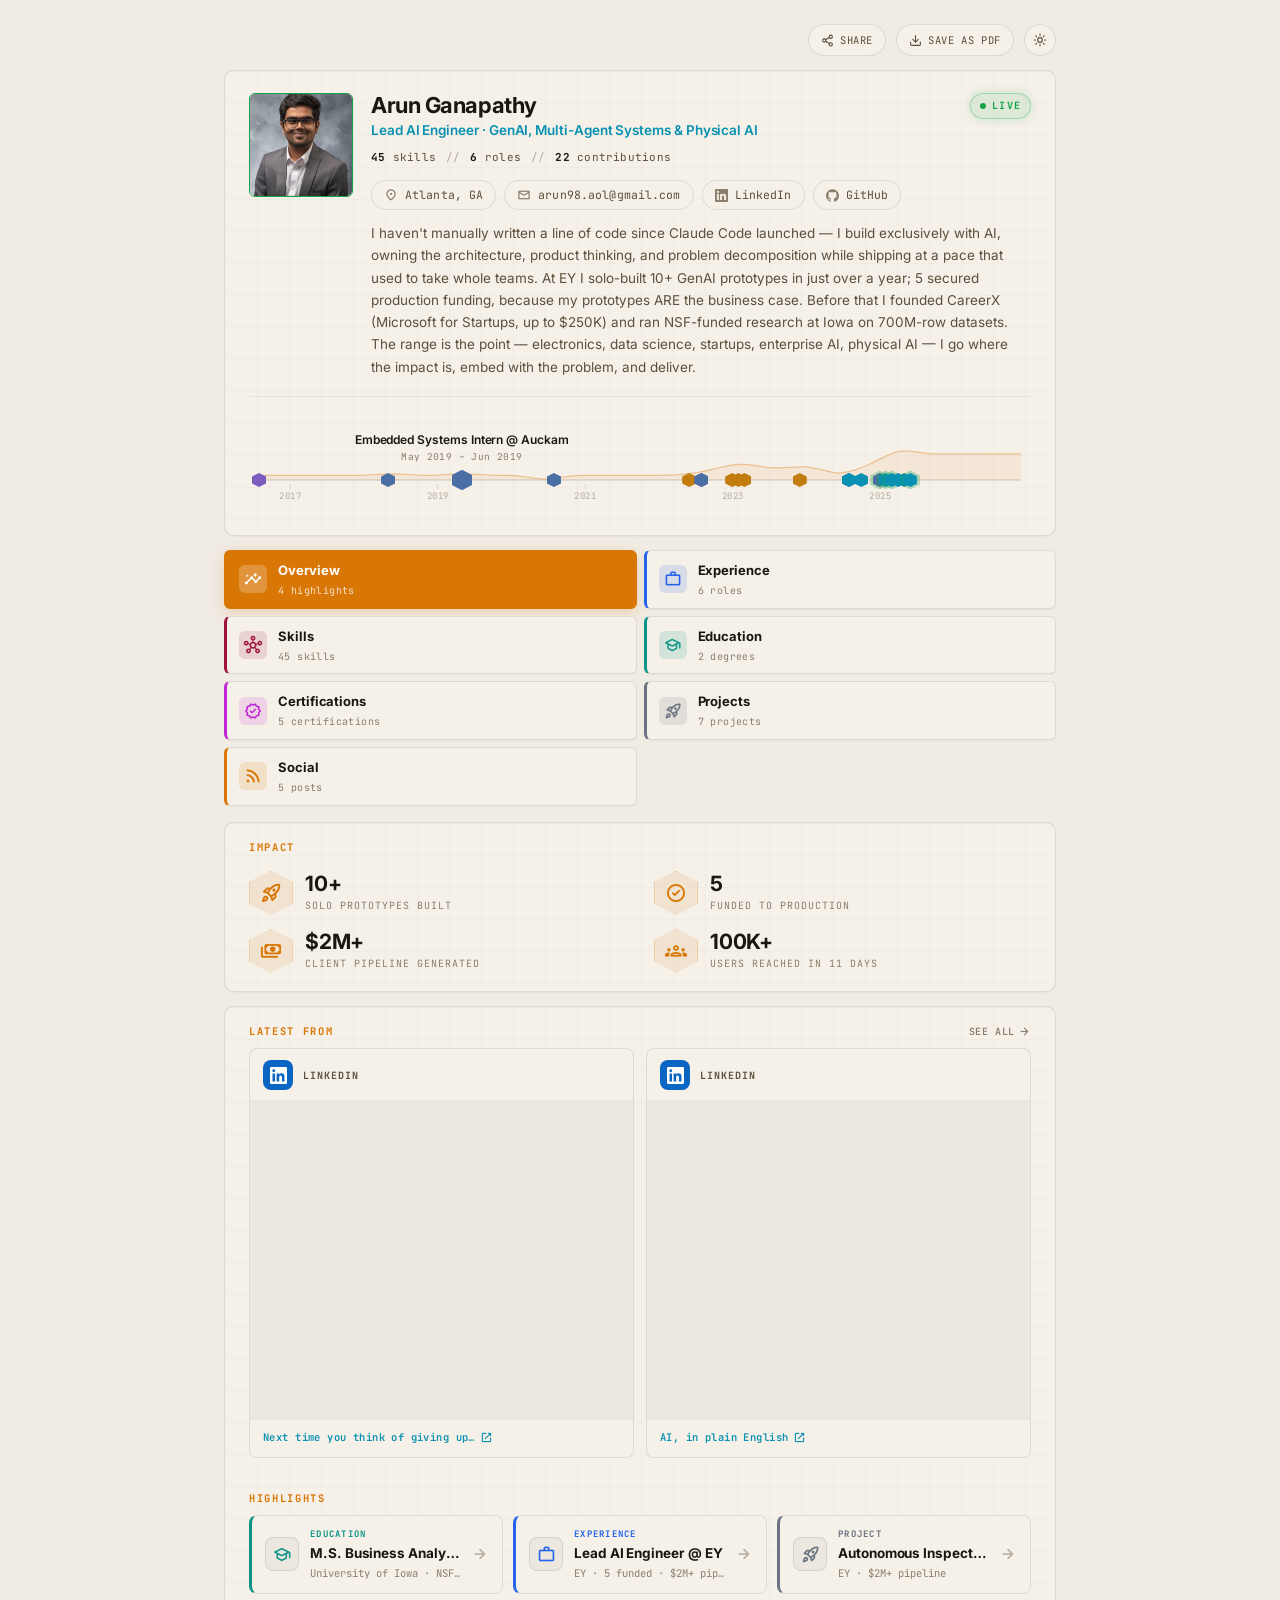
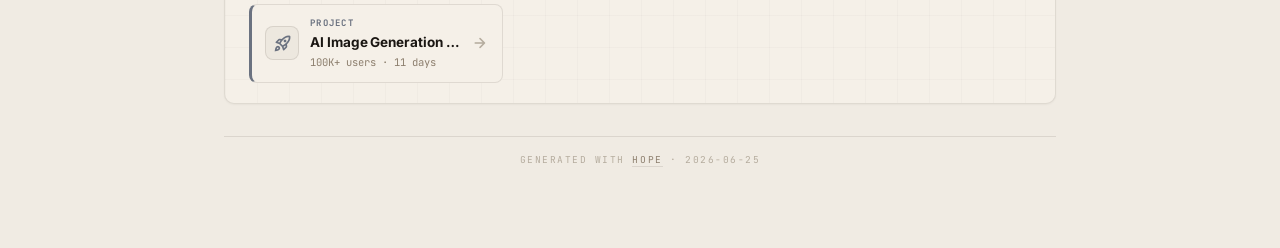
==== commit d2676539: "Update portfolio: timeline density peaks + LinkedIn posts + honest captions + embed-fallback fix" ====
--- a/index.html
+++ b/index.html
@@ -40,8 +40,8 @@
     "name": "Arun Ganapathy",
     "jobTitle": "Lead AI Engineer · GenAI, Multi-Agent Systems & Physical AI",
     "description": "Lead AI Engineer who ships production GenAI from zero — solo-built 10+ enterprise prototypes at EY (5 funded to production, $2M+ in client pipeline). Forward-deployed by instinct: he embeds with the problem, prototypes, and turns ambiguous client briefs into shipped systems.",
-    "url": "https://oneconsciousness.github.io/",
-    "image": "https://oneconsciousness.github.io/og-image.png",
+    "url": "",
+    "image": "",
     "sameAs": [
       "https://linkedin.com/in/oneconsciousness",
       "https://github.com/oneconsciousness"
--- a/portfolio.css
+++ b/portfolio.css
@@ -694,6 +694,10 @@
 .overview-latest { display: grid; grid-template-columns: repeat(2, minmax(0, 1fr)); gap: 12px; align-items: stretch; }
 .overview-latest .social-card { display: flex; flex-direction: column; }
 .overview-latest .social-cls-profile .social-profile { flex: 1; }
+/* Failed embed (issue #7): release the reserved height so the card collapses to
+   its link instead of leaving dead space, and don't stretch it in the 2-up strip. */
+.social-cls-failed .social-embed { min-height: 0; }
+.overview-latest .social-card.social-cls-failed { align-self: start; }
 .overview-highlights { display: grid; grid-template-columns: repeat(auto-fit, minmax(240px, 1fr)); gap: 10px; }
 .feature-card { display: flex; align-items: center; gap: 11px; padding: 12px 13px; background: var(--card-bg); border: 1px solid var(--border-default); border-left: 3px solid var(--accent); border-radius: var(--radius-card); text-decoration: none; transition: border-color 0.15s, background 0.15s, transform 0.15s, box-shadow 0.25s; }
 .feature-card:hover { background: var(--card-bg-hover); transform: translateY(-1px); }
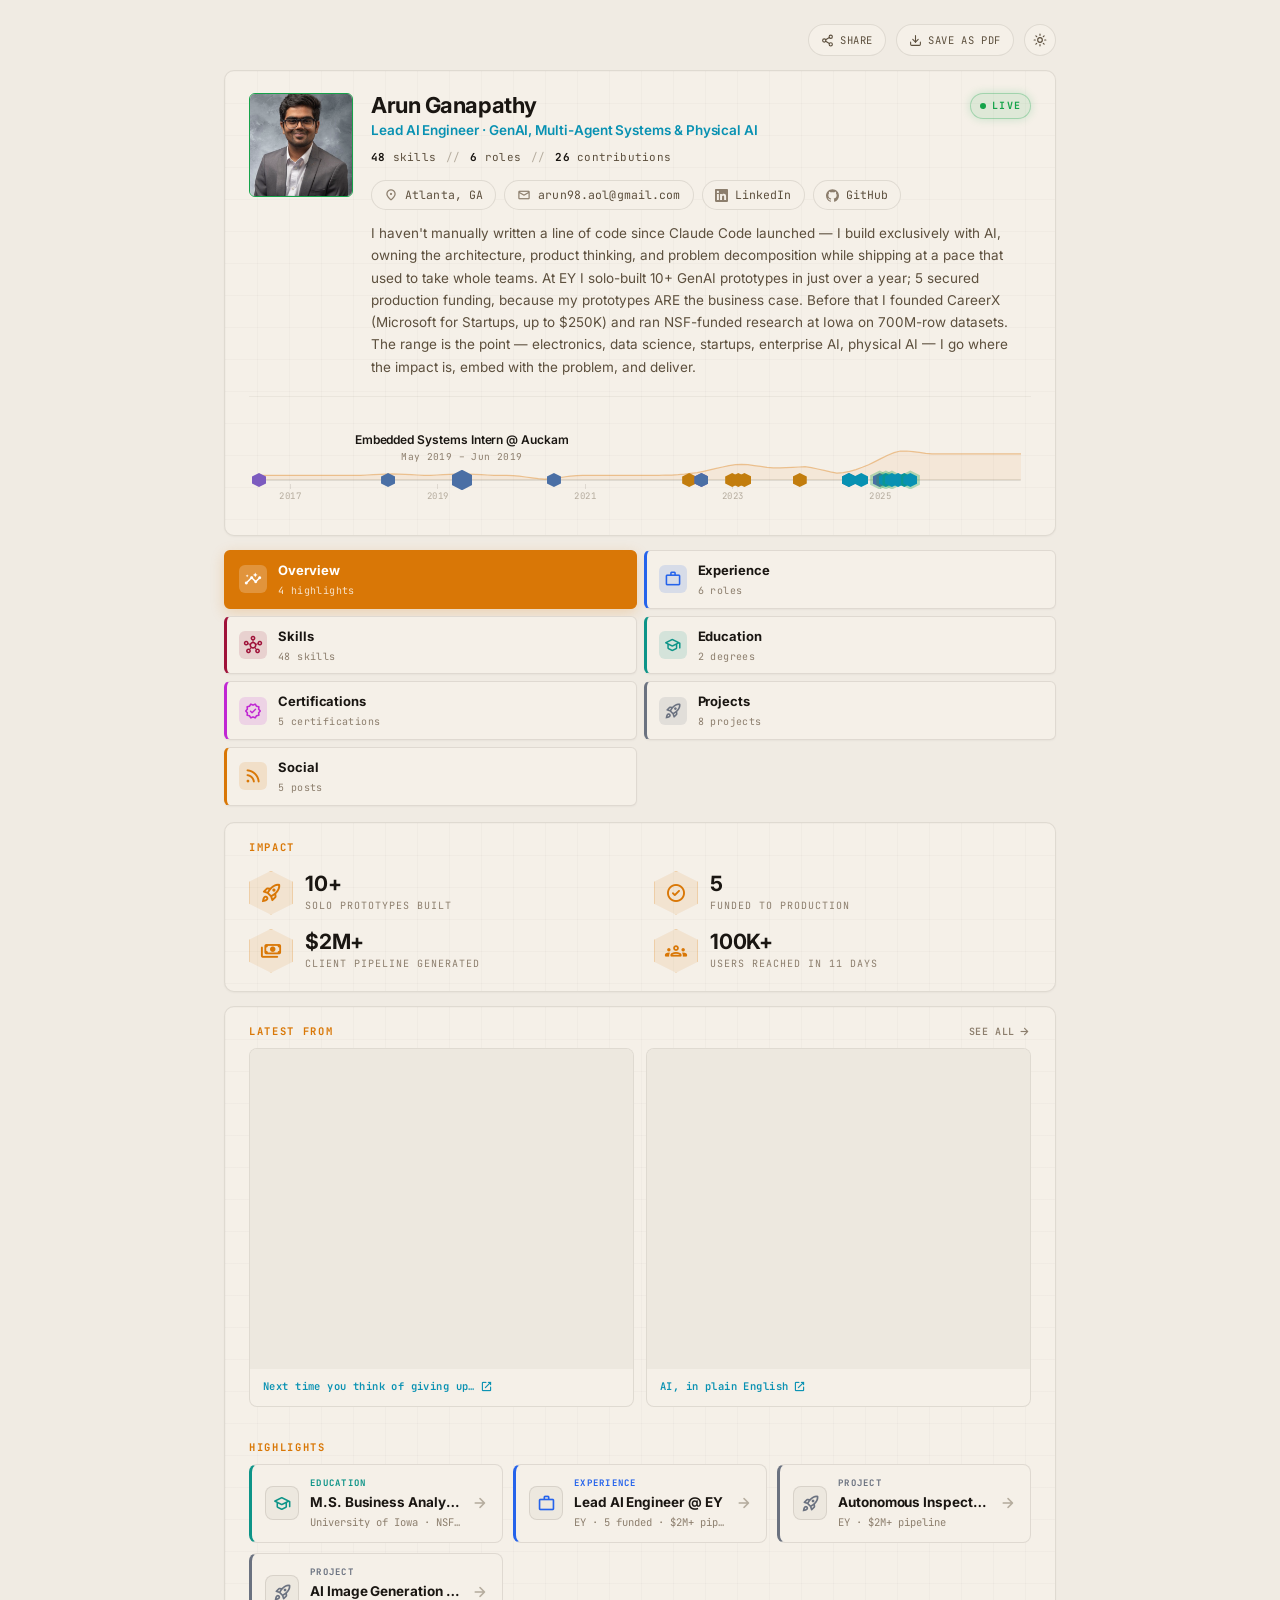
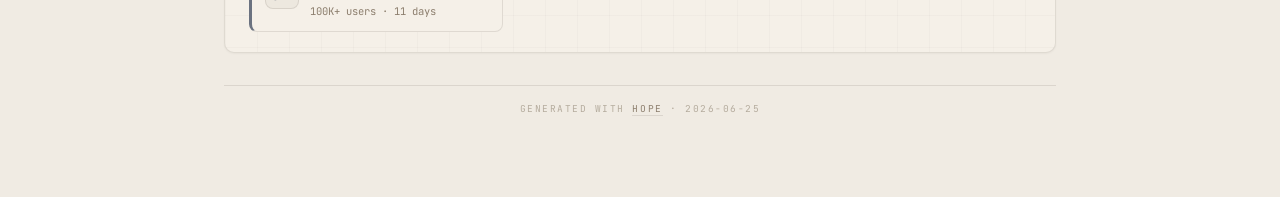
==== commit 07586913: "Resume export gains content options: highlights, top 5, complete The export dialog's new Content row" ====
--- a/index.html
+++ b/index.html
@@ -224,6 +224,26 @@
         </label>
       </div>
     </fieldset>
+    <fieldset class="export-group" id="export-content-resume">
+      <legend class="export-group-label">Content</legend>
+      <div class="export-opts">
+        <label class="export-opt">
+          <input type="radio" name="export-content-resume" value="highlights" checked />
+          <span class="opt-name">Highlights<span class="opt-tag">Recommended</span></span>
+          <span class="opt-desc">The curated short list — top moments only.</span>
+        </label>
+        <label class="export-opt">
+          <input type="radio" name="export-content-resume" value="top5" />
+          <span class="opt-name">Top 5 / role</span>
+          <span class="opt-desc">Every role, five strongest contributions each.</span>
+        </label>
+        <label class="export-opt">
+          <input type="radio" name="export-content-resume" value="complete" />
+          <span class="opt-name">Complete</span>
+          <span class="opt-desc">Every role, every contribution. May span multiple pages.</span>
+        </label>
+      </div>
+    </fieldset>
     <div class="export-actions">
       <button class="export-cancel" type="button" data-export-close>Cancel</button>
       <button id="export-confirm" class="export-confirm" type="button">Save as PDF</button>
--- a/portfolio.css
+++ b/portfolio.css
@@ -146,7 +146,7 @@
      carried by the existing 1px borders. (!important where the component's
      own rule sets a literal shadow later in source order.) */
   :root { --accent-orange-glow: none; --accent-emerald-glow: none; --shadow-sm: none; --shadow-md: none; }
-  .live-pill, .active-pill, .metric-badge, .metric-badge.achieved,
+  .live-pill, .active-pill,
   .skill-cat-header .ledge { box-shadow: none !important; }
   /* Scanlines stay (they're brand) — but as a pre-tiled 1×3 PNG with the
      light-theme --scan-line color baked in (print forces light), instead of a
@@ -219,17 +219,16 @@
   body.print-doc-portfolio.print-style-ink .live-pill,
   body.print-doc-portfolio.print-style-ink .active-pill { background: transparent; border-color: #c8c8c8; color: #111; box-shadow: none; }
   body.print-doc-portfolio.print-style-ink .live-pill .dot { background: #111; animation: none; }
-  body.print-doc-portfolio.print-style-ink .metric-badge { box-shadow: none; }
   body.print-doc-portfolio.print-style-ink .skill-chip { background: transparent !important; color: #111 !important; border-color: #c8c8c8 !important; }
-  body.print-doc-portfolio.print-style-ink .contrib { border-left-color: #111; }
-  body.print-doc-portfolio.print-style-ink .contrib-impact p { color: #333 !important; }
-  body.print-doc-portfolio.print-style-ink .contrib-impact .material-symbols-rounded { color: #555 !important; }
+  body.print-doc-portfolio.print-style-ink .contrib::before { background: #111; }
+  body.print-doc-portfolio.print-style-ink .metric-inline { color: #333; }
+  body.print-doc-portfolio.print-style-ink .contrib-impact { background: transparent !important; border-color: #c8c8c8 !important; color: #333 !important; }
+  body.print-doc-portfolio.print-style-ink .contrib-impact strong.m { color: #111 !important; }
   body.print-doc-portfolio.print-style-ink .group-header .material-symbols-rounded,
   body.print-doc-portfolio.print-style-ink .group-header .title { color: #333 !important; }
   body.print-doc-portfolio.print-style-ink .group-header .bar { background: #d8d8d8 !important; }
   body.print-doc-portfolio.print-style-ink .hex-kpi .hex { background: transparent; border-color: #c8c8c8; color: #111; }
   body.print-doc-portfolio.print-style-ink .org-fallback { background: #f2f2f2; border-color: #cfcfcf; color: #111; }
-  body.print-doc-portfolio.print-style-ink .competency { color: #333; border-bottom-color: #999; }
   /* filter: grayscale rasterizes everything it touches in the print pipeline —
      allowed ONLY on true raster images (cost bounded to their own pixels),
      never on anything containing text or vector fills. The level-bar segs are
@@ -240,8 +239,10 @@
   body.print-doc-portfolio.print-style-ink .level-bar .seg { background: #555 !important; }
   body.print-doc-portfolio.print-style-ink .skill-cat-header .ledge { box-shadow: none; }
   body.print-doc-portfolio.print-style-ink .skill-cat { --cat-color: #333 !important; }
-  /* Hardcoded rgba contrib type-icon accents bypass the token swap — force monochrome. */
-  body.print-doc-portfolio.print-style-ink .contrib-head .type-icon { color: #555 !important; }
+  /* Radar in ink: crisp mono outline, no tint fill; the web rings follow
+     --border-default (#cfcfcf) so the chart still reads on white. */
+  body.print-doc-portfolio.print-style-ink .skill-radar-poly { fill: transparent !important; stroke: #111 !important; }
+  body.print-doc-portfolio.print-style-ink .skill-radar-dot { fill: #111 !important; }
 
   /* ── PORTFOLIO · SHOWCASE — designer-forward (Behance-inspired): bigger
         display type for the name + section openers, more whitespace, color
@@ -569,7 +570,7 @@
 .item-card.expanded .chevron { transform: rotate(180deg); color: var(--accent-orange); }
 .chevron .material-symbols-rounded { font-size: 18px; }
 .item-body { max-height: 0; overflow: hidden; transition: max-height 0.3s ease-out; }
-.item-card.expanded .item-body { max-height: 1500px; }
+.item-card.expanded .item-body { max-height: 5000px; }
 .item-body-inner { padding: 0 19px 18px 19px; display: flex; flex-direction: column; gap: 14px; }
 .item-divider { height: 1px; background: linear-gradient(90deg, var(--accent-cyan-edge), var(--border-default), transparent); margin: 2px 0 4px; }
 
@@ -585,38 +586,22 @@
 .group-header.lead .title { color: rgba(124,91,191,0.90); }
 .group-header.lead .bar { background: rgba(124,91,191,0.25); }
 
-.contrib { position: relative; background: var(--surface-2); border: 1px solid var(--border-default); border-left: 3px solid var(--accent-cyan); border-radius: var(--radius-tight); padding: 12px 14px; }
-.contrib.lead { border-left-color: var(--accent-violet); }
-.contrib-head { display: flex; align-items: center; gap: 8px; flex-wrap: wrap; margin-bottom: 8px; }
-.contrib-num { font-family: var(--font-mono); font-size: 11.5px; font-weight: 700; color: var(--text-dim); letter-spacing: 0.02em; }
-.contrib-head .type-icon { font-size: 14px; }
-.contrib.ic .contrib-head .type-icon { color: rgba(8,145,178,0.65); }
-.contrib.lead .contrib-head .type-icon { color: rgba(124,91,191,0.65); }
-.contrib-domain { font-family: var(--font-mono); font-size: 10.5px; color: var(--text-muted); text-transform: uppercase; letter-spacing: 0.10em; }
-.scope-badge { display: inline-flex; align-items: center; padding: 1px 7px; background: var(--accent-violet-bg); border: 1px solid var(--accent-violet-edge); border-radius: var(--radius-tight); color: var(--accent-violet); font-family: var(--font-mono); font-size: 10px; font-weight: 600; text-transform: uppercase; letter-spacing: 0.10em; }
-.metric-badge { margin-left: auto; display: inline-flex; align-items: center; gap: 5px; padding: 2px 8px; background: var(--accent-emerald-bg); border: 1px solid var(--accent-emerald-edge); border-radius: var(--radius-tight); font-family: var(--font-mono); box-shadow: var(--accent-emerald-glow); }
-.metric-badge.achieved { background: var(--accent-cyan-soft); border-color: var(--accent-cyan-edge); box-shadow: 0 0 10px rgba(8,145,178,0.20); }
-.metric-badge .val { font-size: 12px; font-weight: 700; color: var(--accent-emerald); }
-.metric-badge .arrow { font-size: 11px; color: var(--accent-emerald); opacity: 0.7; }
-.metric-badge .subj { font-size: 10.5px; color: var(--accent-emerald); opacity: 0.85; letter-spacing: 0.04em; }
-.metric-badge.achieved .val, .metric-badge.achieved .arrow, .metric-badge.achieved .subj { color: var(--accent-cyan); }
-.contrib-action { margin: 0 0 6px; color: var(--text-secondary); font-size: 13.5px; line-height: 1.6; }
-.contrib-impact { display: flex; align-items: flex-start; gap: 6px; margin-bottom: 4px; }
-.contrib-impact .material-symbols-rounded { font-size: 12px; color: rgba(22,163,74,0.60); margin-top: 3px; flex-shrink: 0; }
-.contrib-impact p { margin: 0; font-size: 13px; line-height: 1.55; color: rgba(22,163,74,0.95); }
-[data-theme="dark"] .contrib-impact p { color: rgba(52,213,114,0.95); }
-.contrib-skills { display: flex; flex-wrap: wrap; gap: 5px; margin-top: 8px; }
-.skill-chip { font-family: var(--font-mono); font-size: 10.5px; font-weight: 500; padding: 2px 8px; border-radius: var(--radius-pill); background: var(--accent-orange-bg); color: var(--accent-orange); border: 1px solid rgba(217,119,6,0.22); letter-spacing: 0.02em; }
-.skill-chip[data-cat="design"], .skill-chip[data-cat="creative"] { background: rgba(34,211,238,0.10); color: #0E7490; border-color: rgba(34,211,238,0.30); }
-.skill-chip[data-cat="methodology"], .skill-chip[data-cat="methods"] { background: rgba(244,114,182,0.10); color: #BE185D; border-color: rgba(244,114,182,0.30); }
-.skill-chip[data-cat="soft"], .skill-chip[data-cat="interpersonal"] { background: rgba(251,191,36,0.12); color: #B45309; border-color: rgba(251,191,36,0.30); }
-.skill-chip[data-cat="domain"] { background: rgba(129,140,248,0.10); color: #4338CA; border-color: rgba(129,140,248,0.30); }
-.skill-chip[data-cat="programming"] { background: rgba(52,211,153,0.10); color: #047857; border-color: rgba(52,211,153,0.30); }
-.skill-chip[data-cat="analytical"] { background: rgba(251,146,60,0.10); color: #C2410C; border-color: rgba(251,146,60,0.30); }
-.skill-chip[data-cat="languages"] { background: rgba(167,139,250,0.10); color: #6D28D9; border-color: rgba(167,139,250,0.30); }
-.skill-chip[data-cat="tools"] { background: rgba(56,189,248,0.10); color: #0369A1; border-color: rgba(56,189,248,0.30); }
-.contrib-competencies { display: flex; flex-wrap: wrap; gap: 6px; margin-top: 6px; }
-.competency { font-family: var(--font-mono); font-size: 10px; text-transform: uppercase; letter-spacing: 0.06em; color: var(--text-muted); border-bottom: 1px solid var(--text-dim); padding: 0 1px 1px; }
+/* Contribution bullets — recruiter-first: a dot, the sentence, the emerald
+   result (figures bolded), one calm row of skills. Two colors total: text +
+   emerald for metrics, cyan-tint for skills. The old head row (num / icon /
+   domain / scope / boxed metric) and competencies are gone from the view. */
+.contrib { position: relative; padding: 2px 0 2px 18px; }
+.contrib::before { content: ""; position: absolute; left: 2px; top: 0.58em; width: 7px; height: 7px; border-radius: 50%; background: var(--accent-cyan); opacity: 0.8; }
+.contrib.lead::before { background: var(--accent-violet); }
+.contrib-action { margin: 0; color: var(--text-primary); font-size: 13.5px; line-height: 1.6; }
+.metric-inline { color: var(--accent-emerald); font-weight: 650; white-space: nowrap; }
+/* V5 · soft slab — the result sits in a faint tinted panel, contained and deliberate. */
+.contrib-impact { margin: 6px 0 0; padding: 6px 10px; border-radius: 7px; background: rgba(16,185,129,0.07); border: 1px solid rgba(16,185,129,0.14); font-size: 12.5px; line-height: 1.55; color: #065f46; }
+.contrib-impact strong.m { font-weight: 700; }
+[data-theme="dark"] .contrib-impact { background: rgba(52,213,114,0.08); border-color: rgba(52,213,114,0.16); color: rgba(110,231,160,0.95); }
+[data-theme="dark"] .contrib-impact strong.m { color: rgba(134,239,172,1); }
+.contrib-skills { display: flex; flex-wrap: wrap; gap: 5px; margin-top: 7px; }
+.skill-chip { font-family: var(--font-mono); font-size: 10.5px; font-weight: 500; padding: 2px 8px; border-radius: var(--radius-pill); background: var(--accent-cyan-soft, rgba(8,145,178,0.08)); color: var(--accent-cyan); border: 1px solid rgba(8,145,178,0.22); letter-spacing: 0.02em; }
 /* Optional project link (repo / live site / writeup) in a project card body. */
 .project-link-row { margin-top: 8px; }
 .project-link { display: inline-flex; align-items: center; gap: 5px; font-family: var(--font-mono); font-size: 11.5px; color: var(--accent-cyan); text-decoration: none; transition: opacity 0.2s; }
@@ -631,6 +616,21 @@
 .skill-cat-header .name { font-family: var(--font-mono); font-size: 11px; font-weight: 700; text-transform: uppercase; letter-spacing: 0.16em; color: var(--cat-color, var(--accent-cyan)); opacity: 0.92; }
 .skill-cat-header .count { font-family: var(--font-mono); font-size: 10.5px; color: var(--text-dim); }
 .skill-grid { display: grid; grid-template-columns: repeat(auto-fit, minmax(220px, 1fr)); gap: 6px; }
+
+/* ── Skills radar — optional spider chart above the level-bar HUD ─────────
+   Inline SVG built by renderSkillRadar(); EVERY color is a token so light /
+   dark / ink track automatically (the radar carries no hex). Static (no
+   animation) → inherits the pane's .materialize entrance, so prefers-reduced-
+   motion is already honored. */
+.skill-radar-wrap { display: flex; justify-content: center; margin: 4px 0 24px; }
+.skill-radar { width: 100%; max-width: 440px; height: auto; overflow: visible; }
+.skill-radar-web { fill: none; stroke: var(--border-default); stroke-width: 1; vector-effect: non-scaling-stroke; }
+.skill-radar-axis { fill: none; stroke: var(--border-subtle); stroke-width: 1; vector-effect: non-scaling-stroke; }
+.skill-radar-poly { fill: color-mix(in srgb, var(--accent-orange) 14%, transparent); stroke: var(--accent-orange); stroke-width: 2; stroke-linejoin: round; vector-effect: non-scaling-stroke; }
+.skill-radar-dot { fill: var(--accent-orange); }
+.skill-radar-dot.is-hot { stroke: var(--card-bg); stroke-width: 1.5; }
+.skill-radar-label { font-family: var(--font-mono); font-size: 9.5px; font-weight: 600; letter-spacing: 0.04em; text-transform: uppercase; fill: var(--text-secondary); }
+.skill-radar-label.is-hot { fill: var(--accent-orange); }
 
 /* ── Social Feed (optional app) ─── cards JS-rendered by portfolio.js into
    #social-grid. Two templates: EMBED cards (live media) + branded PROFILE
@@ -665,6 +665,26 @@
 .social-embed-static { display: flex; align-items: center; justify-content: center; gap: 8px; min-height: 92px; padding: 18px; text-decoration: none; color: var(--text-muted); font-family: var(--font-mono); font-size: 11px; letter-spacing: 0.08em; text-transform: uppercase; background: var(--surface-2); border-top: 1px solid var(--border-default); transition: color 0.15s, background 0.15s; }
 .social-embed-static:hover { color: var(--accent-orange); background: var(--accent-orange-bg); }
 .social-embed-static .material-symbols-rounded { font-size: 18px; }
+/* Self-branding live embeds (LinkedIn, Instagram, X, TikTok, players, …) already
+   show the platform + author INSIDE the embed, so once the embed paints the top
+   .social-head chip is pure redundancy — hide it. Static / profile cards and the
+   failed-embed fallback (.social-cls-failed, no .social-embed-ok) keep the head;
+   so do the weak-branding exceptions (youtube/medium/dribbble/behance/figma/loom,
+   never flagged .social-selfbrand). */
+.social-selfbrand.social-embed-ok .social-head { display: none; }
+/* FAILED-EMBED fallback — when an embed never paints (routine for tokenless
+   Instagram/X widgets) JS clears the reserved min-height and flags the card
+   .social-cls-failed, so it collapses to this brand-tinted link tile instead
+   of leaving dead space. The head (chip + caption) above already carries the
+   post content; this row is the intentional "View on …" call-to-action. */
+.social-cls-failed .social-embed { min-height: 0; background: transparent; }
+.social-cls-failed .social-link { display: none; }
+.social-embed-fallback { display: flex; align-items: center; justify-content: space-between; gap: 10px; padding: 11px 13px 12px; text-decoration: none; border-top: 1px solid var(--border-default); background: var(--surface-2); font-family: var(--font-mono); font-size: 11px; font-weight: 600; letter-spacing: 0.06em; text-transform: uppercase; color: var(--brand); transition: background 0.15s; }
+.social-embed-fallback:hover { background: var(--accent-orange-bg); }
+.social-embed-fallback-cta { display: inline-flex; align-items: center; gap: 7px; min-width: 0; }
+.social-embed-fallback-cta .material-symbols-rounded { font-size: 16px; }
+.social-embed-fallback .social-go { color: var(--text-dim); font-size: 18px; }
+.social-embed-fallback:hover .social-go { color: var(--brand); transform: translate(2px, -2px); }
 .social-link { display: inline-flex; align-items: center; gap: 5px; padding: 9px 13px 11px; font-family: var(--font-mono); font-size: 10.5px; font-weight: 600; letter-spacing: 0.04em; color: var(--accent-cyan); text-decoration: none; transition: color 0.15s; }
 .social-link .ext { font-size: 13px; }
 .social-link:hover { color: var(--accent-orange); }
@@ -694,10 +714,6 @@
 .overview-latest { display: grid; grid-template-columns: repeat(2, minmax(0, 1fr)); gap: 12px; align-items: stretch; }
 .overview-latest .social-card { display: flex; flex-direction: column; }
 .overview-latest .social-cls-profile .social-profile { flex: 1; }
-/* Failed embed (issue #7): release the reserved height so the card collapses to
-   its link instead of leaving dead space, and don't stretch it in the 2-up strip. */
-.social-cls-failed .social-embed { min-height: 0; }
-.overview-latest .social-card.social-cls-failed { align-self: start; }
 .overview-highlights { display: grid; grid-template-columns: repeat(auto-fit, minmax(240px, 1fr)); gap: 10px; }
 .feature-card { display: flex; align-items: center; gap: 11px; padding: 12px 13px; background: var(--card-bg); border: 1px solid var(--border-default); border-left: 3px solid var(--accent); border-radius: var(--radius-card); text-decoration: none; transition: border-color 0.15s, background 0.15s, transform 0.15s, box-shadow 0.25s; }
 .feature-card:hover { background: var(--card-bg-hover); transform: translateY(-1px); }
@@ -934,12 +950,14 @@
 .tl-track { position: absolute; left: 0; right: 0; top: 50%; height: 2px; margin-top: -1px; border-radius: var(--radius-pill); background: var(--border-default); }
 .tl-tick { position: absolute; top: calc(50% + 4px); width: 1px; height: 5px; background: var(--border-default); }
 .tl-tick-year { position: absolute; top: 6px; left: 50%; transform: translateX(-50%); font-family: var(--font-mono); font-size: 9px; color: var(--text-dim); letter-spacing: 0.06em; }
-/* The ridge — the density silhouette under the nodes ("mountain peaks"):
-   busy eras rise, quiet stretches stay near the baseline; a single-thread
-   career renders flat (portfolio.js skips the SVG entirely). Vector + tokens:
-   prints crisp, the dark theme swaps it, ink's monochrome token override
-   covers it for free. Geometry pairs with RIDGE_H in portfolio.js — change
-   both together. */
+/* The ridge — the density silhouette BEHIND the flat nodes ("mountain peaks"):
+   busy eras rise, quiet stretches stay near the baseline. OPT-IN (issue #8):
+   drawn only when HOPE_DATA.timeline_ridge = true; otherwise portfolio.js skips
+   the SVG entirely and the timeline stays flat. Nodes never lift — the ridge is
+   a static backdrop (z-index 0, under the z-index 2 nodes). Vector + tokens:
+   prints crisp, the dark theme swaps it, ink's monochrome token override covers
+   it for free. Geometry pairs with RIDGE_H in portfolio.js — change both
+   together. */
 .tl-ridge { position: absolute; left: 0; right: 0; bottom: 50%; width: 100%; height: 30px; z-index: 0; overflow: visible; }
 .tl-ridge-fill { fill: var(--accent-orange); fill-opacity: 0.07; stroke: none; }
 .tl-ridge-line { fill: none; stroke: var(--accent-orange); stroke-opacity: 0.38; stroke-width: 1.25px; }
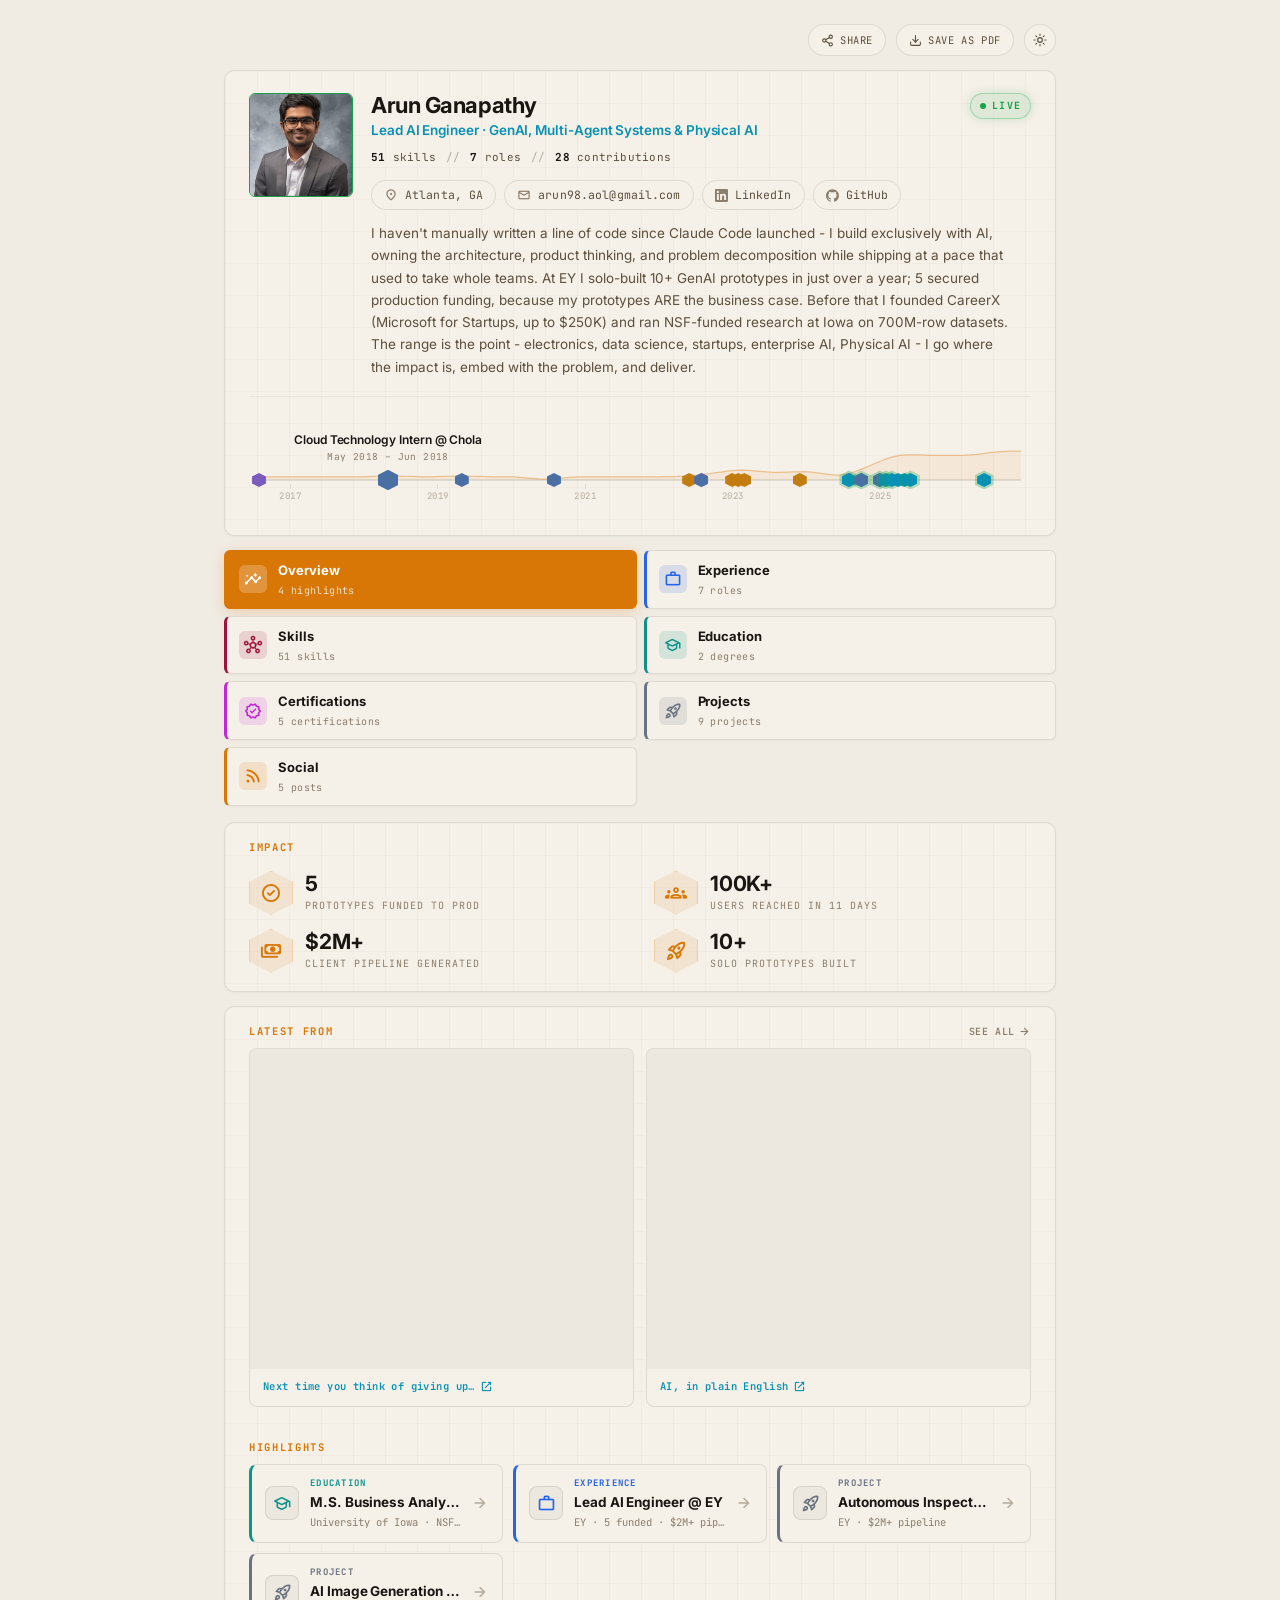
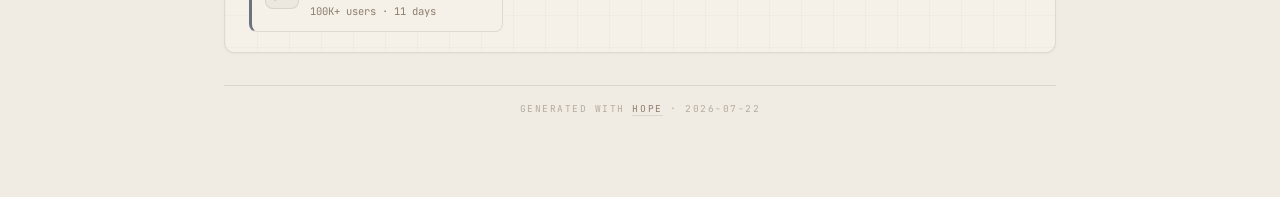
==== commit 6a389e70: "Update portfolio: AoL experience, 9 targeted resume modes, systems-first skills" ====
--- a/index.html
+++ b/index.html
@@ -4,42 +4,42 @@
 <meta charset="utf-8" />
 <meta name="viewport" content="width=device-width, initial-scale=1" />
 <title>Arun Ganapathy — Portfolio</title>
-<meta name="description" content="Lead AI Engineer who ships production GenAI from zero — solo-built 10+ enterprise prototypes at EY (5 funded to production, $2M+ in client pipeline). Forward-deployed by instinct: he embeds with the problem, prototypes, and turns ambiguous client briefs into shipped systems." />
+<meta name="description" content="Lead AI Engineer who ships production GenAI from zero - solo-built 10+ enterprise prototypes at EY (5 funded to production, $2M+ in client pipeline). Forward-deployed by instinct: he embeds with the problem, prototypes, and turns ambiguous client briefs into shipped systems." />
 <!-- Share target. Empty at generation time; the publish skill rewrites content=""
      to the live GitHub Pages URL (https://<owner>.github.io/<repo>/) before the
      final deploy push, so the Share button copies the canonical published link.
      Opened locally before publish, the button falls back to window.location.href. -->
 <meta name="hope:share-url" content="https://oneconsciousness.github.io/" />
-<!-- OG / link-preview meta — how this link unfurls rich on LinkedIn / X / WhatsApp.
+<!-- OG / link-preview meta - how this link unfurls rich on LinkedIn / X / WhatsApp.
      og:url, og:image and twitter:image ship empty; the publish skill stamps them with
      ABSOLUTE URLs (SITE_URL and SITE_URL + og-image.png) before the final deploy push.
      The 1200×630 og-image.png is screenshotted from the skill-generated share-card.html. -->
 <meta property="og:type" content="profile" />
 <meta property="og:title" content="Arun Ganapathy — Lead AI Engineer · GenAI, Multi-Agent Systems &amp; Physical AI" />
-<meta property="og:description" content="Lead AI Engineer who ships production GenAI from zero — solo-built 10+ enterprise prototypes at EY (5 funded to production, $2M+ in client pipeline). Forward-deployed by instinct: he embeds with the problem, prototypes, and turns ambiguous client briefs into shipped systems." />
+<meta property="og:description" content="Lead AI Engineer who ships production GenAI from zero - solo-built 10+ enterprise prototypes at EY (5 funded to production, $2M+ in client pipeline). Forward-deployed by instinct: he embeds with the problem, prototypes, and turns ambiguous client briefs into shipped systems." />
 <meta property="og:url" content="https://oneconsciousness.github.io/" />
 <meta property="og:image" content="https://oneconsciousness.github.io/og-image.png" />
 <meta property="og:image:width" content="1200" />
 <meta property="og:image:height" content="630" />
 <meta name="twitter:card" content="summary_large_image" />
 <meta name="twitter:title" content="Arun Ganapathy — Lead AI Engineer · GenAI, Multi-Agent Systems &amp; Physical AI" />
-<meta name="twitter:description" content="Lead AI Engineer who ships production GenAI from zero — solo-built 10+ enterprise prototypes at EY (5 funded to production, $2M+ in client pipeline). Forward-deployed by instinct: he embeds with the problem, prototypes, and turns ambiguous client briefs into shipped systems." />
+<meta name="twitter:description" content="Lead AI Engineer who ships production GenAI from zero - solo-built 10+ enterprise prototypes at EY (5 funded to production, $2M+ in client pipeline). Forward-deployed by instinct: he embeds with the problem, prototypes, and turns ambiguous client briefs into shipped systems." />
 <meta name="twitter:image" content="https://oneconsciousness.github.io/og-image.png" />
 <link rel="canonical" href="https://oneconsciousness.github.io/" />
 <!-- Provenance (disclosed, not hidden): a standards-based generator tag + a
      schema.org ProfilePage so recruiters/crawlers can read who made this and with what.
-     This is the user's file under MIT — see the footer note; it's theirs to keep or remove. -->
-<meta name="generator" content="Hope — github.com/oneconsciousness/job-hunt-with-hope" />
+     This is the user's file under MIT - see the footer note; it's theirs to keep or remove. -->
+<meta name="generator" content="Hope - github.com/oneconsciousness/job-hunt-with-hope" />
 <script type="application/ld+json">
 {
   "@context": "https://schema.org",
   "@type": "ProfilePage",
-  "dateCreated": "2026-06-25",
+  "dateCreated": "2026-07-22",
   "about": {
     "@type": "Person",
     "name": "Arun Ganapathy",
     "jobTitle": "Lead AI Engineer · GenAI, Multi-Agent Systems & Physical AI",
-    "description": "Lead AI Engineer who ships production GenAI from zero — solo-built 10+ enterprise prototypes at EY (5 funded to production, $2M+ in client pipeline). Forward-deployed by instinct: he embeds with the problem, prototypes, and turns ambiguous client briefs into shipped systems.",
+    "description": "Lead AI Engineer who ships production GenAI from zero - solo-built 10+ enterprise prototypes at EY (5 funded to production, $2M+ in client pipeline). Forward-deployed by instinct: he embeds with the problem, prototypes, and turns ambiguous client briefs into shipped systems.",
     "url": "",
     "image": "",
     "sameAs": [
@@ -59,7 +59,7 @@
 <link rel="preconnect" href="https://fonts.gstatic.com" crossorigin>
 <link href="https://fonts.googleapis.com/css2?family=Inter:wght@400;500;600;700;800&family=JetBrains+Mono:wght@400;500;600;700&display=swap" rel="stylesheet">
 <link href="https://fonts.googleapis.com/css2?family=Material+Symbols+Rounded:opsz,wght,FILL,GRAD@20..48,400..700,0..1,-50..200" rel="stylesheet">
-<!-- Theme init — the ONE permitted inline script besides the JSON-LD above
+<!-- Theme init - the ONE permitted inline script besides the JSON-LD above
      (modular contract: references/design-tokens.md § "Modular structure").
      It must run inline in <head>, before first paint, so a saved dark theme
      never flashes light while portfolio.js (classic, end-of-body) loads.
@@ -78,12 +78,12 @@
 <div class="wrap" id="top">
 
   <!--
-    MOUNT-POINT OWNERSHIP (cross-file contract — canon §10):
+    MOUNT-POINT OWNERSHIP (cross-file contract - canon §10):
       .seo-fallback        → static stamped; renderIdentity REMOVES it (replaced by .identity-row)
       #identity-mount      → renderIdentity (builds .identity-row); #throughline is a DIRECT child here
       #print-toc-links     → renderPrintTOC
       .section-grid#section-grid-mount → renderSectionGrid (appends .section-btn INTO it; never nests a 2nd .section-grid)
-      <panes are appended DIRECTLY into .wrap by renderPanes — NO wrapper div>
+      <panes are appended DIRECTLY into .wrap by renderPanes - NO wrapper div>
       #footer-mount        → renderFooter
       #resume-view         → renderResumeView
     DIRECT-CHILD-OF-.wrap INVARIANT: .identity-card, .print-toc, every .section-pane,
@@ -93,7 +93,7 @@
       direct children (CSS L1098 .identity-card > .identity-row, L1105/1106 :has(> .tl-strip)).
   -->
 
-  <!-- TOPBAR: static chrome (share/PDF/theme) — IDs/SVGs stay, no content tokens -->
+  <!-- TOPBAR: static chrome (share/PDF/theme) - IDs/SVGs stay, no content tokens -->
   <div class="topbar materialize">
     <div class="share-wrap">
       <button id="share-btn" class="action-btn" type="button" aria-label="Share this portfolio" aria-haspopup="true" aria-expanded="false">
@@ -122,7 +122,7 @@
   <div class="seo-fallback">
     <h1>Arun Ganapathy</h1>
     <p>Lead AI Engineer · GenAI, Multi-Agent Systems &amp; Physical AI</p>
-    <p>I build production GenAI systems from zero and ship them fast — 10+ enterprise prototypes at EY, 5 funded to production. I go where the impact is and deliver.</p>
+    <p>I build production GenAI systems from zero and ship them fast - 10+ enterprise prototypes at EY, 5 funded to production. I go where the impact is and deliver.</p>
   </div>
 
   <!-- IDENTITY CARD: shell only; renderIdentity builds .identity-row, prepended before #throughline -->
@@ -156,10 +156,10 @@
      <style>, applies --resume-font (and floor-aware auto-fit --rfs when
      chosen) on #resume-view, closes, calls window.print(). Last choice
      persists in localStorage ('hope-resume-pref').
-     PORTFOLIO PDF — gated for the next release; re-enable by restoring the
+     PORTFOLIO PDF - gated for the next release; re-enable by restoring the
      Document fieldset (and the portfolio Style + Layout fieldsets that hung
-     off it). The print engine — continuous-mode JS, portfolio print styles,
-     print TOC, body-class plumbing — is kept intact; only this UI entry
+     off it). The print engine - continuous-mode JS, portfolio print styles,
+     print TOC, body-class plumbing - is kept intact; only this UI entry
      point is gone. The default no-class browser print (Cmd+P) still prints
      the paginated classic portfolio. -->
 <div id="export-modal" hidden role="dialog" aria-modal="true" aria-labelledby="export-modal-title">
@@ -175,7 +175,7 @@
         <label class="export-opt">
           <input type="radio" name="export-style-resume" value="classic" checked />
           <span class="opt-name">Classic<span class="opt-tag">Recommended</span></span>
-          <span class="opt-desc">Timeless serif résumé — black on white, single column.</span>
+          <span class="opt-desc">Timeless serif résumé - black on white, single column.</span>
         </label>
         <label class="export-opt">
           <input type="radio" name="export-style-resume" value="modern" />
@@ -185,7 +185,7 @@
         <label class="export-opt">
           <input type="radio" name="export-style-resume" value="compact" />
           <span class="opt-name">Compact</span>
-          <span class="opt-desc">Dense — fits more per page, never below the readability floor.</span>
+          <span class="opt-desc">Dense - fits more per page, never below the readability floor.</span>
         </label>
       </div>
     </fieldset>
@@ -230,7 +230,47 @@
         <label class="export-opt">
           <input type="radio" name="export-content-resume" value="highlights" checked />
           <span class="opt-name">Highlights<span class="opt-tag">Recommended</span></span>
-          <span class="opt-desc">The curated short list — top moments only.</span>
+          <span class="opt-desc">The curated short list - top moments only.</span>
+        </label>
+        <label class="export-opt">
+          <input type="radio" name="export-content-resume" value="mercury" />
+          <span class="opt-name">Mercury</span>
+          <span class="opt-desc">Curated for the Mercury AI Engineering role - tighter, smaller type.</span>
+        </label>
+        <label class="export-opt">
+          <input type="radio" name="export-content-resume" value="simplifiedq" />
+          <span class="opt-name">simplifiedQ</span>
+          <span class="opt-desc">Curated for the simplifiedQ Founding Engineer role.</span>
+        </label>
+        <label class="export-opt">
+          <input type="radio" name="export-content-resume" value="amex" />
+          <span class="opt-name">Amex</span>
+          <span class="opt-desc">Curated for the Amex AI Engineer III - Agentic AI role.</span>
+        </label>
+        <label class="export-opt">
+          <input type="radio" name="export-content-resume" value="bcg" />
+          <span class="opt-name">BCG</span>
+          <span class="opt-desc">Curated for BCG Platinion AI Tech Architect - AI Platforms.</span>
+        </label>
+        <label class="export-opt">
+          <input type="radio" name="export-content-resume" value="nvidia" />
+          <span class="opt-name">NVIDIA</span>
+          <span class="opt-desc">Curated for the NVIDIA Applied AI Engineer role (JR2018178).</span>
+        </label>
+        <label class="export-opt">
+          <input type="radio" name="export-content-resume" value="google" />
+          <span class="opt-name">Google</span>
+          <span class="opt-desc">Curated for a new Google AI engineering team (referral).</span>
+        </label>
+        <label class="export-opt">
+          <input type="radio" name="export-content-resume" value="bain" />
+          <span class="opt-name">Bain</span>
+          <span class="opt-desc">Curated for Bain AIS - Lead, AI Engineering.</span>
+        </label>
+        <label class="export-opt">
+          <input type="radio" name="export-content-resume" value="onepage" />
+          <span class="opt-name">One page</span>
+          <span class="opt-desc">The tightest cut - one page, top signal only.</span>
         </label>
         <label class="export-opt">
           <input type="radio" name="export-content-resume" value="top5" />
@@ -251,7 +291,7 @@
   </div>
 </div>
 
-<!-- Classic scripts only — no type=module, no fetch(), no import: the folder
+<!-- Classic scripts only - no type=module, no fetch(), no import: the folder
      must open perfectly by double-clicking index.html offline (file:// law,
      references/design-tokens.md § "Modular structure"). data.js loads first
      so window.HOPE_DATA exists before portfolio.js runs. -->
--- a/portfolio.css
+++ b/portfolio.css
@@ -97,7 +97,7 @@
    design survives, (2) expand every collapsed pane + card so the whole
    portfolio prints (not just the open tab), (3) keep cards intact across page
    breaks, and (4) drop the interactive chrome (topbar, chevrons). */
-@page { size: Letter; margin: 0.5in 0.55in; }
+@page { size: Letter; margin: 0.4in 0; }
 @media print {
   :root { color-scheme: light; }
   html, body { background: #fff !important; }
@@ -322,17 +322,17 @@
         rides --resume-font (the dialog's Font override). ── */
   body.print-doc-resume.print-style-classic #resume-view {
     font-family: var(--resume-font, Georgia, 'Charter', 'Times New Roman', serif);
-    font-size: calc(11pt * var(--rfs, 1)); line-height: 1.35; padding: 0.5in 0.45in;
+    font-size: calc(10pt * var(--rfs, 1)); line-height: 1.35; padding: 0.08in 0.55in 0.1in;
   }
-  body.print-doc-resume.print-style-classic #resume-view h1 { font-size: calc(22pt * var(--rfs, 1)); font-weight: 400; text-align: center; letter-spacing: 0.04em; }
-  body.print-doc-resume.print-style-classic .resume-headline { text-align: center; font-size: calc(11pt * var(--rfs, 1)); margin-top: 2pt; }
-  body.print-doc-resume.print-style-classic .resume-contact { text-align: center; font-size: calc(10pt * var(--rfs, 1)); margin-top: 3pt; }
+  body.print-doc-resume.print-style-classic #resume-view h1 { font-size: calc(21pt * var(--rfs, 1)); font-weight: 400; text-align: center; letter-spacing: 0.04em; }
+  body.print-doc-resume.print-style-classic .resume-headline { text-align: center; font-size: calc(10pt * var(--rfs, 1)); margin-top: 2pt; }
+  body.print-doc-resume.print-style-classic .resume-contact { text-align: center; font-size: calc(9pt * var(--rfs, 1)); margin-top: 3pt; }
   body.print-doc-resume.print-style-classic .resume-header { margin-bottom: 16pt; }
-  body.print-doc-resume.print-style-classic #resume-view h2 { font-size: calc(11pt * var(--rfs, 1)); font-weight: 700; text-transform: uppercase; letter-spacing: 0.10em; border-bottom: 0.75pt solid #111; padding-bottom: 2pt; margin: 14pt 0 6pt; }
-  body.print-doc-resume.print-style-classic #resume-view h3 { font-size: calc(11pt * var(--rfs, 1)); font-weight: 700; }
+  body.print-doc-resume.print-style-classic #resume-view h2 { font-size: calc(10pt * var(--rfs, 1)); font-weight: 700; text-transform: uppercase; letter-spacing: 0.10em; border-bottom: 0.75pt solid #111; padding-bottom: 2pt; margin: 14pt 0 6pt; }
+  body.print-doc-resume.print-style-classic #resume-view h3 { font-size: calc(10pt * var(--rfs, 1)); font-weight: 700; }
   body.print-doc-resume.print-style-classic .resume-entry { margin: 0 0 9pt; }
   body.print-doc-resume.print-style-classic .resume-org,
-  body.print-doc-resume.print-style-classic .resume-dates { font-size: calc(10.5pt * var(--rfs, 1)); font-style: italic; }
+  body.print-doc-resume.print-style-classic .resume-dates { font-size: calc(9.5pt * var(--rfs, 1)); font-style: italic; }
   body.print-doc-resume.print-style-classic #resume-view ul { margin: 3pt 0 0; padding-left: 14pt; }
   body.print-doc-resume.print-style-classic #resume-view li { margin: 0 0 2.5pt; }
   /* One bolded key sub-phrase per bullet (see #resume-view authoring comments). */
@@ -347,7 +347,7 @@
         Font sizes ride --rfs (floor 0.952); family rides --resume-font. ── */
   body.print-doc-resume.print-style-modern #resume-view {
     font-family: var(--resume-font, var(--font-sans));
-    font-size: calc(10.5pt * var(--rfs, 1)); line-height: 1.4; color: #1a1a1a; padding: 0.35in 0.45in;
+    font-size: calc(10.5pt * var(--rfs, 1)); line-height: 1.4; color: #1a1a1a; padding: 0.05in 0.55in 0.1in;
   }
   /* No negative letter-spacing anywhere in #resume-view — ATS-safety rule. */
   body.print-doc-resume.print-style-modern #resume-view h1 { font-size: calc(23pt * var(--rfs, 1)); font-weight: 700; color: #D97706; }
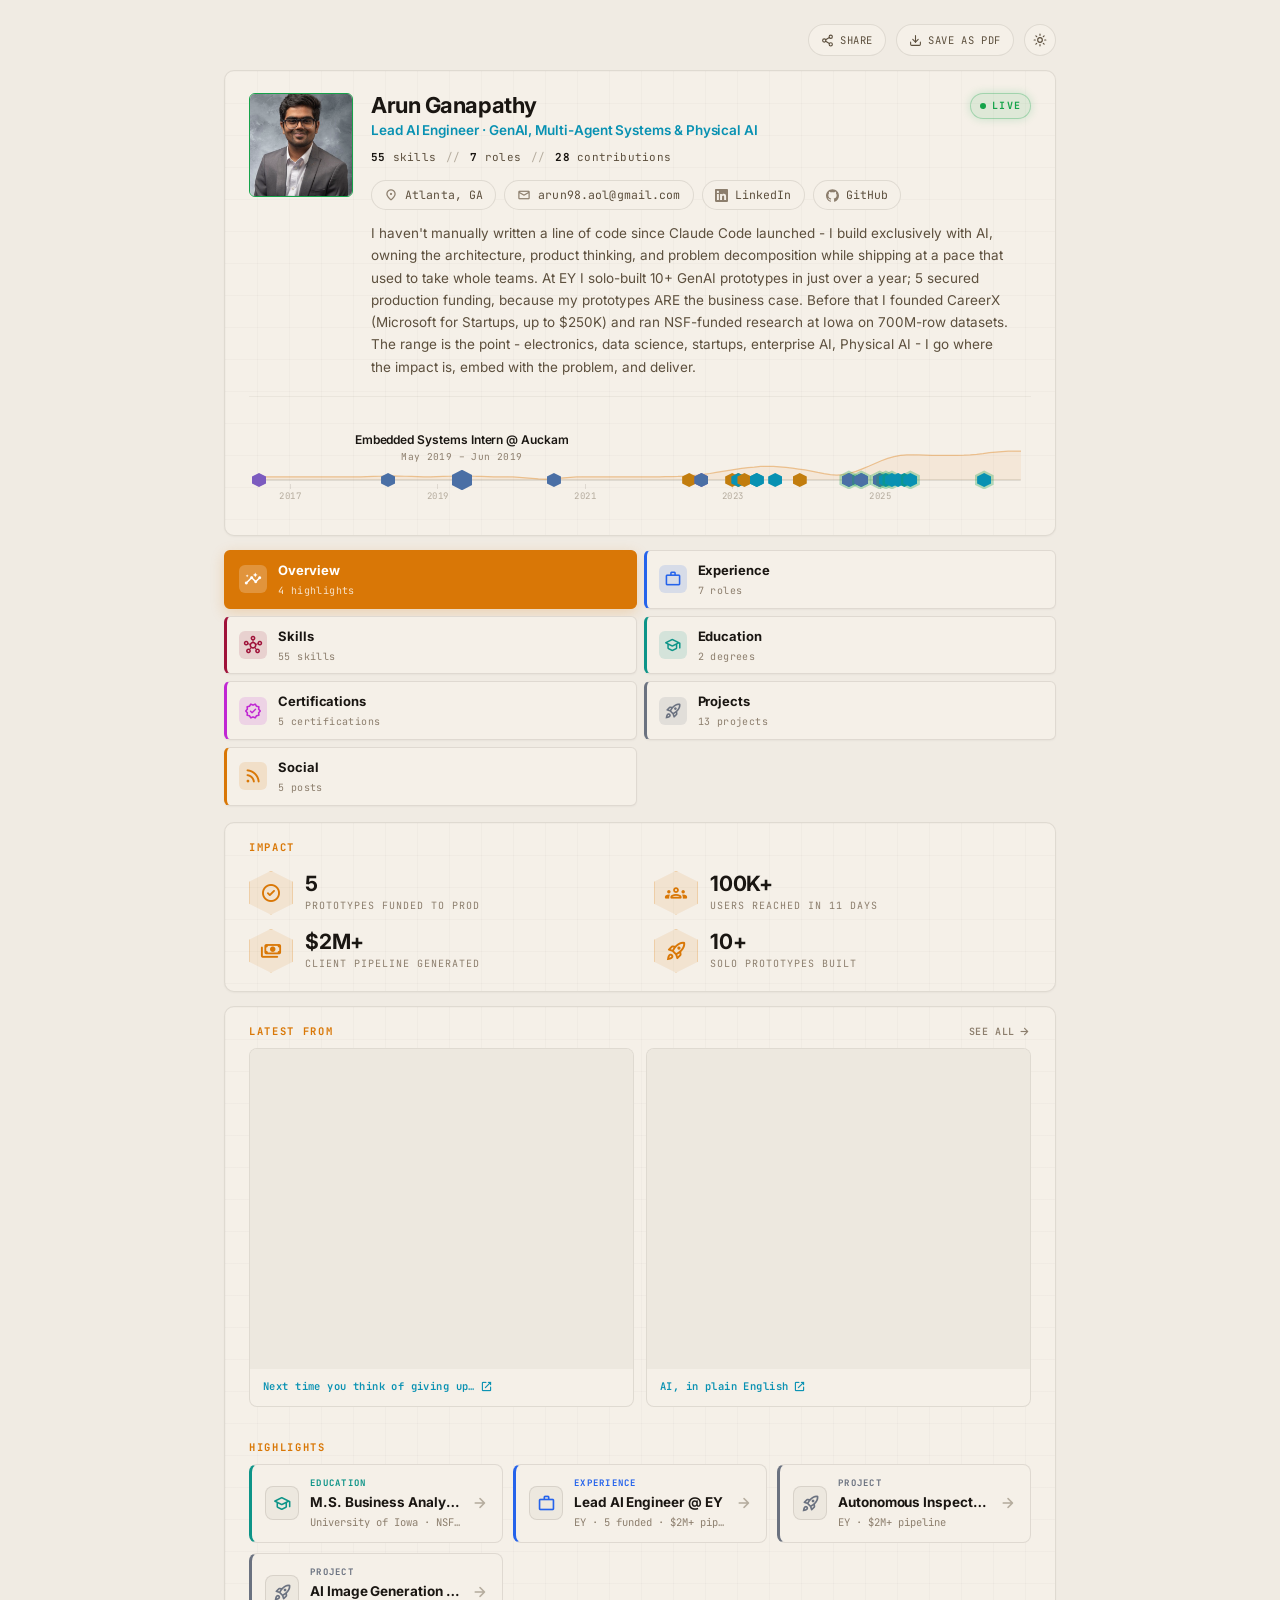
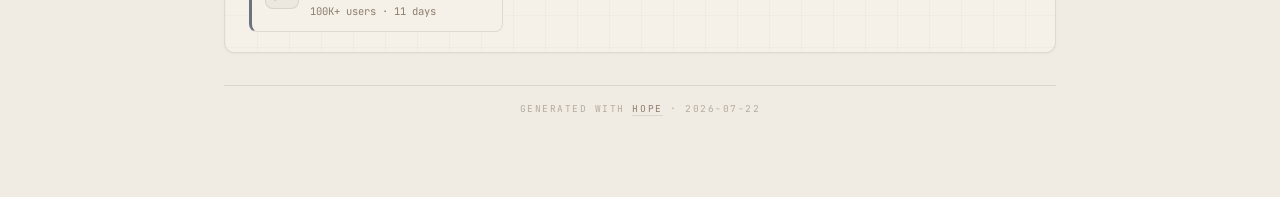
==== commit 57d6b8b4: "Portfolio: group projects (independent leads, company below), add 4 missing projects, company logos" ====
--- a/index.html
+++ b/index.html
@@ -268,6 +268,16 @@
           <span class="opt-desc">Curated for Bain AIS - Lead, AI Engineering.</span>
         </label>
         <label class="export-opt">
+          <input type="radio" name="export-content-resume" value="tmobile" />
+          <span class="opt-name">T-Mobile</span>
+          <span class="opt-desc">Curated for the T-Mobile AI Engineer roles.</span>
+        </label>
+        <label class="export-opt">
+          <input type="radio" name="export-content-resume" value="amexclassic" />
+          <span class="opt-name">Amex - metric at end</span>
+          <span class="opt-desc">Same content, old referral format: metric as a bold chip closing each line.</span>
+        </label>
+        <label class="export-opt">
           <input type="radio" name="export-content-resume" value="onepage" />
           <span class="opt-name">One page</span>
           <span class="opt-desc">The tightest cut - one page, top signal only.</span>
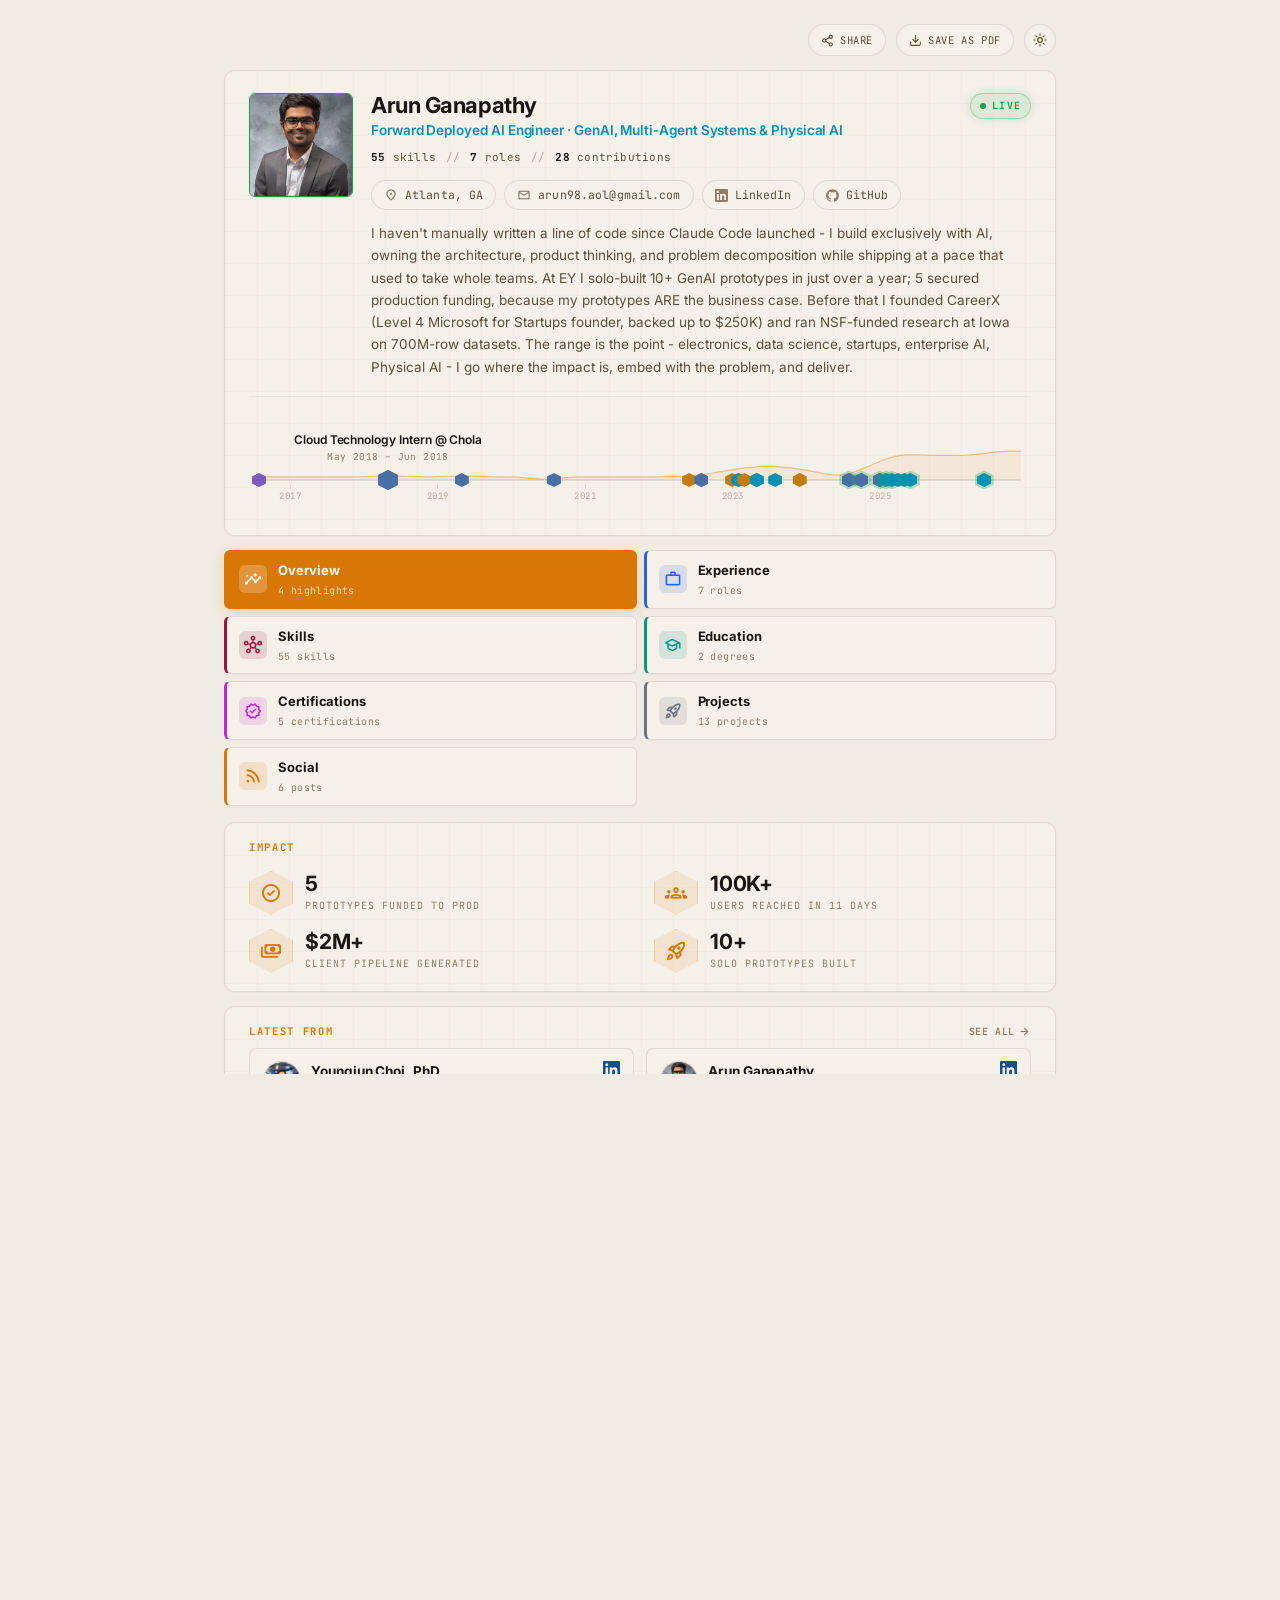
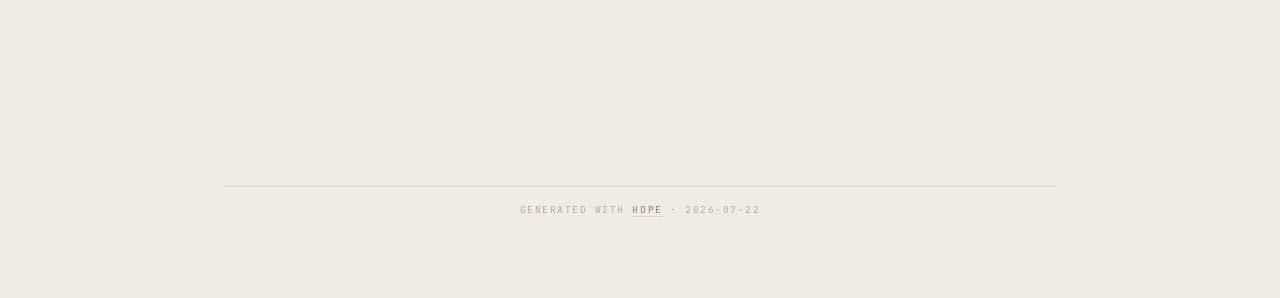
==== commit 2314c6a4: "Remove company targeting from the published portfolio, sync to resume canon The published data.js sh" ====
--- a/index.html
+++ b/index.html
@@ -4,7 +4,7 @@
 <meta charset="utf-8" />
 <meta name="viewport" content="width=device-width, initial-scale=1" />
 <title>Arun Ganapathy — Portfolio</title>
-<meta name="description" content="Lead AI Engineer who ships production GenAI from zero - solo-built 10+ enterprise prototypes at EY (5 funded to production, $2M+ in client pipeline). Forward-deployed by instinct: he embeds with the problem, prototypes, and turns ambiguous client briefs into shipped systems." />
+<meta name="description" content="Forward Deployed AI Engineer who ships production GenAI from zero - solo-built 10+ enterprise prototypes at EY (5 funded to production, $2M+ in client pipeline). Forward-deployed by instinct: he embeds with the problem, prototypes, and turns ambiguous client briefs into shipped systems." />
 <!-- Share target. Empty at generation time; the publish skill rewrites content=""
      to the live GitHub Pages URL (https://<owner>.github.io/<repo>/) before the
      final deploy push, so the Share button copies the canonical published link.
@@ -15,15 +15,15 @@
      ABSOLUTE URLs (SITE_URL and SITE_URL + og-image.png) before the final deploy push.
      The 1200×630 og-image.png is screenshotted from the skill-generated share-card.html. -->
 <meta property="og:type" content="profile" />
-<meta property="og:title" content="Arun Ganapathy — Lead AI Engineer · GenAI, Multi-Agent Systems &amp; Physical AI" />
-<meta property="og:description" content="Lead AI Engineer who ships production GenAI from zero - solo-built 10+ enterprise prototypes at EY (5 funded to production, $2M+ in client pipeline). Forward-deployed by instinct: he embeds with the problem, prototypes, and turns ambiguous client briefs into shipped systems." />
+<meta property="og:title" content="Arun Ganapathy — Forward Deployed AI Engineer · GenAI, Multi-Agent Systems &amp; Physical AI" />
+<meta property="og:description" content="Forward Deployed AI Engineer who ships production GenAI from zero - solo-built 10+ enterprise prototypes at EY (5 funded to production, $2M+ in client pipeline). Forward-deployed by instinct: he embeds with the problem, prototypes, and turns ambiguous client briefs into shipped systems." />
 <meta property="og:url" content="https://oneconsciousness.github.io/" />
 <meta property="og:image" content="https://oneconsciousness.github.io/og-image.png" />
 <meta property="og:image:width" content="1200" />
 <meta property="og:image:height" content="630" />
 <meta name="twitter:card" content="summary_large_image" />
-<meta name="twitter:title" content="Arun Ganapathy — Lead AI Engineer · GenAI, Multi-Agent Systems &amp; Physical AI" />
-<meta name="twitter:description" content="Lead AI Engineer who ships production GenAI from zero - solo-built 10+ enterprise prototypes at EY (5 funded to production, $2M+ in client pipeline). Forward-deployed by instinct: he embeds with the problem, prototypes, and turns ambiguous client briefs into shipped systems." />
+<meta name="twitter:title" content="Arun Ganapathy — Forward Deployed AI Engineer · GenAI, Multi-Agent Systems &amp; Physical AI" />
+<meta name="twitter:description" content="Forward Deployed AI Engineer who ships production GenAI from zero - solo-built 10+ enterprise prototypes at EY (5 funded to production, $2M+ in client pipeline). Forward-deployed by instinct: he embeds with the problem, prototypes, and turns ambiguous client briefs into shipped systems." />
 <meta name="twitter:image" content="https://oneconsciousness.github.io/og-image.png" />
 <link rel="canonical" href="https://oneconsciousness.github.io/" />
 <!-- Provenance (disclosed, not hidden): a standards-based generator tag + a
@@ -38,8 +38,8 @@
   "about": {
     "@type": "Person",
     "name": "Arun Ganapathy",
-    "jobTitle": "Lead AI Engineer · GenAI, Multi-Agent Systems & Physical AI",
-    "description": "Lead AI Engineer who ships production GenAI from zero - solo-built 10+ enterprise prototypes at EY (5 funded to production, $2M+ in client pipeline). Forward-deployed by instinct: he embeds with the problem, prototypes, and turns ambiguous client briefs into shipped systems.",
+    "jobTitle": "Forward Deployed AI Engineer · GenAI, Multi-Agent Systems & Physical AI",
+    "description": "Forward Deployed AI Engineer who ships production GenAI from zero - solo-built 10+ enterprise prototypes at EY (5 funded to production, $2M+ in client pipeline). Forward-deployed by instinct: he embeds with the problem, prototypes, and turns ambiguous client briefs into shipped systems.",
     "url": "",
     "image": "",
     "sameAs": [
@@ -121,7 +121,7 @@
   <!-- SEO FALLBACK: static, stamped, indexable. renderIdentity REMOVES this node. -->
   <div class="seo-fallback">
     <h1>Arun Ganapathy</h1>
-    <p>Lead AI Engineer · GenAI, Multi-Agent Systems &amp; Physical AI</p>
+    <p>Forward Deployed AI Engineer · GenAI, Multi-Agent Systems &amp; Physical AI</p>
     <p>I build production GenAI systems from zero and ship them fast - 10+ enterprise prototypes at EY, 5 funded to production. I go where the impact is and deliver.</p>
   </div>
 
@@ -233,49 +233,19 @@
           <span class="opt-desc">The curated short list - top moments only.</span>
         </label>
         <label class="export-opt">
-          <input type="radio" name="export-content-resume" value="mercury" />
-          <span class="opt-name">Mercury</span>
-          <span class="opt-desc">Curated for the Mercury AI Engineering role - tighter, smaller type.</span>
-        </label>
-        <label class="export-opt">
-          <input type="radio" name="export-content-resume" value="simplifiedq" />
-          <span class="opt-name">simplifiedQ</span>
-          <span class="opt-desc">Curated for the simplifiedQ Founding Engineer role.</span>
-        </label>
-        <label class="export-opt">
-          <input type="radio" name="export-content-resume" value="amex" />
-          <span class="opt-name">Amex</span>
-          <span class="opt-desc">Curated for the Amex AI Engineer III - Agentic AI role.</span>
-        </label>
-        <label class="export-opt">
-          <input type="radio" name="export-content-resume" value="bcg" />
-          <span class="opt-name">BCG</span>
-          <span class="opt-desc">Curated for BCG Platinion AI Tech Architect - AI Platforms.</span>
-        </label>
-        <label class="export-opt">
-          <input type="radio" name="export-content-resume" value="nvidia" />
-          <span class="opt-name">NVIDIA</span>
-          <span class="opt-desc">Curated for the NVIDIA Applied AI Engineer role (JR2018178).</span>
-        </label>
-        <label class="export-opt">
-          <input type="radio" name="export-content-resume" value="google" />
-          <span class="opt-name">Google</span>
-          <span class="opt-desc">Curated for a new Google AI engineering team (referral).</span>
-        </label>
-        <label class="export-opt">
-          <input type="radio" name="export-content-resume" value="bain" />
-          <span class="opt-name">Bain</span>
-          <span class="opt-desc">Curated for Bain AIS - Lead, AI Engineering.</span>
-        </label>
-        <label class="export-opt">
-          <input type="radio" name="export-content-resume" value="tmobile" />
-          <span class="opt-name">T-Mobile</span>
-          <span class="opt-desc">Curated for the T-Mobile AI Engineer roles.</span>
-        </label>
-        <label class="export-opt">
-          <input type="radio" name="export-content-resume" value="amexclassic" />
-          <span class="opt-name">Amex - metric at end</span>
-          <span class="opt-desc">Same content, old referral format: metric as a bold chip closing each line.</span>
+          <input type="radio" name="export-content-resume" value="aiengineer" />
+          <span class="opt-name">AI Engineer</span>
+          <span class="opt-desc">Agentic systems, retrieval and data platforms - the full picture.</span>
+        </label>
+        <label class="export-opt">
+          <input type="radio" name="export-content-resume" value="forwarddeployed" />
+          <span class="opt-name">Forward Deployed Engineer</span>
+          <span class="opt-desc">Customer-facing delivery: discovery, prototyping and production.</span>
+        </label>
+        <label class="export-opt">
+          <input type="radio" name="export-content-resume" value="dataai" />
+          <span class="opt-name">Data + AI Engineer</span>
+          <span class="opt-desc">Pipelines, retrieval systems and multi-agent platforms.</span>
         </label>
         <label class="export-opt">
           <input type="radio" name="export-content-resume" value="onepage" />
--- a/portfolio.css
+++ b/portfolio.css
@@ -27,6 +27,18 @@
   /* App colour code (founder-set) — per-section accent on the nav tiles; an app
      with no code falls back to --app-default (dark gray). overview + social = brand orange. */
   --app-overview: var(--accent-orange); --app-social: var(--accent-orange); --app-experience: #2563EB; --app-skills: #9F1239; --app-education: #0D9488; --app-certifications: #C026D3; --app-projects: #6B7280; --app-default: #6B7280;
+  /* Platform brand marks — the ONE place platform hex is allowed to live.
+     portfolio.js's social brand registry reads these as var(--brand-<key>), so
+     the renderer and data.js stay hex-free (design-tokens.md §3b). Brand hues
+     are identity, not theme: they are deliberately NOT re-mapped in dark. */
+  --brand-youtube: #FF0000; --brand-vimeo: #1AB7EA; --brand-spotify: #1DB954;
+  --brand-soundcloud: #FF5500; --brand-applemusic: #FA243C; --brand-figma: #F24E1E;
+  --brand-codepen: #0EA5E9; --brand-loom: #625DF5; --brand-bluesky: #0085FF;
+  --brand-linkedin: #0A66C2; --brand-substack: #FF6719; --brand-flickr: #0063DC;
+  --brand-tiktok: #EE1D52; --brand-instagram: #E1306C; --brand-x: #0F1419;
+  --brand-threads: #000000; --brand-pinterest: #BD081C; --brand-dribbble: #EA4C89;
+  --brand-behance: #1769FF; --brand-medium: #12100E; --brand-gist: #181717;
+  --brand-link: #D97706;
   --border-default: rgba(31,22,14,0.10); --border-subtle: rgba(31,22,14,0.05); --border-hover: rgba(31,22,14,0.20);
   --radius-card: 8px; --radius-panel: 10px; --radius-button: 6px; --radius-pill: 9999px; --radius-tight: 3px;
   --shadow-sm: 0 1px 2px rgba(31,22,14,0.04); --shadow-md: 0 2px 8px rgba(31,22,14,0.06);
@@ -701,6 +713,51 @@
 .social-profile:hover .social-go { color: var(--brand); transform: translate(2px, -2px); }
 .social-profile:hover .social-cap { color: var(--brand); }
 
+/* ── POST card (.social-cls-post) ── the self-rendered rich preview we use in
+   place of a platform iframe. LinkedIn only serves /embed/ for posts the author
+   opted in, and even those paint an unclamped text wall with the image below
+   the fold — so when a social entry carries its own payload (text/image/counts)
+   portfolio.js builds this instead. Same shell as every other .social-card
+   (card-bg + border + radius); everything inside is tokens only.
+   Order: head (avatar · name · headline · age · brand mark) → clamped text →
+   image → footer (counts · outbound link). */
+.social-cls-post { display: flex; flex-direction: column; }
+.post-head { display: flex; align-items: flex-start; gap: 10px; padding: 12px 13px 9px; }
+.post-avatar { width: 38px; height: 38px; border-radius: var(--radius-pill); object-fit: cover; flex-shrink: 0; border: 1px solid var(--border-default); background: var(--surface-2); }
+.post-avatar-fallback { display: inline-flex; align-items: center; justify-content: center; font-family: var(--font-sans); font-weight: 800; font-size: 16px; color: var(--text-secondary); }
+.post-ident { display: flex; flex-direction: column; gap: 1px; min-width: 0; flex: 1; }
+.post-author { font-size: 13.5px; font-weight: 700; color: var(--text-primary); letter-spacing: -0.005em; overflow: hidden; text-overflow: ellipsis; white-space: nowrap; }
+.post-headline { font-size: 11.5px; color: var(--text-muted); line-height: 1.35; overflow: hidden; text-overflow: ellipsis; white-space: nowrap; }
+.post-age { font-family: var(--font-mono); font-size: 10px; font-weight: 600; letter-spacing: 0.08em; text-transform: uppercase; color: var(--text-dim); margin-top: 1px; }
+/* Brand mark: currentColor so it inherits this one rule. color-mix pulls the
+   platform hue toward the current text color, which keeps it legible in BOTH
+   themes without a second brand token. */
+.post-mark { flex-shrink: 0; display: inline-flex; line-height: 0; color: var(--text-dim); }
+.post-mark svg { width: 17px; height: 17px; }
+.social-linkedin .post-mark { color: color-mix(in srgb, var(--brand-linkedin) 72%, var(--text-primary)); }
+/* Clamp is CSS, never a JS substring — the preview can't cut mid-word.
+   --post-lines is the single knob (the narrow + print overrides below turn it
+   down). max-height is belt-and-braces: -webkit-line-clamp alone leaks a sliver
+   of the next line when the text carries hard breaks (white-space: pre-line),
+   and vertical padding is kept off this box so the calc stays honest. */
+.post-text {
+  --post-lines: 4;
+  margin: 0 0 11px; padding: 0 13px; font-size: 12.5px; line-height: 1.55;
+  max-height: calc(var(--post-lines) * 1.55em);
+  color: var(--text-secondary); white-space: pre-line; overflow-wrap: anywhere;
+  display: -webkit-box; -webkit-box-orient: vertical;
+  -webkit-line-clamp: var(--post-lines); line-clamp: var(--post-lines); overflow: hidden;
+}
+.post-media { display: block; flex: 1 1 auto; min-height: 0; padding: 0 13px; text-decoration: none; }
+.post-media img { display: block; width: 100%; height: 100%; min-height: 128px; aspect-ratio: 16 / 10; object-fit: cover; border-radius: var(--radius-card); background: var(--surface-2); border: 1px solid var(--border-subtle); }
+.post-foot { display: flex; align-items: center; justify-content: space-between; gap: 10px; padding: 10px 13px 11px; margin-top: auto; }
+.post-counts { font-family: var(--font-mono); font-size: 10.5px; letter-spacing: 0.02em; color: var(--text-muted); min-width: 0; overflow: hidden; text-overflow: ellipsis; white-space: nowrap; }
+.post-cta { display: inline-flex; align-items: center; gap: 4px; flex-shrink: 0; font-family: var(--font-mono); font-size: 10.5px; font-weight: 600; letter-spacing: 0.04em; color: var(--accent-cyan); text-decoration: none; transition: color 0.15s; }
+.post-cta .ext { font-size: 14px; transition: transform 0.15s; }
+.post-cta:hover { color: var(--accent-orange); }
+.post-cta:hover .ext { transform: translate(2px, -2px); }
+.social-cls-post:hover .post-media img { border-color: var(--border-hover); }
+
 /* ── Overview "Featured" board ─── "Latest from" (pinned socials, 2-up) +
    "Highlights" (featured work items that jump to their full entry). Both
    strips JS-rendered + hidden until filled, so the board leaves no residue. */
@@ -729,8 +786,14 @@
 .feature-go { color: var(--text-dim); font-size: 18px; flex-shrink: 0; transition: color 0.15s, transform 0.15s; }
 .feature-card:hover .feature-go { color: var(--accent); transform: translateX(2px); }
 
-/* Embeds can't print / don't exist offline; profile cards always work. Print: links only. */
-@media print { .social-embed { display: none !important; } .social-link, .social-handle { color: #111 !important; } }
+/* Embeds can't print / don't exist offline; profile cards always work. Print: links only.
+   Post cards keep the same contract — the media is a raster the PDF budget
+   doesn't want, so it drops out and the card prints as author + text + link. */
+@media print {
+  .social-embed, .post-media, .post-mark { display: none !important; }
+  .social-link, .social-handle, .post-cta, .post-counts { color: #111 !important; }
+  .post-text { --post-lines: 3; }
+}
 .skill-cell { display: flex; align-items: center; gap: 10px; background: var(--card-bg); border: 1px solid var(--border-default); border-radius: var(--radius-card); padding: 8px 12px; transition: all 0.2s; box-shadow: var(--shadow-sm); }
 .skill-cell:hover { background: var(--card-bg-hover); border-color: var(--accent-orange); }
 .level-bar { display: flex; align-items: flex-end; gap: 2px; flex-shrink: 0; }
@@ -841,6 +904,11 @@
   .summary-stats { gap: 12px 20px; }
   .section-grid { grid-template-columns: 1fr; }
   .overview-latest { grid-template-columns: 1fr; } /* one column on a phone — 2-up embeds would be too narrow */
+  /* Post cards go full-bleed-width on a phone: the headline is the only piece
+     that can't wrap, so it ellipsises; the media keeps a wider crop so a
+     full-width card doesn't turn into a billboard. */
+  .post-media img { aspect-ratio: 16 / 9; }
+  .post-text { --post-lines: 3; }
   /* Collapsed/expanded tiles on a phone: give the role its own full-width row,
      then drop the summary cluster (contributions count + breakdown hexes +
      chevron) onto a clean right-aligned second row — so the contributions tag
@@ -1195,3 +1263,11 @@
   /* Apps grid below the bio — single-column tiles, same anatomy and behavior. */
   body:not(.print-continuous):not(.print-doc-resume):not(.print-doc-portfolio) .about-rail > .section-grid { grid-template-columns: 1fr; margin-bottom: 0; }
 }
+
+.post-deep { display: flex; align-items: center; gap: 5px; margin-top: 7px; padding-top: 7px;
+  border-top: 1px solid var(--border-subtle, rgba(0,0,0,.07));
+  font-family: var(--font-mono); font-size: 11.5px; font-weight: 600; letter-spacing: .02em;
+  color: var(--accent-orange); text-decoration: none; }
+.post-deep:hover { text-decoration: underline; }
+.post-deep .ext { font-size: 14px; }
+@media print { .post-deep { display: none !important; } }
